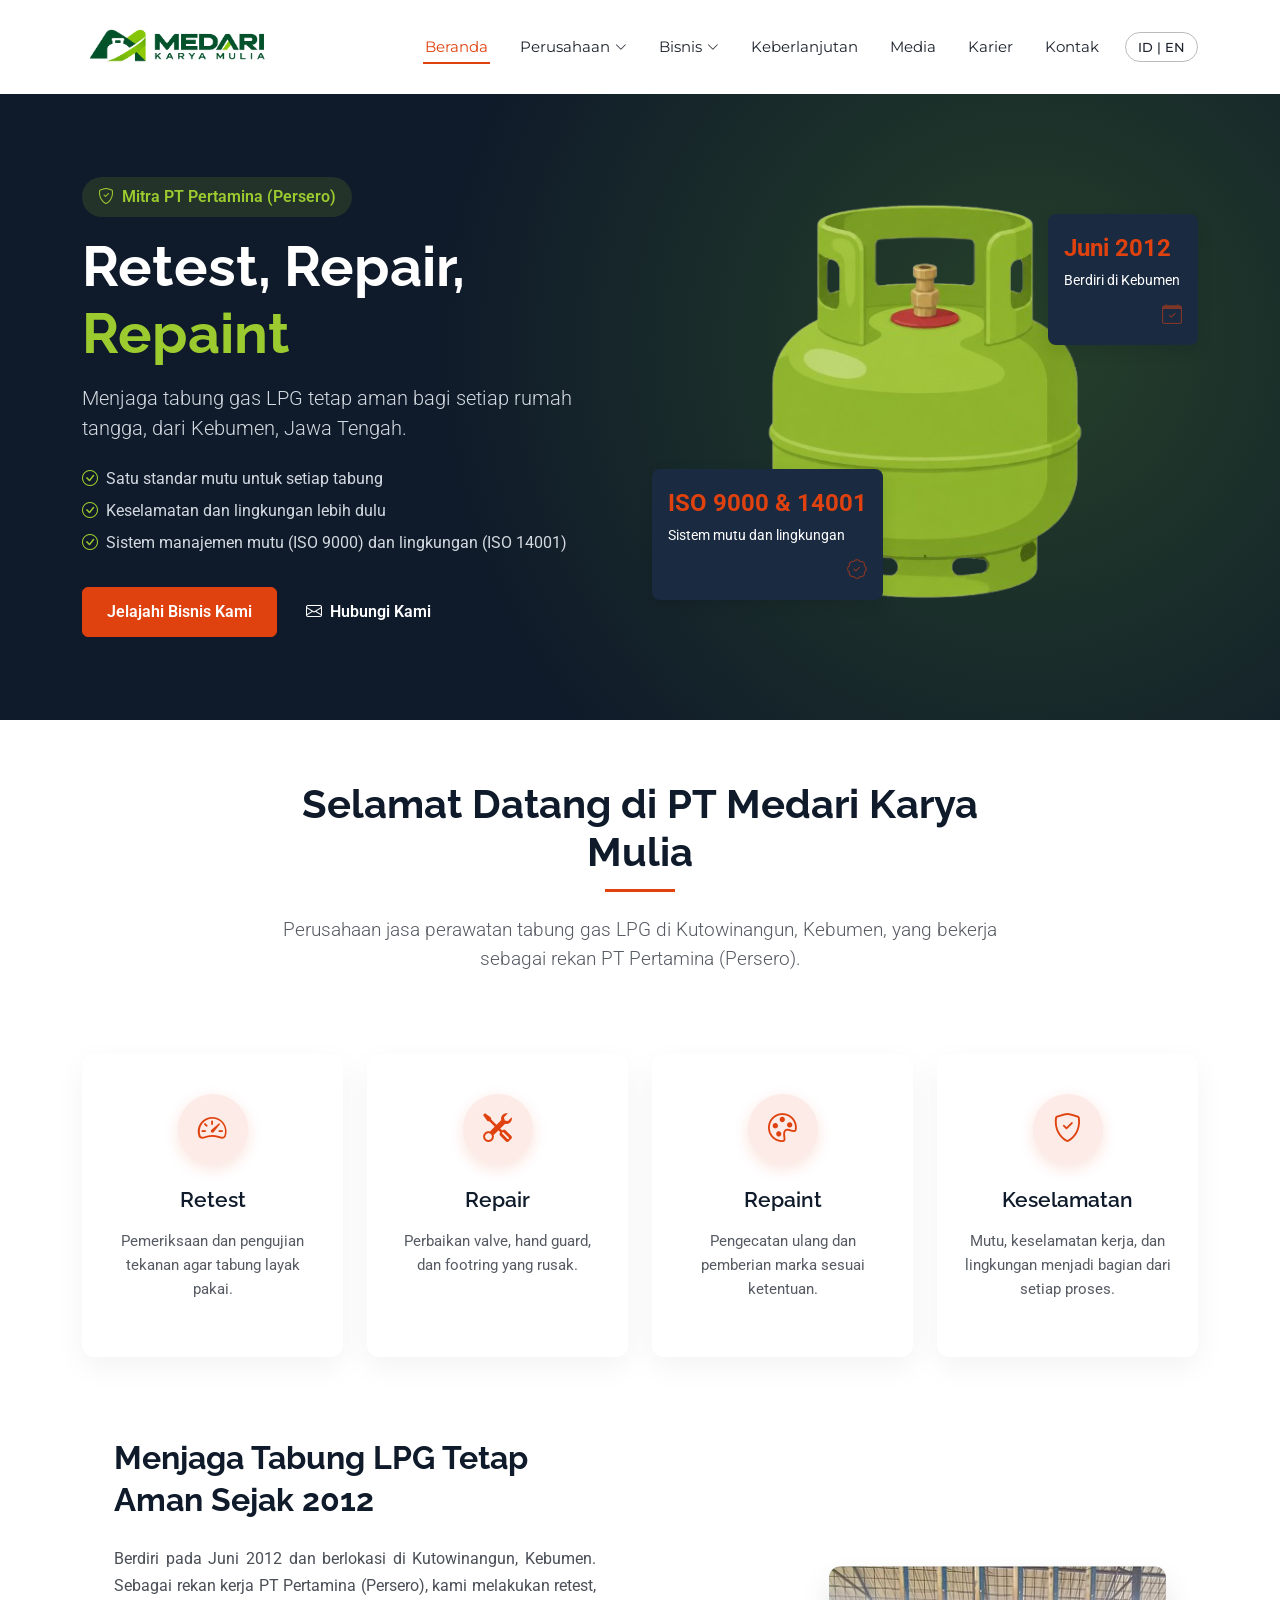
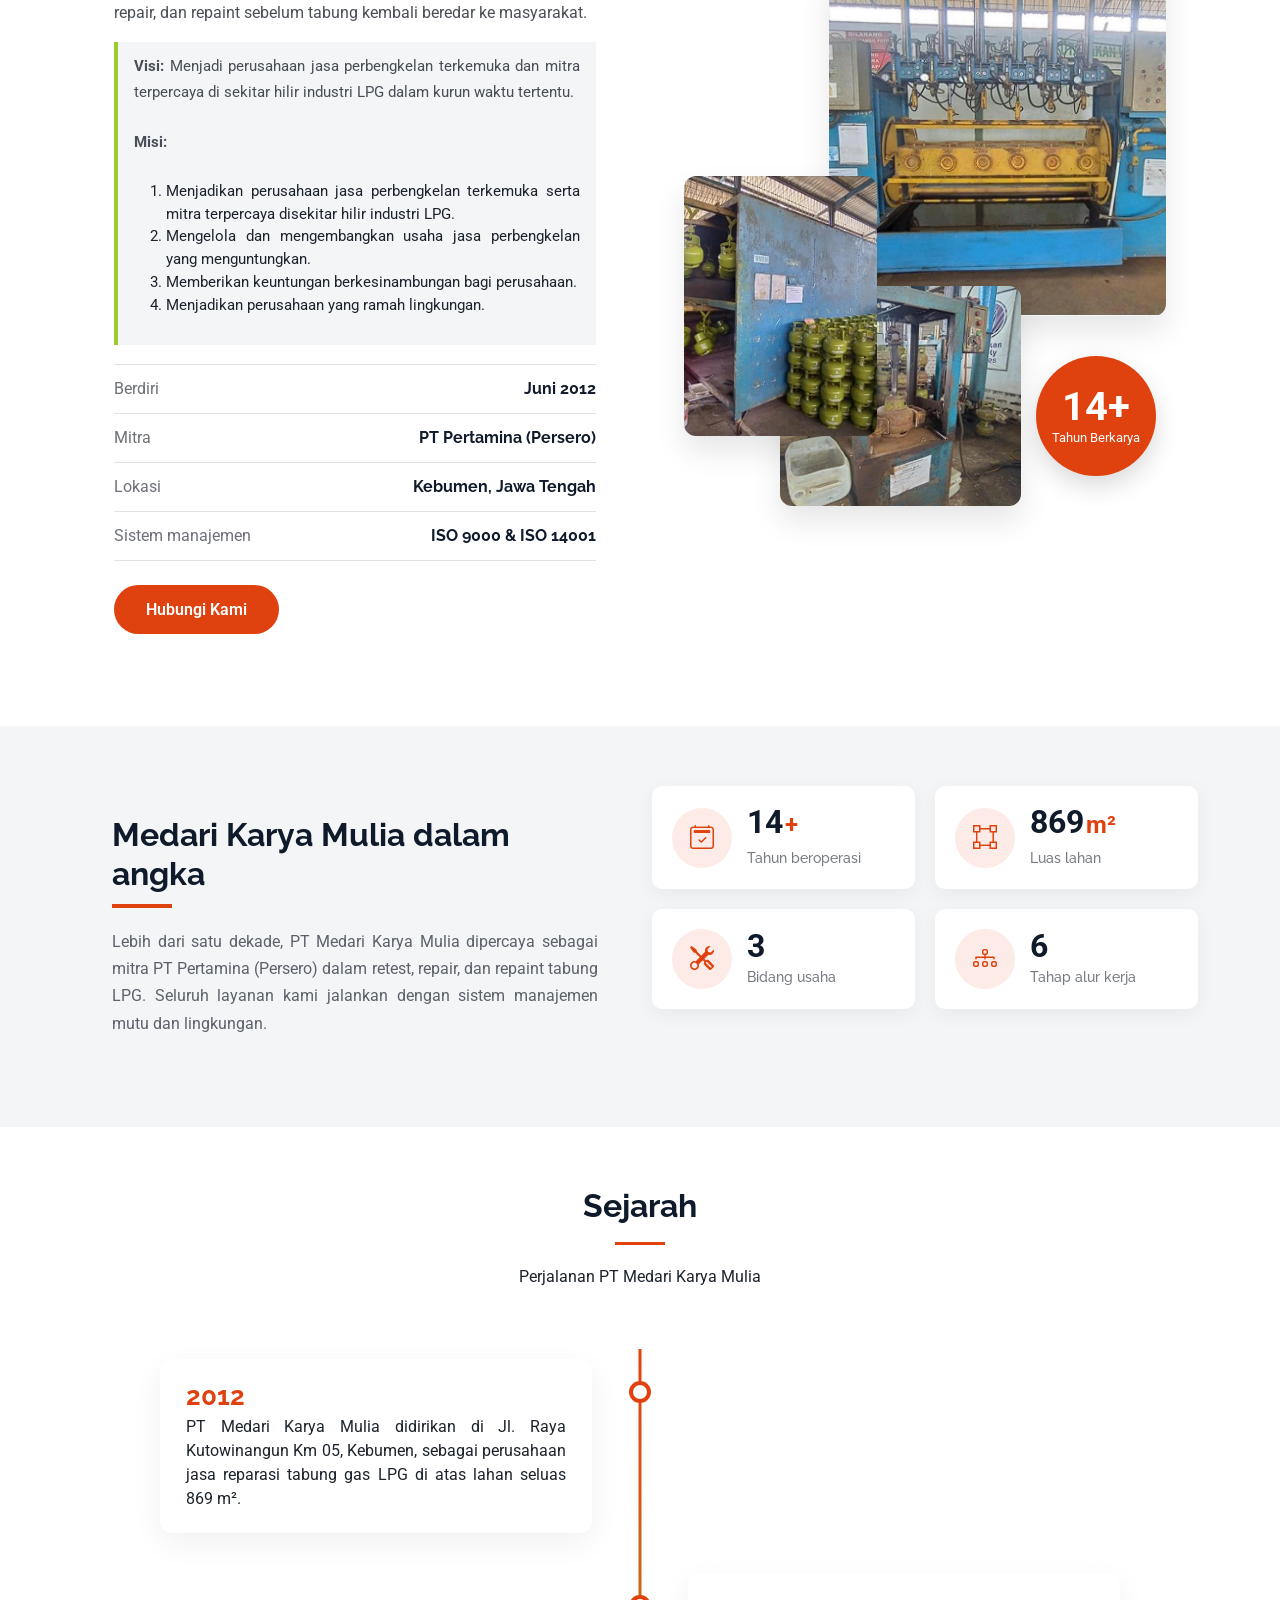
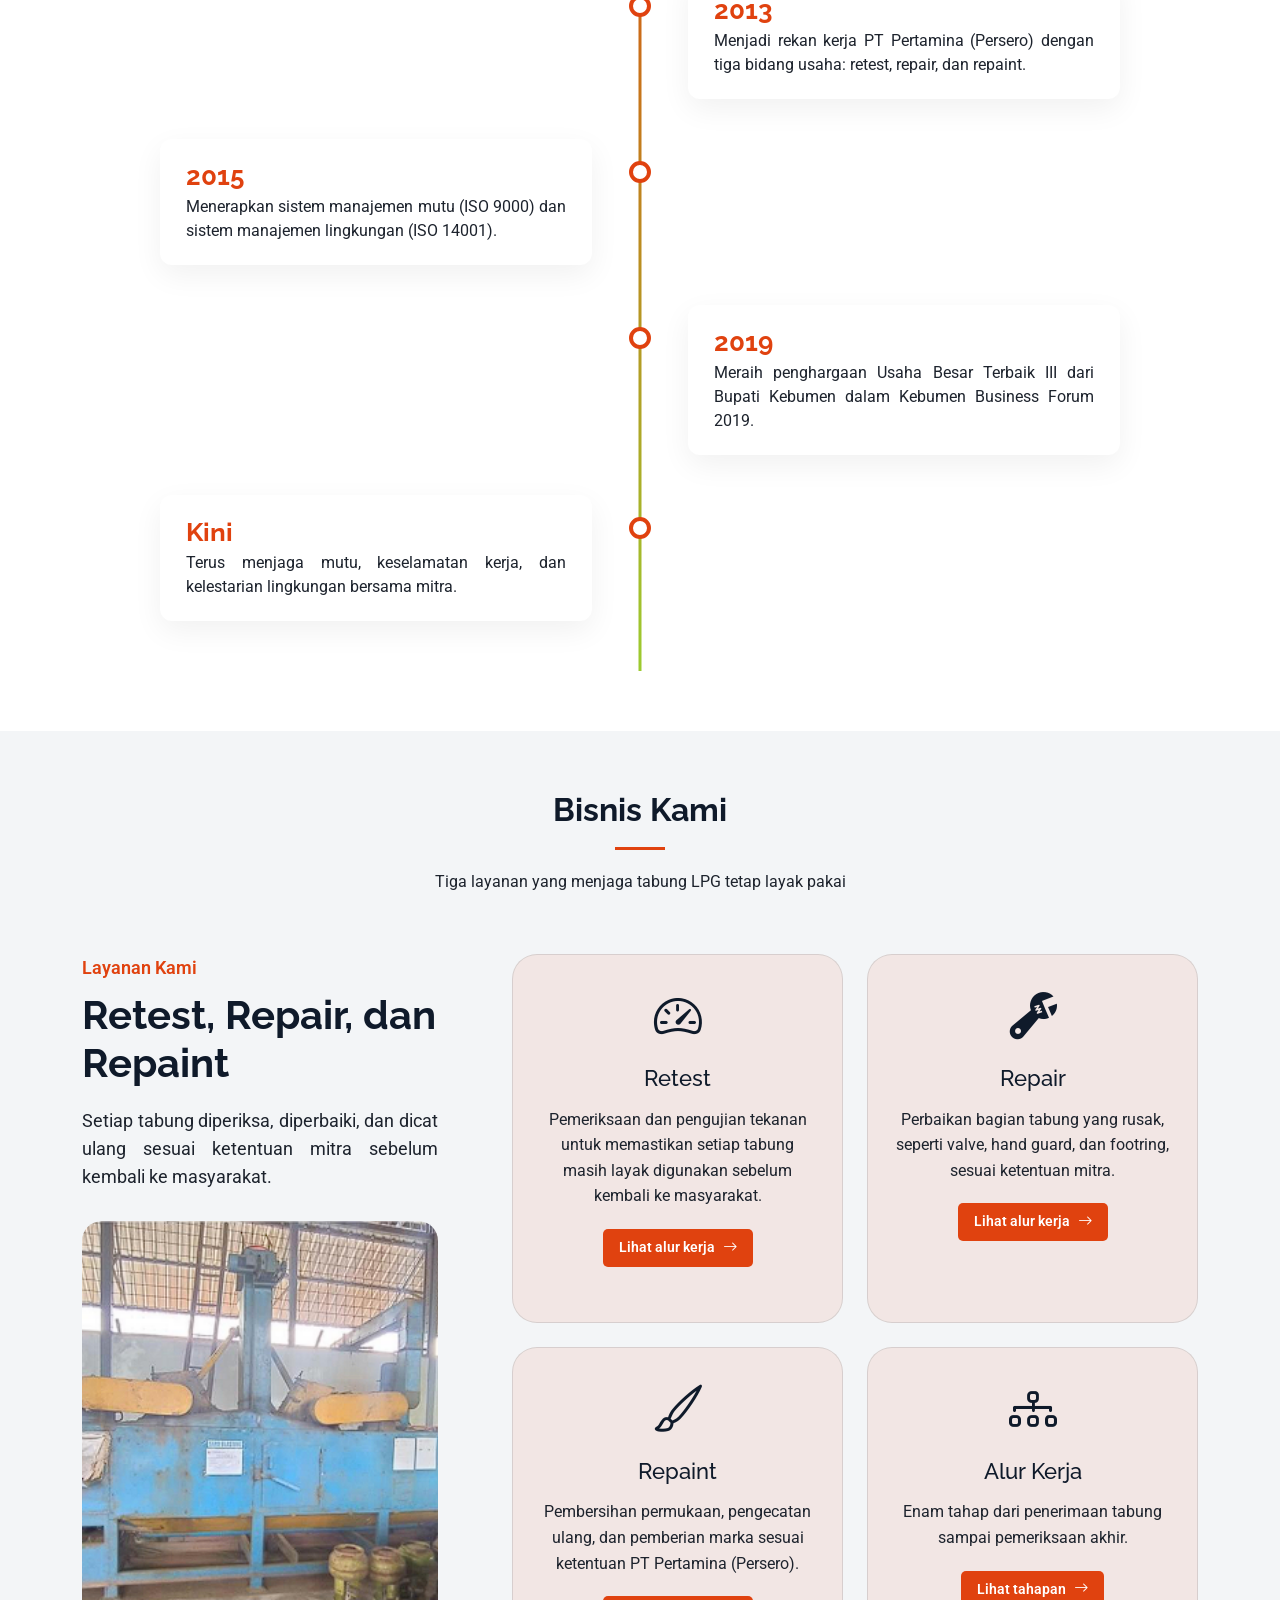
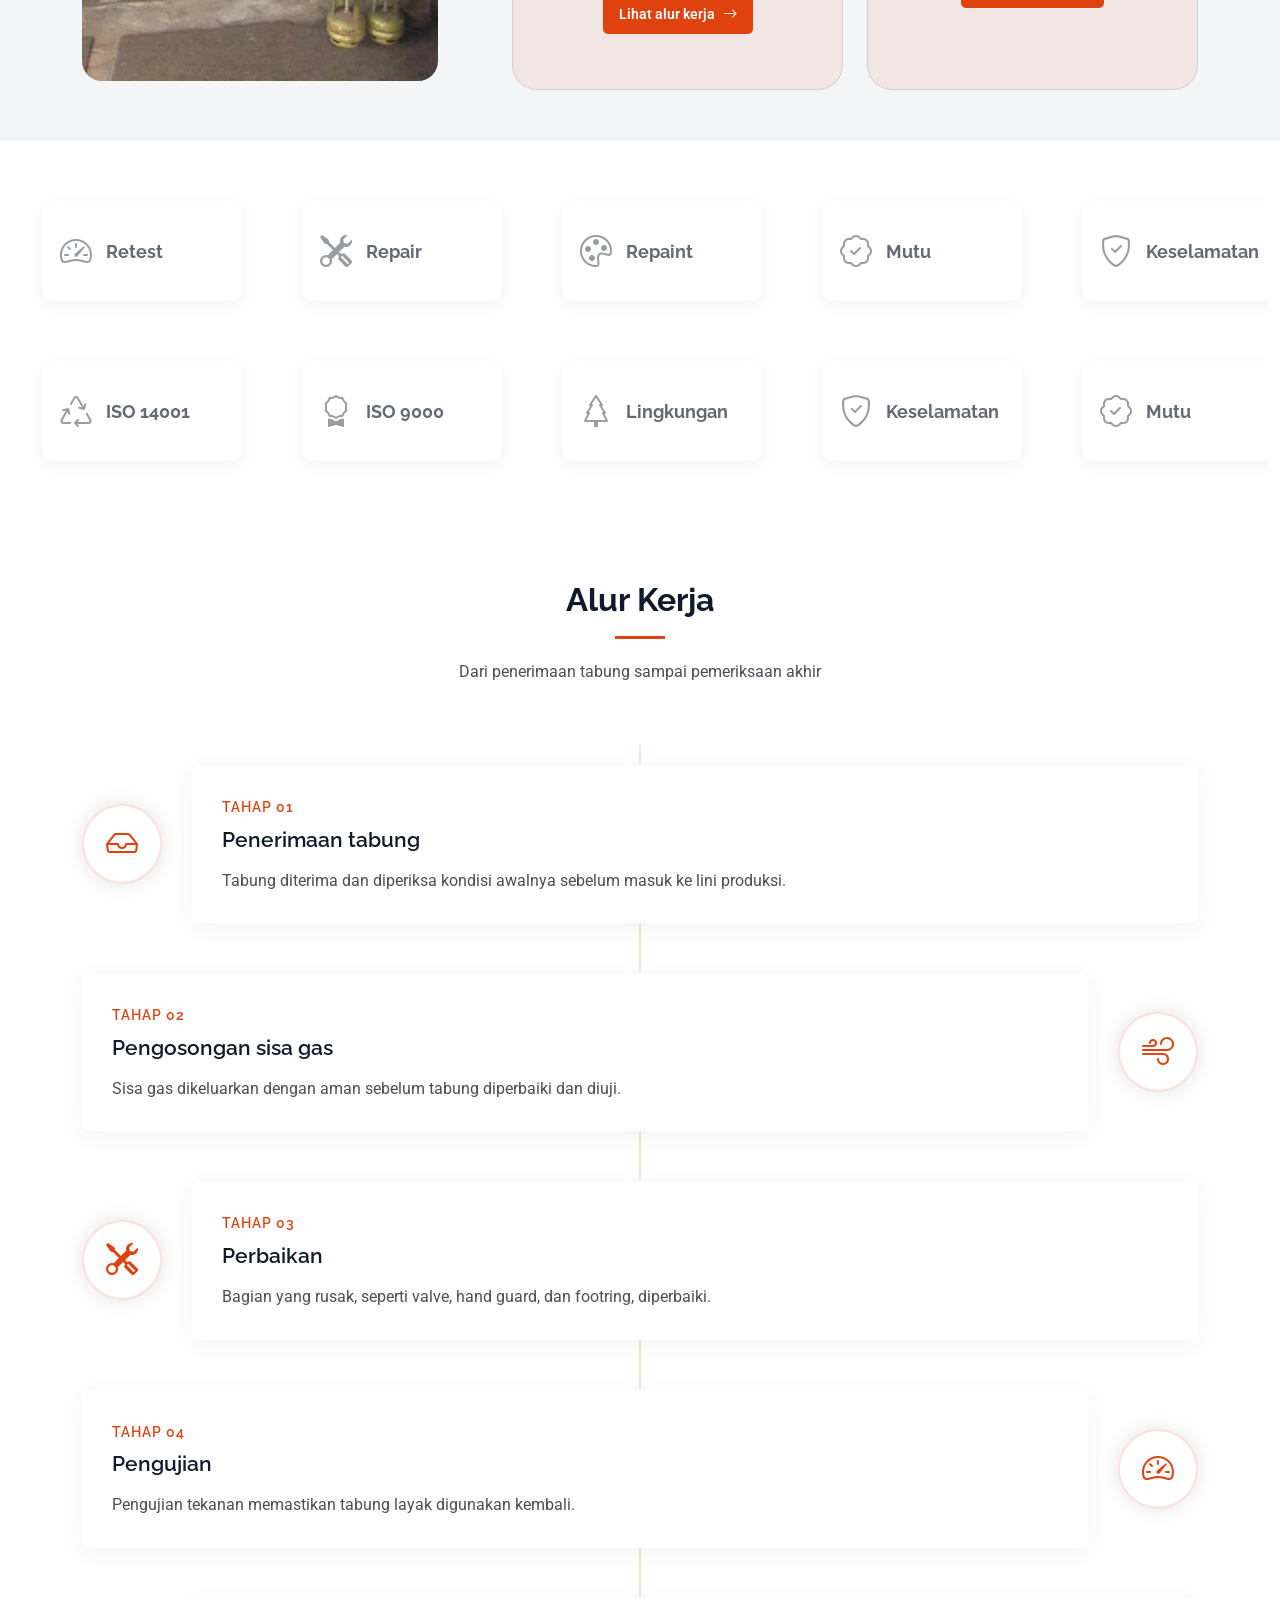
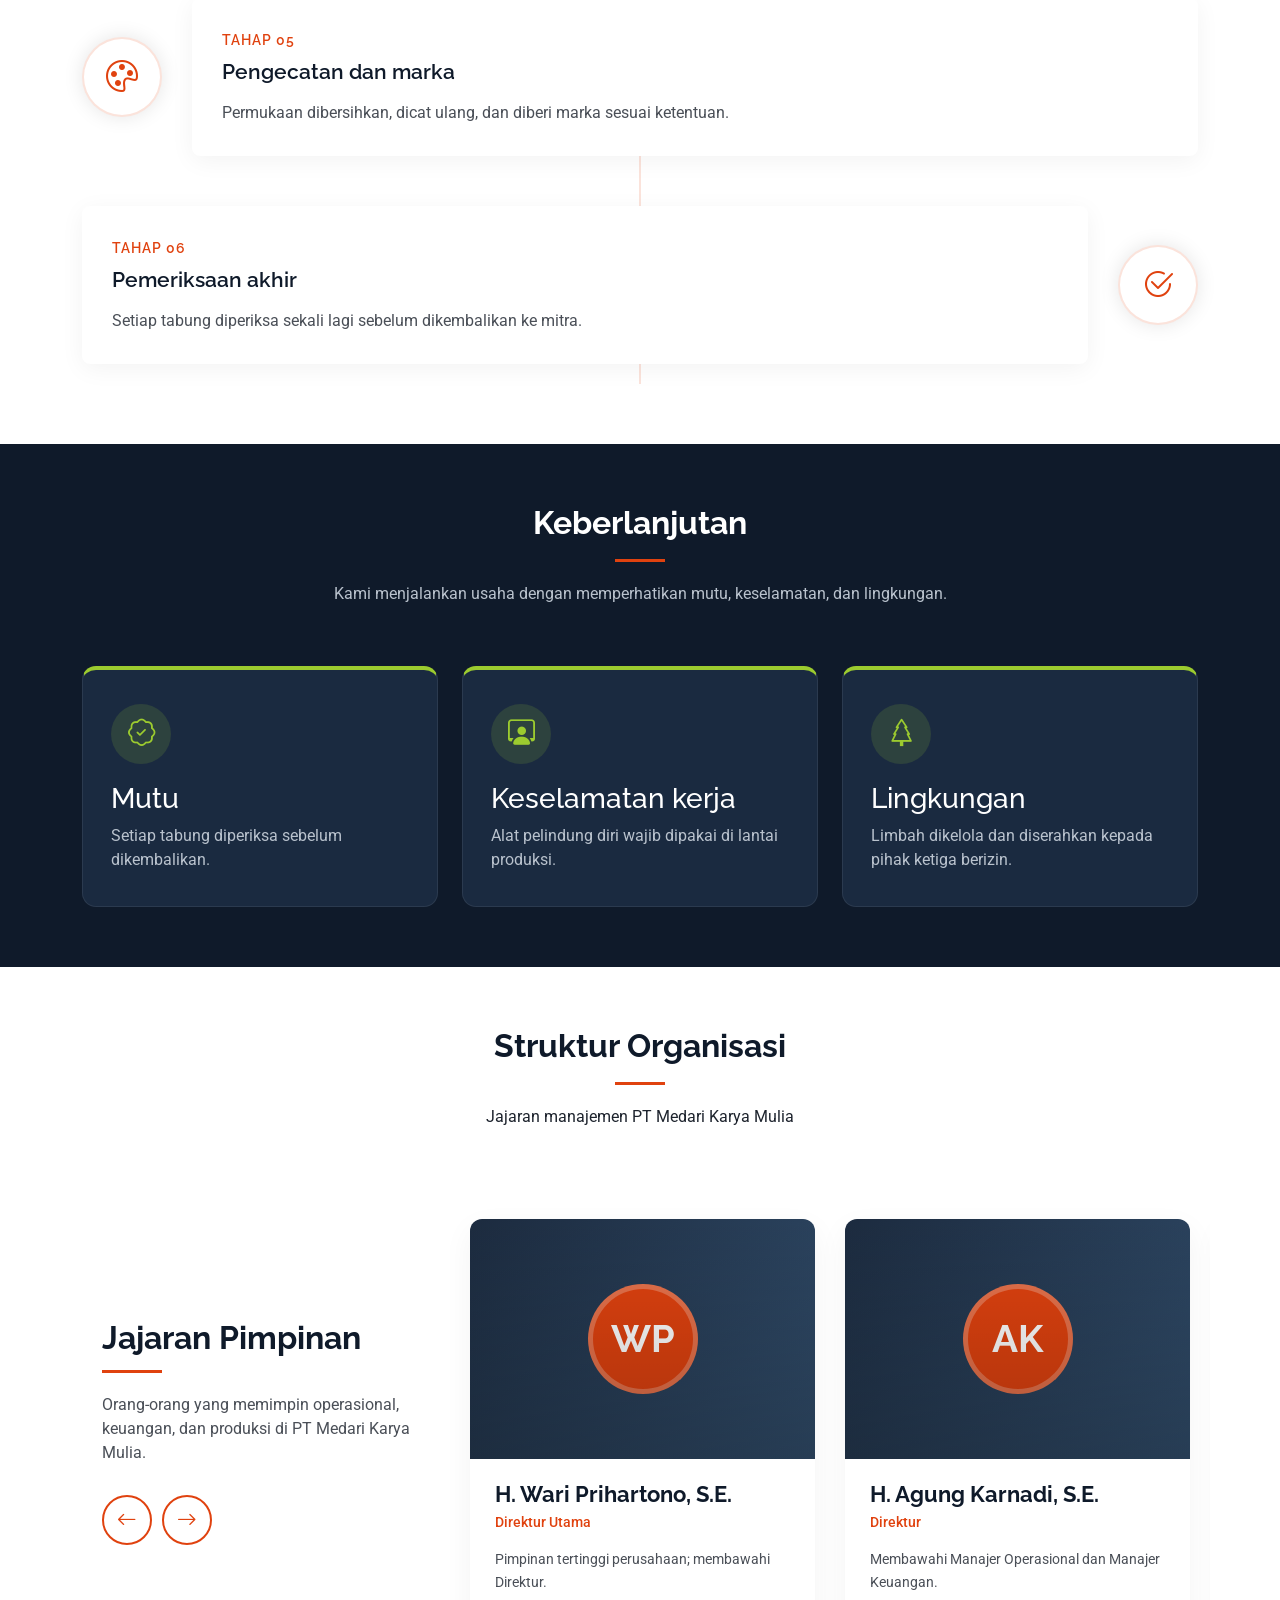
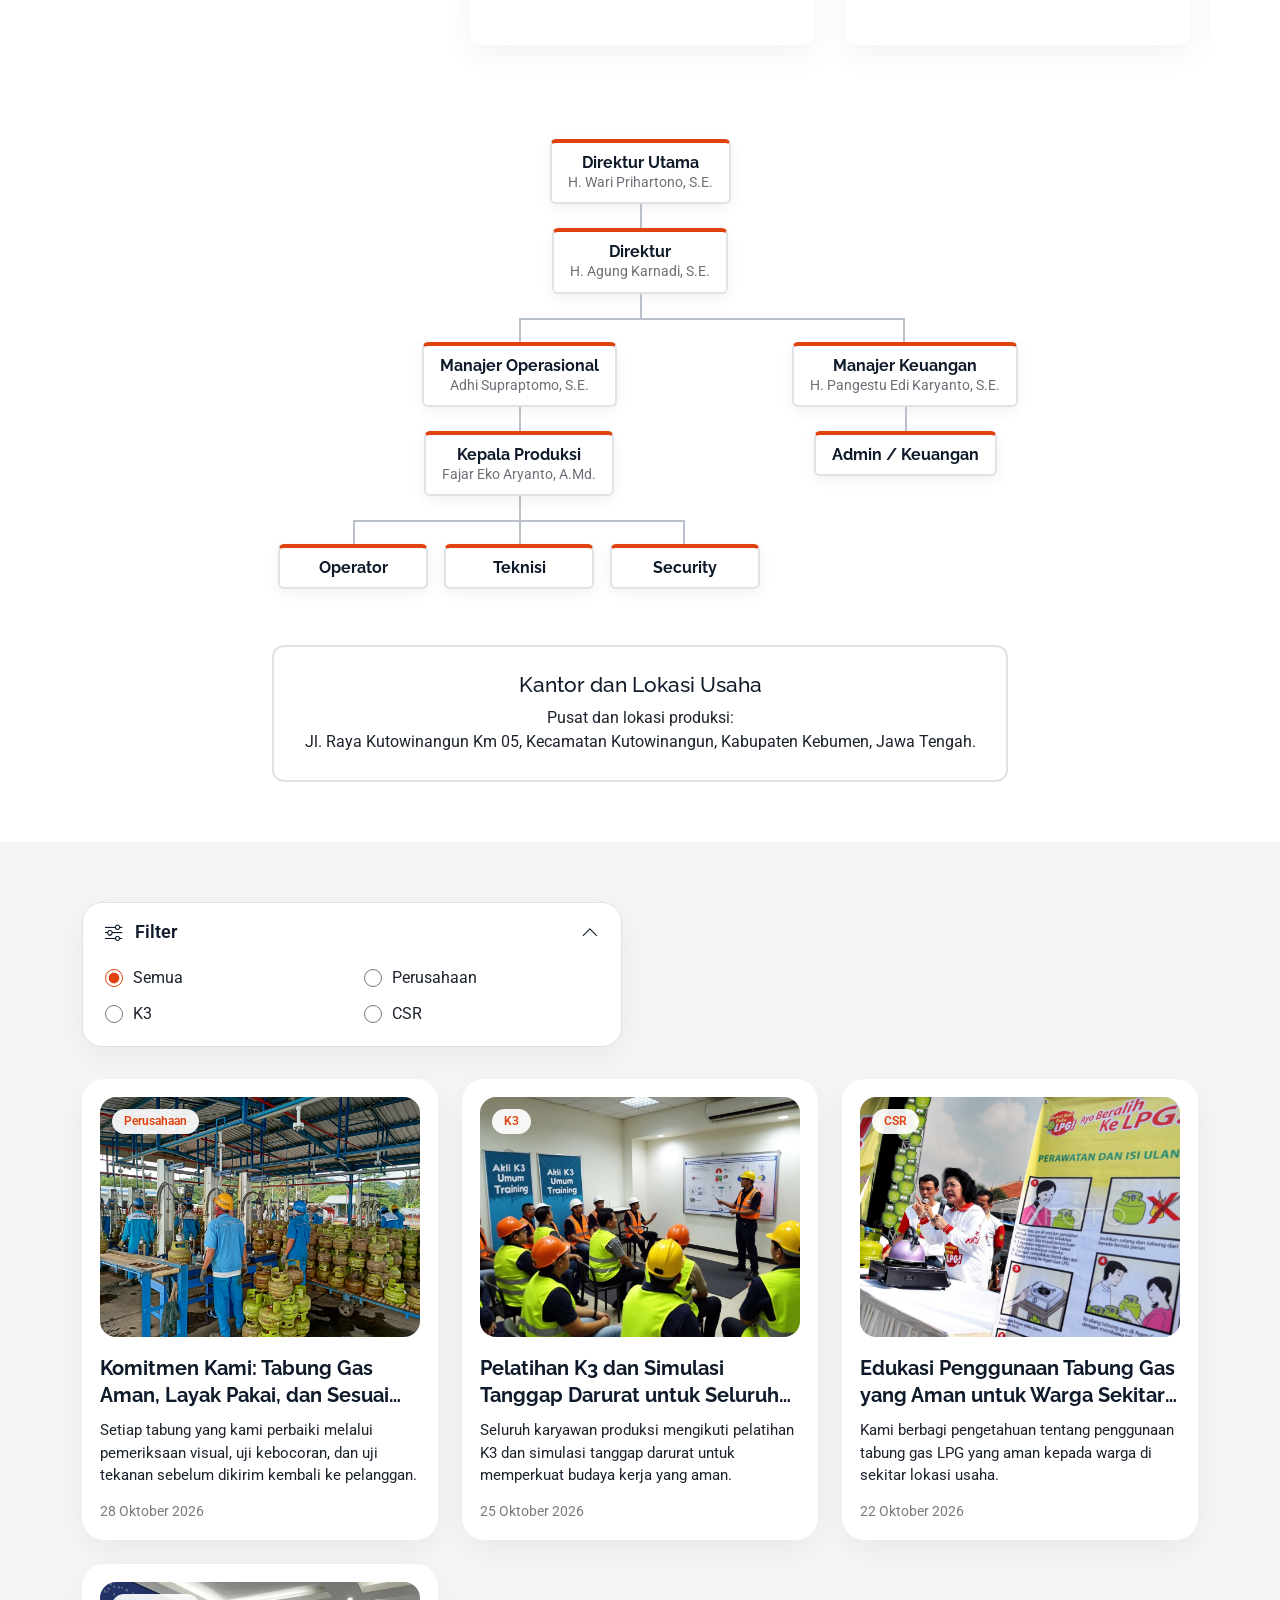
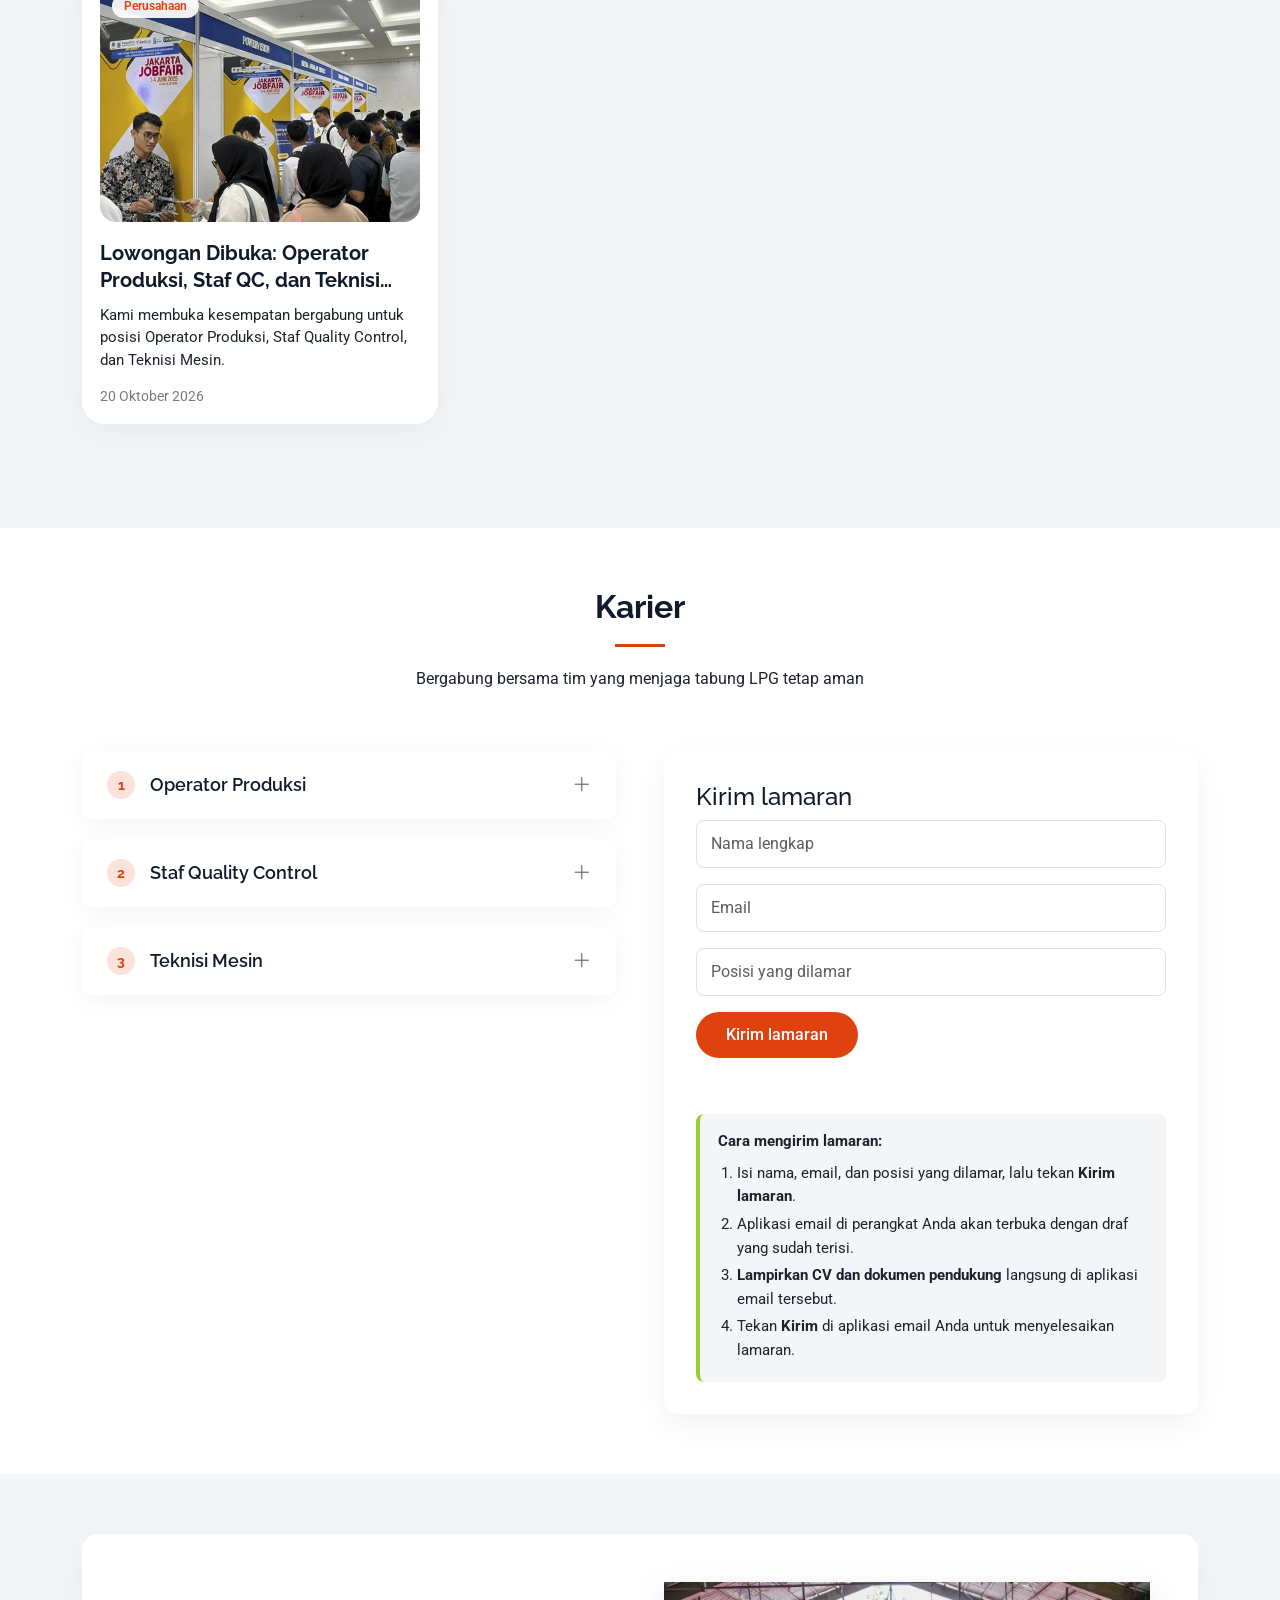
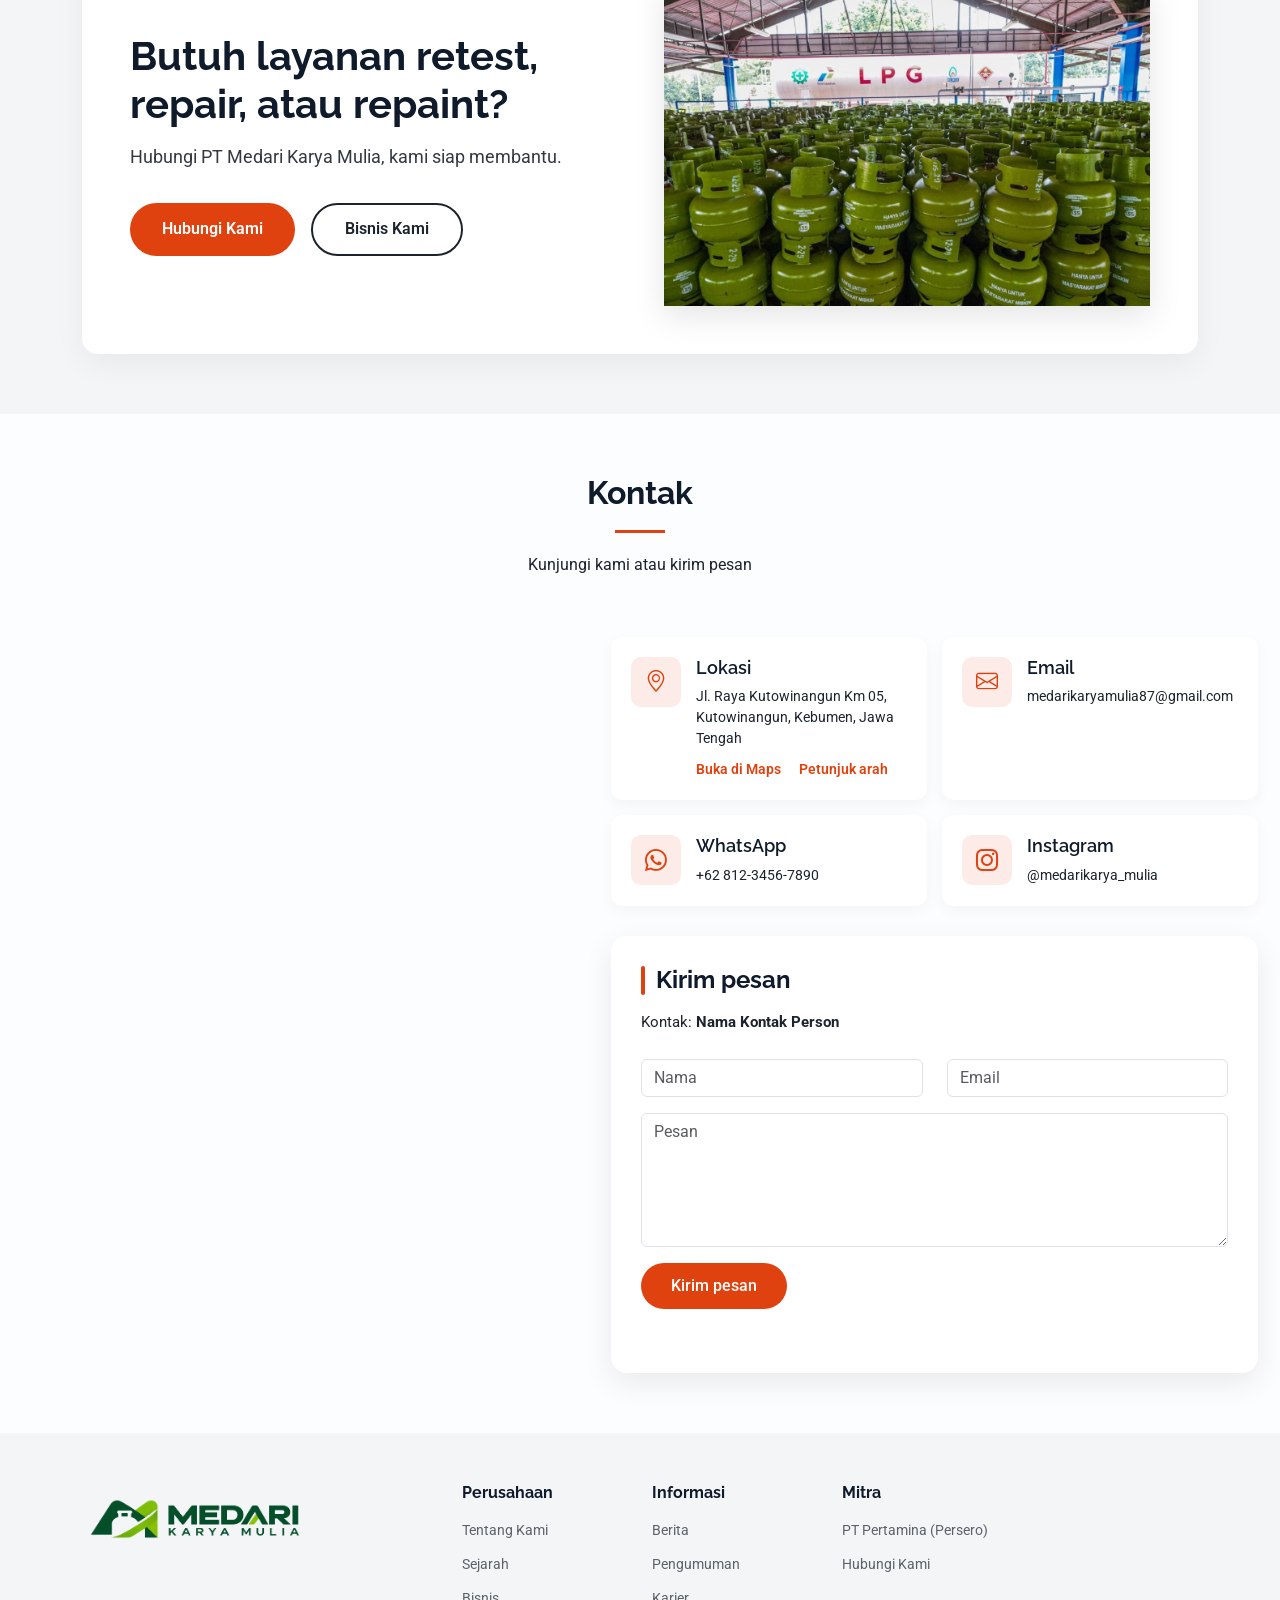
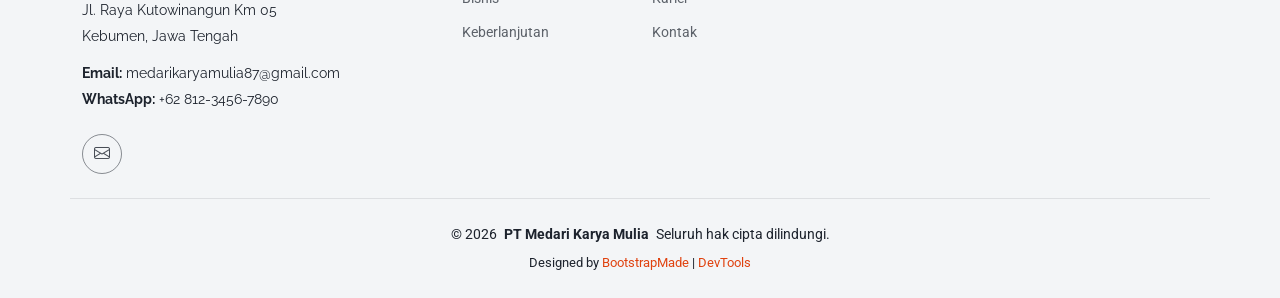
==== index.html @ b1494ba6 "first commit" ====
<!DOCTYPE html>
<html lang="id">

<head>
  <meta charset="utf-8">
  <meta content="width=device-width, initial-scale=1.0" name="viewport">
  <title>PT Medari Karya Mulia | Retest, Repair, Repaint</title>
  <meta name="description" content="PT Medari Karya Mulia, mitra PT Pertamina (Persero) dalam jasa retest, repair, dan repaint tabung gas LPG di Kebumen, Jawa Tengah.">
  <meta name="keywords" content="retest tabung LPG, repair tabung gas, repaint tabung, Kebumen, Pertamina">

  <!-- Favicons -->
  <link href="assets/img/logo.png?v=2" rel="icon" type="image/png">
  <link href="assets/img/logo.png?v=2" rel="apple-touch-icon">

  <!-- Fonts -->
  <link href="https://fonts.googleapis.com" rel="preconnect">
  <link href="https://fonts.gstatic.com" rel="preconnect" crossorigin>
  <link href="https://fonts.googleapis.com/css2?family=Roboto:ital,wght@0,100;0,300;0,400;0,500;0,700;0,900;1,100;1,300;1,400;1,500;1,700;1,900&family=Montserrat:ital,wght@0,100;0,200;0,300;0,400;0,500;0,600;0,700;0,800;0,900;1,100;1,200;1,300;1,400;1,500;1,600;1,700;1,800;1,900&family=Raleway:ital,wght@0,100;0,200;0,300;0,400;0,500;0,600;0,700;0,800;0,900;1,100;1,200;1,300;1,400;1,500;1,600;1,700;1,800;1,900&display=swap" rel="stylesheet">

  <!-- Vendor CSS Files -->
  <link href="assets/vendor/bootstrap/css/bootstrap.min.css" rel="stylesheet">
  <link href="assets/vendor/bootstrap-icons/bootstrap-icons.css" rel="stylesheet">
  <link href="assets/vendor/aos/aos.css" rel="stylesheet">
  <link href="assets/vendor/swiper/swiper-bundle.min.css" rel="stylesheet">

  <!-- Main CSS File -->
  <link href="assets/css/main.css" rel="stylesheet">

  <!-- =======================================================
  * Template Name: Scout
  * Template URL: https://bootstrapmade.com/scout-bootstrap-multipurpose-template/
  * Updated: May 05 2025 with Bootstrap v5.3.5
  * Author: BootstrapMade.com
  * License: https://bootstrapmade.com/license/
  ======================================================== -->
</head>

<body class="index-page">

  <header id="header" class="header d-flex align-items-center sticky-top">
    <div class="container-fluid container-xl position-relative d-flex align-items-center">

      <a href="#hero" class="logo d-flex align-items-center me-auto">
           <img src="assets/img/logo-medari-karya-mulia.png" alt="PT Medari Karya Mulia" class="logo-img">
      </a>

      <nav id="navmenu" class="navmenu">
        <ul>
          <li><a href="#hero" class="active"><span data-en="Home">Beranda</span></a></li>
          <li class="dropdown"><a href="#about"><span data-en="Company">Perusahaan</span> <i class="bi bi-chevron-down toggle-dropdown"></i></a>
            <ul>
              <li><a href="#about" data-en="About Us">Tentang Kami</a></li>
              <li><a href="#history" data-en="History">Sejarah</a></li>
              <li><a href="#team" data-en="Organization">Struktur Organisasi</a></li>
            </ul>
          </li>
          <li class="dropdown"><a href="#services"><span data-en="Our Business">Bisnis</span> <i class="bi bi-chevron-down toggle-dropdown"></i></a>
            <ul>
              <li><a href="#services">Retest</a></li>
              <li><a href="#services">Repair</a></li>
              <li><a href="#services">Repaint</a></li>
              <li><a href="#how-we-work" data-en="Work Process">Alur Kerja</a></li>
            </ul>
          </li>
          <li><a href="#sustainability"><span data-en="Sustainability">Keberlanjutan</span></a></li>
          <li><a href="#media"><span data-en="Media">Media</span></a></li>
          <li><a href="#careers"><span data-en="Careers">Karier</span></a></li>
          <li><a href="#contact"><span data-en="Contact">Kontak</span></a></li>
        </ul>
        <i class="mobile-nav-toggle d-xl-none bi bi-list"></i>
      </nav>

      <button id="lang" class="btn-lang" type="button" aria-label="Ganti bahasa / Switch language">ID | EN</button>

    </div>
  </header>

  <main class="main">

    <!-- Hero Section -->
    <section id="hero" class="hero section dark-background">
      <div class="container" data-aos="fade-up">
        <div class="row align-items-center">
          <div class="col-lg-6">
            <div class="hero-content" data-aos="fade-up" data-aos-delay="100">
              <div class="hero-tag">
                <i class="bi bi-shield-check"></i>
                <span data-en="Partner of PT Pertamina (Persero)">Mitra PT Pertamina (Persero)</span>
              </div>
              <h1 data-en="Retest, Repair, <span class='highlight'>Repaint</span>">Retest, Repair, <span class="highlight">Repaint</span></h1>
              <p class="lead" data-en="Keeping LPG cylinders safe for every household, from Kebumen, Central Java.">Menjaga tabung gas LPG tetap aman bagi setiap rumah tangga, dari Kebumen, Jawa Tengah.</p>
              <ul class="hero-features">
                <li><i class="bi bi-check-circle"></i> <span data-en="One quality standard for every cylinder">Satu standar mutu untuk setiap tabung</span></li>
                <li><i class="bi bi-check-circle"></i> <span data-en="Safety and environment first">Keselamatan dan lingkungan lebih dulu</span></li>
                <li><i class="bi bi-check-circle"></i> <span data-en="Quality (ISO 9000) and environmental (ISO 14001) management">Sistem manajemen mutu (ISO 9000) dan lingkungan (ISO 14001)</span></li>
              </ul>
              <div class="hero-cta">
                <a href="#services" class="btn btn-primary" data-en="Explore Our Business">Jelajahi Bisnis Kami</a>
                <a href="#contact" class="btn btn-link"><i class="bi bi-envelope"></i> <span data-en="Contact Us">Hubungi Kami</span></a>
              </div>
            </div>
          </div>
          <div class="col-lg-6">
            <div class="hero-image-wrapper" data-aos="fade-up" data-aos-delay="300">
              <img src="assets/img/ilustrasi-gas-lpg.png" alt="Tabung gas LPG PT Medari Karya Mulia" class="img-fluid hero-image">
              <div class="stat-card top-right">
                <div class="stat-value" data-en="June 2012">Juni 2012</div>
                <div class="stat-label" data-en="Established in Kebumen">Berdiri di Kebumen</div>
                <div class="stat-icon"><i class="bi bi-calendar-check"></i></div>
              </div>
              <div class="stat-card bottom-left">
                <div class="stat-value">ISO 9000 &amp; 14001</div>
                <div class="stat-label" data-en="Quality and environmental systems">Sistem mutu dan lingkungan</div>
                <div class="stat-icon"><i class="bi bi-patch-check"></i></div>
              </div>
            </div>
          </div>
        </div>
      </div>
    </section><!-- /Hero Section -->

    <!-- About Section -->
    <section id="about" class="about section">

      <div class="container" data-aos="fade-up" data-aos-delay="100">

        <div class="row justify-content-center mb-5">
          <div class="col-lg-8 text-center" data-aos="fade-up" data-aos-delay="200">
            <h2 class="section-heading" data-en="Welcome to PT Medari Karya Mulia">Selamat Datang di PT Medari Karya Mulia</h2>
            <p class="lead" data-en="An LPG cylinder maintenance company in Kutowinangun, Kebumen, working as a partner of PT Pertamina (Persero).">Perusahaan jasa perawatan tabung gas LPG di Kutowinangun, Kebumen, yang bekerja sebagai rekan PT Pertamina (Persero).</p>
          </div>
        </div>

        <div class="row g-4 mb-5">
          <div class="col-md-6 col-lg-3" data-aos="fade-up" data-aos-delay="100">
            <div class="feature-box">
              <div class="icon-container"><i class="bi bi-speedometer2"></i></div>
              <h4>Retest</h4>
              <p data-en="Inspection and pressure testing so cylinders are fit for use.">Pemeriksaan dan pengujian tekanan agar tabung layak pakai.</p>
            </div>
          </div>
          <div class="col-md-6 col-lg-3" data-aos="fade-up" data-aos-delay="200">
            <div class="feature-box">
              <div class="icon-container"><i class="bi bi-tools"></i></div>
              <h4>Repair</h4>
              <p data-en="Repair of damaged valves, hand guards, and footrings.">Perbaikan valve, hand guard, dan footring yang rusak.</p>
            </div>
          </div>
          <div class="col-md-6 col-lg-3" data-aos="fade-up" data-aos-delay="300">
            <div class="feature-box">
              <div class="icon-container"><i class="bi bi-palette"></i></div>
              <h4>Repaint</h4>
              <p data-en="Repainting and marking according to requirements.">Pengecatan ulang dan pemberian marka sesuai ketentuan.</p>
            </div>
          </div>
          <div class="col-md-6 col-lg-3" data-aos="fade-up" data-aos-delay="400">
            <div class="feature-box">
              <div class="icon-container"><i class="bi bi-shield-check"></i></div>
              <h4 data-en="Safety">Keselamatan</h4>
              <p data-en="Quality, work safety, and environment are part of every process.">Mutu, keselamatan kerja, dan lingkungan menjadi bagian dari setiap proses.</p>
            </div>
          </div>
        </div>

        <div class="row align-items-center about-showcase">
          <div class="col-lg-6 order-lg-2" data-aos="fade-left" data-aos-delay="300">
            <div class="about-image-grid">
              <img src="assets/img/mesin-test1.png" class="img-grid-main" alt="Retest tabung LPG">
              <img src="assets/img/repair.png" class="img-grid-secondary" alt="Repair tabung LPG">
              <img src="assets/img/repaint.png" class="img-grid-tertiary" alt="Repaint tabung LPG">
              <div class="experience-badge" data-aos="zoom-in" data-aos-delay="500">
                <span class="years">14+</span>
                <span class="text" data-en="Years of Service">Tahun Berkarya</span>
              </div>
            </div>
          </div>
          <div class="col-lg-6 order-lg-1" data-aos="fade-right" data-aos-delay="200">
            <div class="about-content-box">
              <h3 data-en="Keeping LPG Cylinders Safe Since 2012">Menjaga Tabung LPG Tetap Aman Sejak 2012</h3>
              <p class="mb-3" data-en="Founded in June 2012 and located in Kutowinangun, Kebumen. As a partner of PT Pertamina (Persero), we carry out retest, repair, and repaint before cylinders return to the community.">Berdiri pada Juni 2012 dan berlokasi di Kutowinangun, Kebumen. Sebagai rekan kerja PT Pertamina (Persero), kami melakukan retest, repair, dan repaint sebelum tabung kembali beredar ke masyarakat.</p>

              <div class="note-box">
                <p data-en="&lt;b&gt;Vision:&lt;/b&gt; To become a leading workshop service company and a trusted partner in the downstream LPG industry within a given period."><b>Visi:</b> Menjadi perusahaan jasa perbengkelan terkemuka dan mitra terpercaya di sekitar hilir industri LPG dalam kurun waktu tertentu.</p>

                <p><b data-en="Mission:">Misi:</b></p>
                <ol>
                  <li data-en="Become a leading workshop service company and a trusted partner in the downstream LPG industry.">Menjadikan perusahaan jasa perbengkelan terkemuka serta mitra terpercaya disekitar hilir industri LPG.</li>
                  <li data-en="Manage and develop a profitable workshop service business.">Mengelola dan mengembangkan usaha jasa perbengkelan yang menguntungkan.</li>
                  <li data-en="Provide sustainable profit for the company.">Memberikan keuntungan berkesinambungan bagi perusahaan.</li>
                  <li data-en="Build an environmentally friendly company.">Menjadikan perusahaan yang ramah lingkungan.</li>
                </ol>
              </div>

              <ul class="fact-list">
                <li><span data-en="Established">Berdiri</span><b data-en="June 2012">Juni 2012</b></li>
                <li><span data-en="Partner">Mitra</span><b>PT Pertamina (Persero)</b></li>
                <li><span data-en="Location">Lokasi</span><b data-en="Kebumen, Central Java">Kebumen, Jawa Tengah</b></li>
                <li><span data-en="Management system">Sistem manajemen</span><b>ISO 9000 &amp; ISO 14001</b></li>
              </ul>

              <a href="#contact" class="btn btn-discover mt-4" data-en="Contact Us">Hubungi Kami</a>
            </div>
          </div>
        </div>

      </div>

    </section><!-- /About Section -->

    <!-- Stats Section -->
    <section id="stats" class="stats section light-background">

      <div class="container" data-aos="fade-up" data-aos-delay="100">

        <div class="row gy-4">

          <div class="col-lg-6 col-md-12">
            <div class="stats-overview text-center text-lg-start" data-aos="fade-right" data-aos-delay="200">
              <h3 data-en="Medari Karya Mulia in numbers">Medari Karya Mulia dalam angka</h3>
              <p data-en="For more than a decade, PT Medari Karya Mulia has been trusted as a partner of PT Pertamina (Persero) for LPG cylinder retest, repair, and repaint. All our services run under quality and environmental management systems.">Lebih dari satu dekade, PT Medari Karya Mulia dipercaya sebagai mitra PT Pertamina (Persero) dalam retest, repair, dan repaint tabung LPG. Seluruh layanan kami jalankan dengan sistem manajemen mutu dan lingkungan.</p>
            </div>
          </div>

          <div class="col-lg-6 col-md-12">
            <div class="stats-grid" data-aos="zoom-in" data-aos-delay="300">
              <div class="stats-card">
                <div class="stats-icon"><i class="bi bi-calendar2-check"></i></div>
                <div class="stats-content">
                  <div class="stats-number"><span data-purecounter-start="0" data-purecounter-end="14" data-purecounter-duration="1" class="purecounter"></span><span class="plus">+</span></div>
                  <p data-en="Years of operation">Tahun beroperasi</p>
                </div>
              </div>
              <div class="stats-card">
                <div class="stats-icon"><i class="bi bi-bounding-box"></i></div>
                <div class="stats-content">
                  <div class="stats-number"><span data-purecounter-start="0" data-purecounter-end="869" data-purecounter-duration="1" class="purecounter"></span><span class="plus"> m²</span></div>
                  <p data-en="Site area">Luas lahan</p>
                </div>
              </div>
              <div class="stats-card">
                <div class="stats-icon"><i class="bi bi-tools"></i></div>
                <div class="stats-content">
                  <div class="stats-number"><span data-purecounter-start="0" data-purecounter-end="3" data-purecounter-duration="1" class="purecounter"></span></div>
                  <p data-en="Lines of business">Bidang usaha</p>
                </div>
              </div>
              <div class="stats-card">
                <div class="stats-icon"><i class="bi bi-diagram-3"></i></div>
                <div class="stats-content">
                  <div class="stats-number"><span data-purecounter-start="0" data-purecounter-end="6" data-purecounter-duration="1" class="purecounter"></span></div>
                  <p data-en="Work process stages">Tahap alur kerja</p>
                </div>
              </div>
            </div>
          </div>

        </div>

      </div>

    </section><!-- /Stats Section -->

    <!-- History Section -->
    <section id="history" class="history section">

      <div class="container section-title" data-aos="fade-up">
        <h2 data-en="History">Sejarah</h2>
        <p data-en="History of PT Medari Karya Mulia">Perjalanan PT Medari Karya Mulia</p>
      </div>

      <div class="container">
        <div class="timeline">
          <div class="timeline-item" data-aos="fade-right">
            <div class="timeline-card">
              <span class="timeline-year">2012</span>
              <p data-en="PT Medari Karya Mulia was established at Jl. Raya Kutowinangun Km 05, Kebumen, as an LPG cylinder repair service company on a site of 869 m².">PT Medari Karya Mulia didirikan di Jl. Raya Kutowinangun Km 05, Kebumen, sebagai perusahaan jasa reparasi tabung gas LPG di atas lahan seluas 869 m².</p>
            </div>
          </div>
          <div class="timeline-item" data-aos="fade-left">
            <div class="timeline-card">
              <span class="timeline-year">2013</span>
              <p data-en="Became a partner of PT Pertamina (Persero) with three lines of business: retest, repair, and repaint.">Menjadi rekan kerja PT Pertamina (Persero) dengan tiga bidang usaha: retest, repair, dan repaint.</p><!-- GANTI: tahun dan cerita resmi -->
            </div>
          </div>
          <div class="timeline-item" data-aos="fade-right">
            <div class="timeline-card">
              <span class="timeline-year">2015</span>
              <p data-en="Implemented a quality management system (ISO 9000) and an environmental management system (ISO 14001).">Menerapkan sistem manajemen mutu (ISO 9000) dan sistem manajemen lingkungan (ISO 14001).</p><!-- GANTI: tahun sertifikasi -->
            </div>
          </div>
          <div class="timeline-item" data-aos="fade-left">
            <div class="timeline-card">
              <span class="timeline-year">2019</span>
              <p data-en="Received the 3rd Best Large Enterprise award from the Regent of Kebumen at the Kebumen Business Forum 2019.">Meraih penghargaan Usaha Besar Terbaik III dari Bupati Kebumen dalam Kebumen Business Forum 2019.</p>
            </div>
          </div>
          <div class="timeline-item" data-aos="fade-right">
            <div class="timeline-card">
              <span class="timeline-year" data-en="Today">Kini</span>
              <p data-en="Continuing to uphold quality, work safety, and environmental sustainability together with our partner.">Terus menjaga mutu, keselamatan kerja, dan kelestarian lingkungan bersama mitra.</p><!-- GANTI: perkembangan terbaru -->
            </div>
          </div>
        </div>
      </div>

    </section><!-- /History Section -->

    <!-- Services Section -->
    <section id="services" class="services section light-background">

      <div class="container section-title" data-aos="fade-up">
        <h2 data-en="Our Business">Bisnis Kami</h2>
        <p data-en="Three services that keep LPG cylinders fit for use">Tiga layanan yang menjaga tabung LPG tetap layak pakai</p>
      </div>

      <div class="container" data-aos="fade-up" data-aos-delay="100">

        <div class="services-row">
          <div class="row">
            <div class="col-lg-4">
              <div class="services-headline" data-aos="fade-up">
                <p class="services-subtitle" data-en="Our Services">Layanan Kami</p>
                <h2 class="services-title" data-en="Retest, Repair, and Repaint">Retest, Repair, dan Repaint</h2>
              </div>

              <div class="services-description" data-aos="fade-up" data-aos-delay="100">
                <p data-en="Every cylinder is checked, repaired, and repainted according to Pertamina's requirements before it returns to the community.">Setiap tabung diperiksa, diperbaiki, dan dicat ulang sesuai ketentuan mitra sebelum kembali ke masyarakat.</p>
              </div>

              <div class="services-image-container" data-aos="fade-up" data-aos-delay="200">
                <div class="services-image">
                  <img src="assets/img/mesin-sandblast.png" alt="Lini produksi" class="img-fluid">
                </div>
              </div>
            </div>

            <div class="col-lg-8">
              <div class="services-grid">
                <div class="row gy-4">

                  <div class="col-md-6" data-aos="fade-up" data-aos-delay="100">
                    <div class="service-card">
                      <div class="service-content text-center">
                        <div class="service-icon"><i class="bi bi-speedometer2"></i></div>
                        <div class="service-info">
                          <h3><a href="#how-we-work">Retest</a></h3>
                          <p data-en="Inspection and pressure testing to make sure every cylinder is still fit for use before it returns to the community.">Pemeriksaan dan pengujian tekanan untuk memastikan setiap tabung masih layak digunakan sebelum kembali ke masyarakat.</p>
                          <div class="service-action"><a href="#how-we-work" class="read-more-btn"><span data-en="Work process">Lihat alur kerja</span> <i class="bi bi-arrow-right"></i></a></div>
                        </div>
                      </div>
                    </div>
                  </div>

                  <div class="col-md-6" data-aos="fade-up" data-aos-delay="200">
                    <div class="service-card">
                      <div class="service-content text-center">
                        <div class="service-icon"><i class="bi bi-wrench-adjustable"></i></div>
                        <div class="service-info">
                          <h3><a href="#how-we-work">Repair</a></h3>
                          <p data-en="Repair of damaged cylinder parts, such as the valve, hand guard, and footring, according to our partner&#x27;s requirements.">Perbaikan bagian tabung yang rusak, seperti valve, hand guard, dan footring, sesuai ketentuan mitra.</p>
                          <div class="service-action"><a href="#how-we-work" class="read-more-btn"><span data-en="Work process">Lihat alur kerja</span> <i class="bi bi-arrow-right"></i></a></div>
                        </div>
                      </div>
                    </div>
                  </div>

                  <div class="col-md-6" data-aos="fade-up" data-aos-delay="300">
                    <div class="service-card">
                      <div class="service-content text-center">
                        <div class="service-icon"><i class="bi bi-brush"></i></div>
                        <div class="service-info">
                          <h3><a href="#how-we-work">Repaint</a></h3>
                          <p data-en="Surface cleaning, repainting, and marking according to the requirements of PT Pertamina (Persero).">Pembersihan permukaan, pengecatan ulang, dan pemberian marka sesuai ketentuan PT Pertamina (Persero).</p>
                          <div class="service-action"><a href="#how-we-work" class="read-more-btn"><span data-en="Work process">Lihat alur kerja</span> <i class="bi bi-arrow-right"></i></a></div>
                        </div>
                      </div>
                    </div>
                  </div>

                  <div class="col-md-6" data-aos="fade-up" data-aos-delay="400">
                    <div class="service-card">
                      <div class="service-content text-center">
                        <div class="service-icon"><i class="bi bi-diagram-3"></i></div>
                        <div class="service-info">
                          <h3><a href="#how-we-work" data-en="Work Process">Alur Kerja</a></h3>
                          <p data-en="Six stages from receiving the cylinder to the final inspection.">Enam tahap dari penerimaan tabung sampai pemeriksaan akhir.</p>
                          <div class="service-action"><a href="#how-we-work" class="read-more-btn"><span data-en="View stages">Lihat tahapan</span> <i class="bi bi-arrow-right"></i></a></div>
                        </div>
                      </div>
                    </div>
                  </div>

                </div>
              </div>
            </div>
          </div>
        </div>

      </div>

    </section><!-- /Services Section -->

    <!-- Clients Section: sabuk berjalan -->
    <section id="clients" class="clients section" aria-hidden="true">

      <div class="container-fluid" data-aos="fade-up" data-aos-delay="100">

        <div class="clients-slider">
          <div class="clients-track track-1" data-aos="fade-right" data-aos-delay="200">
            <div class="clients-slide"><div class="belt-item"><i class="bi bi-speedometer2"></i><span>Retest</span></div></div>
            <div class="clients-slide"><div class="belt-item"><i class="bi bi-tools"></i><span>Repair</span></div></div>
            <div class="clients-slide"><div class="belt-item"><i class="bi bi-palette"></i><span>Repaint</span></div></div>
            <div class="clients-slide"><div class="belt-item"><i class="bi bi-patch-check"></i><span data-en="Quality">Mutu</span></div></div>
            <div class="clients-slide"><div class="belt-item"><i class="bi bi-shield-check"></i><span data-en="Safety">Keselamatan</span></div></div>
            <div class="clients-slide"><div class="belt-item"><i class="bi bi-tree"></i><span data-en="Environment">Lingkungan</span></div></div>
            <div class="clients-slide"><div class="belt-item"><i class="bi bi-award"></i><span>ISO 9000</span></div></div>
            <div class="clients-slide"><div class="belt-item"><i class="bi bi-recycle"></i><span>ISO 14001</span></div></div>
            <div class="clients-slide"><div class="belt-item"><i class="bi bi-speedometer2"></i><span>Retest</span></div></div>
            <div class="clients-slide"><div class="belt-item"><i class="bi bi-tools"></i><span>Repair</span></div></div>
            <div class="clients-slide"><div class="belt-item"><i class="bi bi-palette"></i><span>Repaint</span></div></div>
            <div class="clients-slide"><div class="belt-item"><i class="bi bi-patch-check"></i><span data-en="Quality">Mutu</span></div></div>
            <div class="clients-slide"><div class="belt-item"><i class="bi bi-shield-check"></i><span data-en="Safety">Keselamatan</span></div></div>
            <div class="clients-slide"><div class="belt-item"><i class="bi bi-tree"></i><span data-en="Environment">Lingkungan</span></div></div>
            <div class="clients-slide"><div class="belt-item"><i class="bi bi-award"></i><span>ISO 9000</span></div></div>
            <div class="clients-slide"><div class="belt-item"><i class="bi bi-recycle"></i><span>ISO 14001</span></div></div>
          </div>
        </div>

        <div class="clients-slider">
          <div class="clients-track track-2" data-aos="fade-left" data-aos-delay="300">
            <div class="clients-slide"><div class="belt-item"><i class="bi bi-recycle"></i><span>ISO 14001</span></div></div>
            <div class="clients-slide"><div class="belt-item"><i class="bi bi-award"></i><span>ISO 9000</span></div></div>
            <div class="clients-slide"><div class="belt-item"><i class="bi bi-tree"></i><span data-en="Environment">Lingkungan</span></div></div>
            <div class="clients-slide"><div class="belt-item"><i class="bi bi-shield-check"></i><span data-en="Safety">Keselamatan</span></div></div>
            <div class="clients-slide"><div class="belt-item"><i class="bi bi-patch-check"></i><span data-en="Quality">Mutu</span></div></div>
            <div class="clients-slide"><div class="belt-item"><i class="bi bi-palette"></i><span>Repaint</span></div></div>
            <div class="clients-slide"><div class="belt-item"><i class="bi bi-tools"></i><span>Repair</span></div></div>
            <div class="clients-slide"><div class="belt-item"><i class="bi bi-speedometer2"></i><span>Retest</span></div></div>
            <div class="clients-slide"><div class="belt-item"><i class="bi bi-recycle"></i><span>ISO 14001</span></div></div>
            <div class="clients-slide"><div class="belt-item"><i class="bi bi-award"></i><span>ISO 9000</span></div></div>
            <div class="clients-slide"><div class="belt-item"><i class="bi bi-tree"></i><span data-en="Environment">Lingkungan</span></div></div>
            <div class="clients-slide"><div class="belt-item"><i class="bi bi-shield-check"></i><span data-en="Safety">Keselamatan</span></div></div>
            <div class="clients-slide"><div class="belt-item"><i class="bi bi-patch-check"></i><span data-en="Quality">Mutu</span></div></div>
            <div class="clients-slide"><div class="belt-item"><i class="bi bi-palette"></i><span>Repaint</span></div></div>
            <div class="clients-slide"><div class="belt-item"><i class="bi bi-tools"></i><span>Repair</span></div></div>
            <div class="clients-slide"><div class="belt-item"><i class="bi bi-speedometer2"></i><span>Retest</span></div></div>
          </div>
        </div>

      </div>

    </section><!-- /Clients Section -->

    <!-- How We Work Section -->
    <section id="how-we-work" class="how-we-work section">

      <div class="container section-title" data-aos="fade-up">
        <h2 data-en="Work Process">Alur Kerja</h2>
        <p data-en="From receiving the cylinder to the final inspection">Dari penerimaan tabung sampai pemeriksaan akhir</p>
      </div>

      <div class="container" data-aos="fade-up" data-aos-delay="100">

        <div class="steps-wrapper">

          <div class="step-item" data-aos="fade-right" data-aos-delay="200">
            <div class="step-content">
              <div class="step-icon"><i class="bi bi-inbox"></i></div>
              <div class="step-info">
                <span class="step-number" data-en="Stage 01">Tahap 01</span>
                <h3 data-en="Cylinder receiving">Penerimaan tabung</h3>
                <p data-en="Cylinders are received and their initial condition is checked before entering the production line.">Tabung diterima dan diperiksa kondisi awalnya sebelum masuk ke lini produksi.</p><!-- GANTI: uraian resmi tahap -->
              </div>
            </div>
          </div>

          <div class="step-item" data-aos="fade-left" data-aos-delay="300">
            <div class="step-content">
              <div class="step-icon"><i class="bi bi-wind"></i></div>
              <div class="step-info">
                <span class="step-number" data-en="Stage 02">Tahap 02</span>
                <h3 data-en="Residual gas removal">Pengosongan sisa gas</h3>
                <p data-en="Residual gas is safely released before the cylinder is repaired and tested.">Sisa gas dikeluarkan dengan aman sebelum tabung diperbaiki dan diuji.</p><!-- GANTI: uraian resmi tahap -->
              </div>
            </div>
          </div>

          <div class="step-item" data-aos="fade-right" data-aos-delay="400">
            <div class="step-content">
              <div class="step-icon"><i class="bi bi-tools"></i></div>
              <div class="step-info">
                <span class="step-number" data-en="Stage 03">Tahap 03</span>
                <h3 data-en="Repair">Perbaikan</h3>
                <p data-en="Damaged parts, such as the valve, hand guard, and footring, are repaired.">Bagian yang rusak, seperti valve, hand guard, dan footring, diperbaiki.</p>
              </div>
            </div>
          </div>

          <div class="step-item" data-aos="fade-left" data-aos-delay="500">
            <div class="step-content">
              <div class="step-icon"><i class="bi bi-speedometer2"></i></div>
              <div class="step-info">
                <span class="step-number" data-en="Stage 04">Tahap 04</span>
                <h3 data-en="Testing">Pengujian</h3>
                <p data-en="Pressure testing makes sure the cylinder is fit for reuse.">Pengujian tekanan memastikan tabung layak digunakan kembali.</p>
              </div>
            </div>
          </div>

          <div class="step-item" data-aos="fade-right" data-aos-delay="600">
            <div class="step-content">
              <div class="step-icon"><i class="bi bi-palette"></i></div>
              <div class="step-info">
                <span class="step-number" data-en="Stage 05">Tahap 05</span>
                <h3 data-en="Painting and marking">Pengecatan dan marka</h3>
                <p data-en="The surface is cleaned, repainted, and marked according to requirements.">Permukaan dibersihkan, dicat ulang, dan diberi marka sesuai ketentuan.</p>
              </div>
            </div>
          </div>

          <div class="step-item" data-aos="fade-left" data-aos-delay="700">
            <div class="step-content">
              <div class="step-icon"><i class="bi bi-check2-circle"></i></div>
              <div class="step-info">
                <span class="step-number" data-en="Stage 06">Tahap 06</span>
                <h3 data-en="Final inspection">Pemeriksaan akhir</h3>
                <p data-en="Every cylinder is inspected once more before it is returned to our partner.">Setiap tabung diperiksa sekali lagi sebelum dikembalikan ke mitra.</p>
              </div>
            </div>
          </div>

        </div>

      </div>

    </section><!-- /How We Work Section -->

    <!-- Sustainability Section -->
    <section id="sustainability" class="sustain section dark-background">

      <div class="container section-title" data-aos="fade-up">
        <h2 data-en="Sustainability">Keberlanjutan</h2>
        <p data-en="We run our business with attention to quality, safety, and the environment.">Kami menjalankan usaha dengan memperhatikan mutu, keselamatan, dan lingkungan.</p>
      </div>

      <div class="container">
        <div class="row g-4">
          <div class="col-md-4" data-aos="zoom-in" data-aos-delay="100">
            <div class="pillar">
              <div class="p-icon"><i class="bi bi-patch-check"></i></div>
              <h3 data-en="Quality">Mutu</h3>
              <p data-en="Every cylinder is inspected before it is returned.">Setiap tabung diperiksa sebelum dikembalikan.</p><!-- GANTI: kebijakan mutu -->
            </div>
          </div>
          <div class="col-md-4" data-aos="zoom-in" data-aos-delay="200">
            <div class="pillar">
              <div class="p-icon"><i class="bi bi-person-workspace"></i></div>
              <h3 data-en="Work safety">Keselamatan kerja</h3>
              <p data-en="Protective equipment is mandatory on the production floor.">Alat pelindung diri wajib dipakai di lantai produksi.</p><!-- GANTI: program K3 -->
            </div>
          </div>
          <div class="col-md-4" data-aos="zoom-in" data-aos-delay="300">
            <div class="pillar">
              <div class="p-icon"><i class="bi bi-tree"></i></div>
              <h3 data-en="Environment">Lingkungan</h3>
              <p data-en="Waste is managed and handed over to licensed third parties.">Limbah dikelola dan diserahkan kepada pihak ketiga berizin.</p><!-- GANTI: program lingkungan -->
            </div>
          </div>
        </div>
      </div>

    </section><!-- /Sustainability Section -->

    <!-- Team / Struktur Organisasi Section -->
    <section id="team" class="team section">

      <div class="container section-title" data-aos="fade-up">
        <h2 data-en="Organization">Struktur Organisasi</h2>
        <p data-en="Management of PT Medari Karya Mulia">Jajaran manajemen PT Medari Karya Mulia</p>
      </div>

      <div class="container" data-aos="fade-up" data-aos-delay="100">

        <div class="row">
          <div class="col-lg-4 team-intro" data-aos="fade-right" data-aos-delay="200">
            <div class="team-intro-content">
              <h2 data-en="Meet Our Leaders">Jajaran Pimpinan</h2>
              <p data-en="The people who lead operations, finance, and production at PT Medari Karya Mulia.">Orang-orang yang memimpin operasional, keuangan, dan produksi di PT Medari Karya Mulia.</p>
              <div class="team-navigation">
                <button class="team-nav-prev" aria-label="Sebelumnya"><i class="bi bi-arrow-left"></i></button>
                <button class="team-nav-next" aria-label="Berikutnya"><i class="bi bi-arrow-right"></i></button>
              </div>
            </div>
          </div>

          <div class="col-lg-8 team-carousel-wrap">
            <div class="team-carousel swiper init-swiper">
              <script type="application/json" class="swiper-config">
                {
                  "loop": true,
                  "speed": 800,
                  "autoplay": { "delay": 5000 },
                  "slidesPerView": 1,
                  "spaceBetween": 20,
                  "navigation": { "nextEl": ".team-nav-next", "prevEl": ".team-nav-prev" },
                  "breakpoints": {
                    "576": { "slidesPerView": 2, "spaceBetween": 20 },
                    "992": { "slidesPerView": 2, "spaceBetween": 30 }
                  }
                }
              </script>
              <div class="swiper-wrapper">
                <!-- GANTI: periksa nama dan jabatan terbaru (data awal dari laporan 2022) -->
                <div class="swiper-slide">
                  <div class="member-card">
                    <div class="member-image"><div class="avatar">WP</div></div>
                    <div class="member-info">
                      <h3>H. Wari Prihartono, S.E.</h3>
                      <span data-en="President Director">Direktur Utama</span>
                      <div class="member-bio"><p data-en="Top leader of the company; oversees the Director.">Pimpinan tertinggi perusahaan; membawahi Direktur.</p></div>
                    </div>
                  </div>
                </div>
                <div class="swiper-slide">
                  <div class="member-card">
                    <div class="member-image"><div class="avatar">AK</div></div>
                    <div class="member-info">
                      <h3>H. Agung Karnadi, S.E.</h3>
                      <span data-en="Director">Direktur</span>
                      <div class="member-bio"><p data-en="Oversees the Operations Manager and the Finance Manager.">Membawahi Manajer Operasional dan Manajer Keuangan.</p></div>
                    </div>
                  </div>
                </div>
                <div class="swiper-slide">
                  <div class="member-card">
                    <div class="member-image"><div class="avatar">AS</div></div>
                    <div class="member-info">
                      <h3>Adhi Supraptomo, S.E.</h3>
                      <span data-en="Operations Manager">Manajer Operasional</span>
                      <div class="member-bio"><p data-en="Manages operations; oversees the Head of Production.">Mengelola operasional; membawahi Kepala Produksi.</p></div>
                    </div>
                  </div>
                </div>
                <div class="swiper-slide">
                  <div class="member-card">
                    <div class="member-image"><div class="avatar">PK</div></div>
                    <div class="member-info">
                      <h3>H. Pangestu Edi Karyanto, S.E.</h3>
                      <span data-en="Finance Manager">Manajer Keuangan</span>
                      <div class="member-bio"><p data-en="Manages finance; oversees Admin / Finance.">Mengelola keuangan; membawahi Admin / Keuangan.</p></div>
                    </div>
                  </div>
                </div>
                <div class="swiper-slide">
                  <div class="member-card">
                    <div class="member-image"><div class="avatar">FA</div></div>
                    <div class="member-info">
                      <h3>Fajar Eko Aryanto, A.Md.</h3>
                      <span data-en="Head of Production">Kepala Produksi</span>
                      <div class="member-bio"><p data-en="Leads the production floor: operators, technicians, and security.">Memimpin lantai produksi: operator, teknisi, dan security.</p></div>
                    </div>
                  </div>
                </div>
              </div>
            </div>
          </div>
        </div>

        <!-- Bagan organisasi -->
        <div class="org-wrap" data-aos="fade-up">
          <ul class="tree">
            <li><div class="nd"><b data-en="President Director">Direktur Utama</b><small>H. Wari Prihartono, S.E.</small></div>
              <ul><li><div class="nd"><b data-en="Director">Direktur</b><small>H. Agung Karnadi, S.E.</small></div>
                <ul>
                  <li><div class="nd"><b data-en="Operations Manager">Manajer Operasional</b><small>Adhi Supraptomo, S.E.</small></div>
                    <ul><li><div class="nd"><b data-en="Head of Production">Kepala Produksi</b><small>Fajar Eko Aryanto, A.Md.</small></div>
                      <ul><li><div class="nd"><b>Operator</b></div></li><li><div class="nd"><b data-en="Technician">Teknisi</b></div></li><li><div class="nd"><b>Security</b></div></li></ul></li></ul></li>
                  <li><div class="nd"><b data-en="Finance Manager">Manajer Keuangan</b><small>H. Pangestu Edi Karyanto, S.E.</small></div>
                    <ul><li><div class="nd"><b data-en="Admin / Finance">Admin / Keuangan</b></div></li></ul></li>
                </ul></li></ul></li>
          </ul>
        </div>

        <div class="row g-4 mt-2 justify-content-center">
          <div class="col-lg-8" data-aos="fade-up" data-aos-delay="100">
            <div class="office-card text-center">
              <h3 data-en="Office and Business Location">Kantor dan Lokasi Usaha</h3>
              <p class="mb-0" data-en="Head office and production site:&lt;br&gt;Jl. Raya Kutowinangun Km 05, Kutowinangun District, Kebumen Regency, Central Java.">Pusat dan lokasi produksi:<br>Jl. Raya Kutowinangun Km 05, Kecamatan Kutowinangun, Kabupaten Kebumen, Jawa Tengah.</p>
            </div>
          </div>
        </div>

      </div>
    </section><!-- /Team Section -->

    <!-- Media Section -->
    <section id="media" class="media section light-background">

            <div class="container" data-aos="fade-up" data-aos-delay="100">

        <!-- Panel filter (bisa dibuka-tutup, seperti ot.id/news) -->
        <details class="news-filter" open>
          <summary><i class="bi bi-sliders"></i> Filter <i class="bi bi-chevron-up chev"></i></summary>
          <div class="news-filter-opts">
            <label><input type="radio" name="nf" value="all" checked> <span data-en="All">Semua</span></label>
            <label><input type="radio" name="nf" value="perusahaan"> <span data-en="Company">Perusahaan</span></label>
            <label><input type="radio" name="nf" value="k3"> K3</label>
            <label><input type="radio" name="nf" value="csr"> CSR</label>
          </div>
        </details>

        <!-- Daftar berita. Tambah berita baru: salin satu blok <div class="col-md-6 col-lg-4 news-col"> lengkap, lalu ubah foto, kategori, tautan, dan teksnya. -->
        <div class="row g-4 news-grid" id="news">

          <div class="col-md-6 col-lg-4 news-col" data-cat="perusahaan">
            <article class="news-card">
              <div class="news-img">
                <img src="assets/img/komitmen-kami.jpeg" alt="Komitmen Kami: Tabung Gas Aman, Layak Pakai, dan Sesuai Standar" loading="lazy">
                <div class="news-tags"><span class="tag" data-en="Company">Perusahaan</span></div>
              </div>
              <h3><a href="berita-1.html" class="stretched-link" data-en="Our Commitment: Safe, Fit-for-Use Gas Cylinders That Meet Standards">Komitmen Kami: Tabung Gas Aman, Layak Pakai, dan Sesuai Standar</a></h3>
              <p data-en="Every cylinder we repair goes through a visual inspection, leak test, and pressure test before being sent back to customers.">Setiap tabung yang kami perbaiki melalui pemeriksaan visual, uji kebocoran, dan uji tekanan sebelum dikirim kembali ke pelanggan.</p>
              <time data-en="October 28, 2026">28 Oktober 2026</time>
            </article>
          </div>

          <div class="col-md-6 col-lg-4 news-col" data-cat="k3">
            <article class="news-card">
              <div class="news-img">
                <img src="assets/img/pelatihan-k3.jpg" alt="Pelatihan K3 dan Simulasi Tanggap Darurat" loading="lazy">
                <div class="news-tags"><span class="tag">K3</span></div>
              </div>
              <h3><a href="berita-2.html" class="stretched-link" data-en="K3 Training and Emergency Response Drill for All Production Employees">Pelatihan K3 dan Simulasi Tanggap Darurat untuk Seluruh Karyawan Produksi</a></h3>
              <p data-en="All production employees took part in K3 training and an emergency response drill to strengthen a safe work culture.">Seluruh karyawan produksi mengikuti pelatihan K3 dan simulasi tanggap darurat untuk memperkuat budaya kerja yang aman.</p>
              <time data-en="October 25, 2026">25 Oktober 2026</time>
            </article>
          </div>

          <div class="col-md-6 col-lg-4 news-col" data-cat="csr">
            <article class="news-card">
              <div class="news-img">
                <img src="assets/img/sosialisasi-penggunaan-gas-lpg.jpg" alt="Edukasi Penggunaan Tabung Gas yang Aman" loading="lazy">
                <div class="news-tags"><span class="tag">CSR</span></div>
              </div>
              <h3><a href="berita-3.html" class="stretched-link" data-en="Safe Gas Cylinder Use Education for Residents Around Kutowinangun">Edukasi Penggunaan Tabung Gas yang Aman untuk Warga Sekitar Kutowinangun</a></h3>
              <p data-en="We shared knowledge about safe LPG cylinder use with residents around our site.">Kami berbagi pengetahuan tentang penggunaan tabung gas LPG yang aman kepada warga di sekitar lokasi usaha.</p>
              <time data-en="October 22, 2026">22 Oktober 2026</time>
            </article>
          </div>

          <div class="col-md-6 col-lg-4 news-col" data-cat="perusahaan">
            <article class="news-card">
              <div class="news-img">
                <img src="assets/img/lowongan-pekerjaan.webp" alt="Lowongan Dibuka: Operator Produksi, Staf QC, dan Teknisi Mesin" loading="lazy">
                <div class="news-tags"><span class="tag" data-en="Company">Perusahaan</span></div>
              </div>
              <h3><a href="berita-4.html" class="stretched-link" data-en="Job Openings: Production Operator, QC Staff, and Machine Technician">Lowongan Dibuka: Operator Produksi, Staf QC, dan Teknisi Mesin</a></h3>
              <p data-en="We are opening opportunities to join us as Production Operator, Quality Control Staff, and Machine Technician.">Kami membuka kesempatan bergabung untuk posisi Operator Produksi, Staf Quality Control, dan Teknisi Mesin.</p>
              <time data-en="October 20, 2026">20 Oktober 2026</time>
            </article>
          </div>

        </div>

        <!-- Nomor halaman dibuat otomatis oleh JavaScript -->
        <nav class="news-pager" id="newsPager" aria-label="Halaman berita"></nav>
      </div>

    </section><!-- /Media Section -->

    <!-- Careers Section -->
    <section id="careers" class="faq careers section">

      <div class="container section-title" data-aos="fade-up">
        <h2 data-en="Careers">Karier</h2>
        <p data-en="Join the team that keeps LPG cylinders safe">Bergabung bersama tim yang menjaga tabung LPG tetap aman</p>
      </div>

      <div class="container" data-aos="fade-up" data-aos-delay="100">
        <div class="row g-5 align-items-start">
          <div class="col-lg-6">
            <div class="faq-list">

              <div class="faq-item" data-aos="fade-up" data-aos-delay="200">
                <h3>
                  <span class="num">1</span>
                  <span class="question" data-en="Production Operator">Operator Produksi</span>
                  <i class="bi bi-plus-lg faq-toggle"></i>
                </h3>
                <div class="faq-content">
                  <p data-en="&lt;b&gt;Description:&lt;/b&gt; Runs and monitors machines on the gas cylinder production line so daily production targets are met with quality maintained."><b>Deskripsi:</b> Menjalankan dan mengawasi mesin pada lini produksi tabung gas agar target produksi harian tercapai dengan mutu terjaga.</p>
                  <p><b data-en="Responsibilities:">Tanggung jawab:</b></p>
                  <ul>
                    <li data-en="Operate production machines according to SOP">Mengoperasikan mesin produksi sesuai SOP</li>
                    <li data-en="Perform initial machine checks before and after each shift">Melakukan pengecekan awal mesin sebelum dan sesudah shift</li>
                    <li data-en="Make sure output meets specifications and targets">Memastikan hasil produksi sesuai spesifikasi dan target</li>
                    <li data-en="Report machine problems or defective products to the supervisor">Melaporkan kendala mesin atau produk cacat ke supervisor</li>
                    <li data-en="Keep the work area clean and apply K3 (occupational health and safety)">Menjaga kebersihan area kerja dan menerapkan K3</li>
                  </ul>
                  <p><b data-en="Qualifications:">Kualifikasi:</b></p>
                  <ul>
                    <li data-en="Minimum high school/vocational school graduate, preferably in Mechanical Engineering/Machining">Pendidikan minimal SMA/SMK sederajat, diutamakan jurusan Teknik Mesin/Permesinan</li>
                    <li data-en="Understand the basics of operating production machines">Memahami dasar pengoperasian mesin produksi</li>
                    <li data-en="Careful, disciplined, and compliant with SOP and K3 rules">Teliti, disiplin, dan taat SOP serta aturan K3</li>
                    <li data-en="Physically healthy and willing to work in shifts">Sehat jasmani dan bersedia bekerja dengan sistem shift</li>
                  </ul>
                </div>
              </div>

              <div class="faq-item" data-aos="fade-up" data-aos-delay="300">
                <h3>
                  <span class="num">2</span>
                  <span class="question" data-en="Quality Control Staff">Staf Quality Control</span>
                  <i class="bi bi-plus-lg faq-toggle"></i>
                </h3>
                <div class="faq-content">
                  <p data-en="&lt;b&gt;Description:&lt;/b&gt; Inspects and ensures gas cylinder quality meets standards before delivery to customers."><b>Deskripsi:</b> Memeriksa dan memastikan mutu tabung gas sesuai standar sebelum dikirim ke pelanggan.</p>
                  <p><b data-en="Responsibilities:">Tanggung jawab:</b></p>
                  <ul>
                    <li data-en="Perform visual and dimensional inspection of cylinders">Melakukan inspeksi visual dan dimensi pada tabung</li>
                    <li data-en="Carry out leak tests and pressure tests according to procedure">Melaksanakan uji kebocoran dan uji tekanan sesuai prosedur</li>
                    <li data-en="Record and report inspection results regularly">Mencatat dan melaporkan hasil inspeksi secara rutin</li>
                    <li data-en="Separate and follow up on products that fail the standard">Memisahkan serta menindaklanjuti produk yang tidak lolos standar</li>
                    <li data-en="Give quality improvement input to the production team">Memberi masukan perbaikan mutu ke tim produksi</li>
                  </ul>
                  <p><b data-en="Qualifications:">Kualifikasi:</b></p>
                  <ul>
                    <li data-en="Minimum Diploma (D3)/Bachelor&#x27;s in Mechanical Engineering, Industrial Engineering, or a related field (experienced vocational graduates are also welcome)">Pendidikan minimal D3/S1 Teknik Mesin, Teknik Industri, atau bidang terkait (lulusan SMK berpengalaman juga boleh)</li>
                    <li data-en="Understand gas cylinder quality standards (SNI) and their testing methods">Paham standar mutu tabung gas (SNI) dan metode pengujiannya</li>
                    <li data-en="Able to use measuring tools and write inspection reports">Mampu menggunakan alat ukur dan membuat laporan inspeksi</li>
                    <li data-en="Careful, honest, and consistent">Teliti, jujur, dan konsisten</li>
                  </ul>
                </div>
              </div>

              <div class="faq-item" data-aos="fade-up" data-aos-delay="400">
                <h3>
                  <span class="num">3</span>
                  <span class="question" data-en="Machine Technician">Teknisi Mesin</span>
                  <i class="bi bi-plus-lg faq-toggle"></i>
                </h3>
                <div class="faq-content">
                  <p data-en="&lt;b&gt;Description:&lt;/b&gt; Maintains and repairs production machines so they are always ready for use and downtime stays low."><b>Deskripsi:</b> Merawat dan memperbaiki mesin produksi agar selalu siap pakai dan downtime tetap rendah.</p>
                  <p><b data-en="Responsibilities:">Tanggung jawab:</b></p>
                  <ul>
                    <li data-en="Perform preventive maintenance on schedule">Melakukan perawatan preventif sesuai jadwal</li>
                    <li data-en="Repair machine breakdowns quickly and accurately">Memperbaiki kerusakan mesin dengan cepat dan tepat</li>
                    <li data-en="Replace components and record maintenance history">Mengganti komponen dan mencatat riwayat perawatan</li>
                    <li data-en="Keep spare parts available together with the warehouse team">Menjaga ketersediaan suku cadang bersama tim gudang</li>
                    <li data-en="Follow safety procedures during repairs">Menerapkan prosedur keselamatan saat perbaikan</li>
                  </ul>
                  <p><b data-en="Qualifications:">Kualifikasi:</b></p>
                  <ul>
                    <li data-en="Minimum vocational school (Mechanical Engineering/Machining) or Diploma (D3) in Mechanical Engineering">Pendidikan minimal SMK Teknik Mesin/Permesinan atau D3 Teknik Mesin</li>
                    <li data-en="Able to maintain and repair machines (lathe, welding, pneumatic/hydraulic)">Mampu merawat dan memperbaiki mesin (bubut, las, pneumatik/hidrolik)</li>
                    <li data-en="Able to read technical drawings and machine manuals">Bisa membaca gambar teknik dan manual mesin</li>
                    <li data-en="Responsive, responsible, and ready to work in shifts">Sigap, bertanggung jawab, dan siap bekerja dengan sistem shift</li>
                  </ul>
                </div>
              </div>

            </div>
          </div>

          <div class="col-lg-6" data-aos="fade-left" data-aos-delay="300">
            <form class="form-card mk-form" novalidate data-sub="Lamaran kerja PT Medari Karya Mulia" data-note="Mohon lampirkan CV dan dokumen pendukung pada email ini sebelum dikirim.">
  <h3 data-en="Send your application">Kirim lamaran</h3>
  <div class="mb-3"><input class="form-control" name="Nama" placeholder="Nama lengkap" data-ph-en="Full name" required></div>
  <div class="mb-3"><input class="form-control" name="Email" type="email" placeholder="Email" required></div>
  <div class="mb-3"><input class="form-control" name="Posisi" placeholder="Posisi yang dilamar" data-ph-en="Position applied for" required></div>
  <button class="btn-send" type="submit" data-en="Send application">Kirim lamaran</button>
  <p class="msg" role="status"></p>

  <div class="apply-note">
    <p class="mb-2"><b data-en="How to send your application:">Cara mengirim lamaran:</b></p>
    <ol class="mb-0">
      <li data-en="Fill in your name, email, and the position you are applying for, then press &lt;b&gt;Send application&lt;/b&gt;.">Isi nama, email, dan posisi yang dilamar, lalu tekan <b>Kirim lamaran</b>.</li>
      <li data-en="The email app on your device will open with a pre-filled draft.">Aplikasi email di perangkat Anda akan terbuka dengan draf yang sudah terisi.</li>
      <li data-en="&lt;b&gt;Attach your CV and supporting documents&lt;/b&gt; directly in that email app."><b>Lampirkan CV dan dokumen pendukung</b> langsung di aplikasi email tersebut.</li>
      <li data-en="Press &lt;b&gt;Send&lt;/b&gt; in your email app to complete your application.">Tekan <b>Kirim</b> di aplikasi email Anda untuk menyelesaikan lamaran.</li>
    </ol>
  </div>
            </form>
          </div>
        </div>
      </div>

    </section><!-- /Careers Section -->

    <!-- Call To Action Section -->
    <section id="call-to-action" class="call-to-action section light-background">
      <div class="container" data-aos="fade-up" data-aos-delay="100">
        <div class="cta-wrapper">
          <div class="cta-content" data-aos="fade-right" data-aos-delay="200">
            <h2 data-en="Need retest, repair, or repaint services?">Butuh layanan retest, repair, atau repaint?</h2>
            <p data-en="Contact PT Medari Karya Mulia and we will help you.">Hubungi PT Medari Karya Mulia, kami siap membantu.</p>
            <div class="cta-buttons">
              <a href="#contact" class="btn-primary" data-en="Contact Us">Hubungi Kami</a>
              <a href="#services" class="btn-outline" data-en="Our Business">Bisnis Kami</a>
            </div>
          </div>
          <div class="cta-image" data-aos="fade-left" data-aos-delay="300">
            <img src="assets/img/lpg-3kg.jpg" alt="Tabung LPG siap kirim" class="img-fluid">
          </div>
        </div>
      </div>
    </section><!-- /Call To Action Section -->

    <!-- Contact Section -->
    <section id="contact" class="contact section">

      <div class="container section-title" data-aos="fade-up">
        <h2 data-en="Contact">Kontak</h2>
        <p data-en="Visit us or send a message">Kunjungi kami atau kirim pesan</p>
      </div>

      <div class="container" data-aos="fade-up" data-aos-delay="100">
        <div class="contact-main-wrapper">
          <div class="map-wrapper">
            <iframe title="Lokasi PT Medari Karya Mulia di Google Maps" src="https://www.google.com/maps?q=PT+Medari+Karya+Mulia,+Kutowinangun,+Kebumen&amp;output=embed" width="100%" height="100%" style="border:0;" allowfullscreen="" loading="lazy" referrerpolicy="no-referrer-when-downgrade"></iframe>
            <!-- GANTI: untuk titik yang lebih tepat, buka Google Maps > Bagikan > Sematkan peta, lalu tempel src-nya -->
          </div>

          <div class="contact-content">
            <div class="contact-cards-container" data-aos="fade-up" data-aos-delay="300">
              <div class="contact-card">
                <div class="icon-box"><i class="bi bi-geo-alt"></i></div>
                <div class="contact-text">
                  <h4 data-en="Location">Lokasi</h4>
                  <p data-en="Jl. Raya Kutowinangun Km 05, Kutowinangun, Kebumen, Central Java">Jl. Raya Kutowinangun Km 05, Kutowinangun, Kebumen, Jawa Tengah</p>
                  <div class="map-links">
                    <a target="_blank" rel="noopener" href="https://www.google.com/maps/search/?api=1&amp;query=PT+Medari+Karya+Mulia,+Kutowinangun,+Kebumen" data-en="Open in Maps">Buka di Maps</a>
                    <a target="_blank" rel="noopener" href="https://www.google.com/maps/dir/?api=1&amp;destination=PT+Medari+Karya+Mulia,+Kutowinangun,+Kebumen" data-en="Directions">Petunjuk arah</a>
                  </div>
                </div>
              </div>

              <div class="contact-card">
                <div class="icon-box"><i class="bi bi-envelope"></i></div>
                <div class="contact-text">
                  <h4>Email</h4>
                  <p><a id="k-mail" href="#"></a></p>
                </div>
              </div>

              <div class="contact-card">
                <div class="icon-box"><i class="bi bi-whatsapp"></i></div>
                <div class="contact-text">
                  <h4>WhatsApp</h4>
                  <p id="k-wa"></p>
                </div>
              </div>

              <div class="contact-card">
                <div class="icon-box"><i class="bi bi-instagram"></i></div>
                <div class="contact-text">
                  <h4>Instagram</h4>
                  <p><a id="k-ig" href="#"></a></p>
                </div>
              </div>
            </div>

         <div class="contact-form-container" data-aos="fade-up" data-aos-delay="400">
  <h3 data-en="Send a message">Kirim pesan</h3>
  <p><span data-en="Contact person:">Kontak:</span> <b id="k-nama"></b></p>

  <form class="mk-form" novalidate data-direct data-sub="Pesan dari website PT Medari Karya Mulia">
    <div class="row">
      <div class="col-md-6 form-group">
        <input type="text" name="Nama" class="form-control" placeholder="Nama" data-ph-en="Name" required>
      </div>
      <div class="col-md-6 form-group mt-3 mt-md-0">
        <input type="email" class="form-control" name="Email" placeholder="Email" required>
      </div>
    </div>

    <div class="form-group mt-3">
      <textarea class="form-control" name="Pesan" rows="5" placeholder="Pesan" data-ph-en="Message" required></textarea>
    </div>

    <div class="form-submit mt-3">
      <button type="submit" class="btn-send" data-en="Send message">Kirim pesan</button>
    </div>

    <p class="msg" role="status" aria-live="polite"></p>
  </form>
</div>
    </section><!-- /Contact Section -->

  </main>

  <footer id="footer" class="footer position-relative light-background">

    <div class="container footer-top">
      <div class="row gy-4">
        <div class="col-lg-4 col-md-6 footer-about">
          <a href="#hero" class="logo d-flex align-items-center">
            
              <img src="assets/img/logo-medari-karya-mulia.png" alt="PT Medari Karya Mulia" class="logo-img">
          </a>
          <div class="footer-contact pt-3">
            <p>Jl. Raya Kutowinangun Km 05</p>
            <p data-en="Kebumen, Central Java">Kebumen, Jawa Tengah</p>
            <p class="mt-3"><strong>Email:</strong> <span id="f-em"></span></p>
            <p><strong>WhatsApp:</strong> <span id="f-wa"></span></p>
          </div>
          <div class="social-links d-flex mt-4">
            <a id="f-mail" href="#" aria-label="Email"><i class="bi bi-envelope"></i></a>
          </div>
        </div>

        <div class="col-lg-2 col-md-3 footer-links">
          <h4 data-en="Company">Perusahaan</h4>
          <ul>
            <li><a href="#about" data-en="About Us">Tentang Kami</a></li>
            <li><a href="#history" data-en="History">Sejarah</a></li>
            <li><a href="#services" data-en="Our Business">Bisnis</a></li>
            <li><a href="#sustainability" data-en="Sustainability">Keberlanjutan</a></li>
          </ul>
        </div>

        <div class="col-lg-2 col-md-3 footer-links">
          <h4 data-en="Information">Informasi</h4>
          <ul>
            <li><a href="#media" data-en="News">Berita</a></li>
            <li><a href="#media" data-en="Announcements">Pengumuman</a></li>
            <li><a href="#careers" data-en="Careers">Karier</a></li>
            <li><a href="#contact" data-en="Contact">Kontak</a></li>
          </ul>
        </div>

        <div class="col-lg-4 col-md-6 footer-links">
          <h4 data-en="Partner">Mitra</h4>
          <ul>
            <li><a href="https://www.pertamina.com/id" target="_blank" rel="noopener">PT Pertamina (Persero)</a></li>
            <li><a href="#contact" data-en="Contact Us">Hubungi Kami</a></li>
          </ul>
        </div>
      </div>
    </div>

    <div class="container copyright text-center mt-4">
      <p>© <span>2026</span> <strong class="px-1 sitename">PT Medari Karya Mulia</strong> <span data-en="All Rights Reserved">Seluruh hak cipta dilindungi.</span></p>
      <div class="credits">
        <!-- All the links in the footer should remain intact. -->
        <!-- You can delete the links only if you've purchased the pro version. -->
        <!-- Licensing information: https://bootstrapmade.com/license/ -->
        Designed by <a href="https://bootstrapmade.com/">BootstrapMade</a> | <a href="https://bootstrapmade.com/tools/">DevTools</a>
      </div>
    </div>

  </footer>

  <!-- Scroll Top -->
  <a href="#" id="scroll-top" class="scroll-top d-flex align-items-center justify-content-center"><i class="bi bi-arrow-up-short"></i></a>

  <!-- Vendor JS Files -->
  <script src="assets/vendor/bootstrap/js/bootstrap.bundle.min.js"></script>
  <script src="assets/vendor/php-email-form/validate.js"></script>
  <script src="assets/vendor/aos/aos.js"></script>
  <script src="assets/vendor/purecounter/purecounter_vanilla.js"></script>
  <script src="assets/vendor/swiper/swiper-bundle.min.js"></script>

  <!-- Main JS File -->
  <script src="assets/js/main.js"></script>

</body>

</html>
---- assets/css/main.css ----
/**
* Template Name: Scout
* Template URL: https://bootstrapmade.com/scout-bootstrap-multipurpose-template/
* Updated: May 05 2025 with Bootstrap v5.3.5
* Author: BootstrapMade.com
* License: https://bootstrapmade.com/license/
*/

/*--------------------------------------------------------------
# Font & Color Variables
# Help: https://bootstrapmade.com/color-system/
--------------------------------------------------------------*/
/* Fonts */
:root {
  --default-font: "Roboto",  system-ui, -apple-system, "Segoe UI", Roboto, "Helvetica Neue", Arial, "Noto Sans", "Liberation Sans", sans-serif, "Apple Color Emoji", "Segoe UI Emoji", "Segoe UI Symbol", "Noto Color Emoji";
  --heading-font: "Raleway",  sans-serif;
  --nav-font: "Montserrat",  sans-serif;
}

/* Global Colors - The following color variables are used throughout the website. Updating them here will change the color scheme of the entire website */
:root { 
  --background-color: #ffffff; /* Background color for the entire website, including individual sections */
  --default-color: #52413a; /* Default color used for the majority of the text content across the entire website */
  --heading-color: #31221c; /* Color for headings, subheadings and title throughout the website */
  --accent-color: #f85d23; /* Accent color that represents your brand on the website. It's used for buttons, links, and other elements that need to stand out */
  --surface-color: #ffffff; /* The surface color is used as a background of boxed elements within sections, such as cards, icon boxes, or other elements that require a visual separation from the global background. */
  --contrast-color: #ffffff; /* Contrast color for text, ensuring readability against backgrounds of accent, heading, or default colors. */
}

/* Nav Menu Colors - The following color variables are used specifically for the navigation menu. They are separate from the global colors to allow for more customization options */
:root {
  --nav-color: #52413a;  /* The default color of the main navmenu links */
  --nav-hover-color: #f85d23; /* Applied to main navmenu links when they are hovered over or active */
  --nav-mobile-background-color: #ffffff; /* Used as the background color for mobile navigation menu */
  --nav-dropdown-background-color: #ffffff; /* Used as the background color for dropdown items that appear when hovering over primary navigation items */
  --nav-dropdown-color: #52413a; /* Used for navigation links of the dropdown items in the navigation menu. */
  --nav-dropdown-hover-color: #f85d23; /* Similar to --nav-hover-color, this color is applied to dropdown navigation links when they are hovered over. */
}

/* Color Presets - These classes override global colors when applied to any section or element, providing reuse of the sam color scheme. */

.light-background {
  --background-color: #f8f5f4;
  --surface-color: #ffffff;
}

.dark-background {
  --background-color: #060606;
  --default-color: #ffffff;
  --heading-color: #ffffff;
  --surface-color: #343333;
  --contrast-color: #ffffff;
}

/* Smooth scroll */
:root {
  scroll-behavior: smooth;
}

/*--------------------------------------------------------------
# General Styling & Shared Classes
--------------------------------------------------------------*/
body {
  color: var(--default-color);
  background-color: var(--background-color);
  font-family: var(--default-font);
}

a {
  color: var(--accent-color);
  text-decoration: none;
  transition: 0.3s;
}

a:hover {
  color: color-mix(in srgb, var(--accent-color), transparent 25%);
  text-decoration: none;
}

h1,
h2,
h3,
h4,
h5,
h6 {
  color: var(--heading-color);
  font-family: var(--heading-font);
}

/* PHP Email Form Messages
------------------------------*/
.php-email-form .error-message {
  display: none;
  background: #df1529;
  color: #ffffff;
  text-align: left;
  padding: 15px;
  margin-bottom: 24px;
  font-weight: 600;
}

.php-email-form .sent-message {
  display: none;
  color: #ffffff;
  background: #059652;
  text-align: center;
  padding: 15px;
  margin-bottom: 24px;
  font-weight: 600;
}

.php-email-form .loading {
  display: none;
  background: var(--surface-color);
  text-align: center;
  padding: 15px;
  margin-bottom: 24px;
}

.php-email-form .loading:before {
  content: "";
  display: inline-block;
  border-radius: 50%;
  width: 24px;
  height: 24px;
  margin: 0 10px -6px 0;
  border: 3px solid var(--accent-color);
  border-top-color: var(--surface-color);
  animation: php-email-form-loading 1s linear infinite;
}

@keyframes php-email-form-loading {
  0% {
    transform: rotate(0deg);
  }

  100% {
    transform: rotate(360deg);
  }
}

/*--------------------------------------------------------------
# Global Header
--------------------------------------------------------------*/
.header {
  color: var(--default-color);
  background-color: var(--background-color);
  padding: 15px 0;
  transition: all 0.5s;
  z-index: 997;
}

.header .logo {
  line-height: 1;
}

.header .logo img {
  max-height: 36px;
  margin-right: 8px;
}

.header .logo h1 {
  font-size: 26px;
  margin: 0;
  font-weight: 600;
  color: var(--heading-color);
}

.header .btn-getstarted,
.header .btn-getstarted:focus {
  color: var(--contrast-color);
  background: var(--accent-color);
  font-size: 14px;
  padding: 8px 25px;
  margin: 0 0 0 30px;
  border-radius: 50px;
  transition: 0.3s;
}

.header .btn-getstarted:hover,
.header .btn-getstarted:focus:hover {
  color: var(--contrast-color);
  background: color-mix(in srgb, var(--accent-color), transparent 15%);
}

@media (max-width: 1200px) {
  .header .logo {
    order: 1;
  }

  .header .btn-getstarted {
    order: 2;
    margin: 0 15px 0 0;
    padding: 6px 15px;
  }

  .header .navmenu {
    order: 3;
  }
}

/* Global Header on Scroll
------------------------------*/
.scrolled .header {
  --background-color: rgba(244, 239, 237, 0.95);
}

/*--------------------------------------------------------------
# Navigation Menu
--------------------------------------------------------------*/
/* Desktop Navigation */
@media (min-width: 1200px) {
  .navmenu {
    padding: 0;
  }

  .navmenu ul {
    margin: 0;
    padding: 0;
    display: flex;
    list-style: none;
    align-items: center;
  }

  .navmenu li {
    position: relative;
  }

  .navmenu>ul>li {
    white-space: nowrap;
    padding: 15px 14px;
  }

  .navmenu>ul>li:last-child {
    padding-right: 0;
  }

  .navmenu a,
  .navmenu a:focus {
    color: var(--nav-color);
    font-size: 15px;
    padding: 0 2px;
    font-family: var(--nav-font);
    font-weight: 400;
    display: flex;
    align-items: center;
    justify-content: space-between;
    white-space: nowrap;
    transition: 0.3s;
    position: relative;
  }

  .navmenu a i,
  .navmenu a:focus i {
    font-size: 12px;
    line-height: 0;
    margin-left: 5px;
    transition: 0.3s;
  }

  .navmenu>ul>li>a:before {
    content: "";
    position: absolute;
    width: 100%;
    height: 2px;
    bottom: -6px;
    left: 0;
    background-color: var(--accent-color);
    visibility: hidden;
    width: 0px;
    transition: all 0.3s ease-in-out 0s;
  }

  .navmenu a:hover:before,
  .navmenu li:hover>a:before,
  .navmenu .active:before {
    visibility: visible;
    width: 100%;
  }

  .navmenu li:hover>a,
  .navmenu .active,
  .navmenu .active:focus {
    color: var(--nav-hover-color);
  }

  .navmenu .dropdown ul {
    margin: 0;
    padding: 10px 0;
    background: var(--nav-dropdown-background-color);
    display: block;
    position: absolute;
    visibility: hidden;
    left: 14px;
    top: 130%;
    opacity: 0;
    transition: 0.3s;
    border-radius: 4px;
    z-index: 99;
    box-shadow: 0px 0px 30px rgba(0, 0, 0, 0.1);
  }

  .navmenu .dropdown ul li {
    min-width: 200px;
  }

  .navmenu .dropdown ul a {
    padding: 10px 20px;
    font-size: 15px;
    text-transform: none;
    color: var(--nav-dropdown-color);
  }

  .navmenu .dropdown ul a i {
    font-size: 12px;
  }

  .navmenu .dropdown ul a:hover,
  .navmenu .dropdown ul .active:hover,
  .navmenu .dropdown ul li:hover>a {
    color: var(--nav-dropdown-hover-color);
  }

  .navmenu .dropdown:hover>ul {
    opacity: 1;
    top: 100%;
    visibility: visible;
  }

  .navmenu .dropdown .dropdown ul {
    top: 0;
    left: -90%;
    visibility: hidden;
  }

  .navmenu .dropdown .dropdown:hover>ul {
    opacity: 1;
    top: 0;
    left: -100%;
    visibility: visible;
  }
}

/* Mobile Navigation */
@media (max-width: 1199px) {
  .mobile-nav-toggle {
    color: var(--nav-color);
    font-size: 28px;
    line-height: 0;
    margin-right: 10px;
    cursor: pointer;
    transition: color 0.3s;
  }

  .navmenu {
    padding: 0;
    z-index: 9997;
  }

  .navmenu ul {
    display: none;
    list-style: none;
    position: absolute;
    inset: 60px 20px 20px 20px;
    padding: 10px 0;
    margin: 0;
    border-radius: 6px;
    background-color: var(--nav-mobile-background-color);
    border: 1px solid color-mix(in srgb, var(--default-color), transparent 90%);
    box-shadow: none;
    overflow-y: auto;
    transition: 0.3s;
    z-index: 9998;
  }

  .navmenu a,
  .navmenu a:focus {
    color: var(--nav-dropdown-color);
    padding: 10px 20px;
    font-family: var(--nav-font);
    font-size: 17px;
    font-weight: 500;
    display: flex;
    align-items: center;
    justify-content: space-between;
    white-space: nowrap;
    transition: 0.3s;
  }

  .navmenu a i,
  .navmenu a:focus i {
    font-size: 12px;
    line-height: 0;
    margin-left: 5px;
    width: 30px;
    height: 30px;
    display: flex;
    align-items: center;
    justify-content: center;
    border-radius: 50%;
    transition: 0.3s;
    background-color: color-mix(in srgb, var(--accent-color), transparent 90%);
  }

  .navmenu a i:hover,
  .navmenu a:focus i:hover {
    background-color: var(--accent-color);
    color: var(--contrast-color);
  }

  .navmenu a:hover,
  .navmenu .active,
  .navmenu .active:focus {
    color: var(--nav-dropdown-hover-color);
  }

  .navmenu .active i,
  .navmenu .active:focus i {
    background-color: var(--accent-color);
    color: var(--contrast-color);
    transform: rotate(180deg);
  }

  .navmenu .dropdown ul {
    position: static;
    display: none;
    z-index: 99;
    padding: 10px 0;
    margin: 10px 20px;
    background-color: var(--nav-dropdown-background-color);
    transition: all 0.5s ease-in-out;
  }

  .navmenu .dropdown ul ul {
    background-color: rgba(33, 37, 41, 0.1);
  }

  .navmenu .dropdown>.dropdown-active {
    display: block;
    background-color: rgba(33, 37, 41, 0.03);
  }

  .mobile-nav-active {
    overflow: hidden;
  }

  .mobile-nav-active .mobile-nav-toggle {
    color: #fff;
    position: absolute;
    font-size: 32px;
    top: 15px;
    right: 15px;
    margin-right: 0;
    z-index: 9999;
  }

  .mobile-nav-active .navmenu {
    position: fixed;
    overflow: hidden;
    inset: 0;
    background: rgba(33, 37, 41, 0.8);
    transition: 0.3s;
  }

  .mobile-nav-active .navmenu>ul {
    display: block;
  }
}

/*--------------------------------------------------------------
# Global Footer
--------------------------------------------------------------*/
.footer {
  color: var(--default-color);
  background-color: var(--background-color);
  font-size: 14px;
  position: relative;
}

.footer .footer-top {
  padding-top: 50px;
}

.footer .footer-about .logo {
  line-height: 1;
  margin-bottom: 25px;
}

.footer .footer-about .logo img {
  max-height: 40px;
  margin-right: 6px;
}

.footer .footer-about .logo span {
  color: var(--heading-color);
  font-family: var(--heading-font);
  font-size: 26px;
  font-weight: 700;
  letter-spacing: 1px;
}

.footer .footer-about p {
  font-size: 14px;
  font-family: var(--heading-font);
}

.footer .social-links a {
  display: flex;
  align-items: center;
  justify-content: center;
  width: 40px;
  height: 40px;
  border-radius: 50%;
  border: 1px solid color-mix(in srgb, var(--default-color), transparent 50%);
  font-size: 16px;
  color: color-mix(in srgb, var(--default-color), transparent 20%);
  margin-right: 10px;
  transition: 0.3s;
}

.footer .social-links a:hover {
  color: var(--accent-color);
  border-color: var(--accent-color);
}

.footer h4 {
  font-size: 16px;
  font-weight: bold;
  position: relative;
  padding-bottom: 12px;
}

.footer .footer-links {
  margin-bottom: 30px;
}

.footer .footer-links ul {
  list-style: none;
  padding: 0;
  margin: 0;
}

.footer .footer-links ul i {
  padding-right: 2px;
  font-size: 12px;
  line-height: 0;
}

.footer .footer-links ul li {
  padding: 10px 0;
  display: flex;
  align-items: center;
}

.footer .footer-links ul li:first-child {
  padding-top: 0;
}

.footer .footer-links ul a {
  color: color-mix(in srgb, var(--default-color), transparent 30%);
  display: inline-block;
  line-height: 1;
}

.footer .footer-links ul a:hover {
  color: var(--accent-color);
}

.footer .footer-contact p {
  margin-bottom: 5px;
}

.footer .copyright {
  padding: 25px 0;
  border-top: 1px solid color-mix(in srgb, var(--default-color), transparent 90%);
}

.footer .copyright p {
  margin-bottom: 0;
}

.footer .credits {
  margin-top: 8px;
  font-size: 13px;
}

/*--------------------------------------------------------------
# Scroll Top Button
--------------------------------------------------------------*/
.scroll-top {
  position: fixed;
  visibility: hidden;
  opacity: 0;
  right: 15px;
  bottom: -15px;
  z-index: 99999;
  background-color: var(--accent-color);
  width: 44px;
  height: 44px;
  border-radius: 50px;
  transition: all 0.4s;
}

.scroll-top i {
  font-size: 24px;
  color: var(--contrast-color);
  line-height: 0;
}

.scroll-top:hover {
  background-color: color-mix(in srgb, var(--accent-color), transparent 20%);
  color: var(--contrast-color);
}

.scroll-top.active {
  visibility: visible;
  opacity: 1;
  bottom: 15px;
}

/*--------------------------------------------------------------
# Disable aos animation delay on mobile devices
--------------------------------------------------------------*/
@media screen and (max-width: 768px) {
  [data-aos-delay] {
    transition-delay: 0 !important;
  }
}

/*--------------------------------------------------------------
# Global Page Titles & Breadcrumbs
--------------------------------------------------------------*/
.page-title {
  color: var(--default-color);
  background-color: var(--background-color);
  padding: 25px 0;
  position: relative;
}

.page-title h1 {
  font-size: 24px;
  font-weight: 700;
}

.page-title .breadcrumbs ol {
  display: flex;
  flex-wrap: wrap;
  list-style: none;
  padding: 0;
  margin: 0;
  font-size: 14px;
  font-weight: 400;
}

.page-title .breadcrumbs ol li+li {
  padding-left: 10px;
}

.page-title .breadcrumbs ol li+li::before {
  content: "/";
  display: inline-block;
  padding-right: 10px;
  color: color-mix(in srgb, var(--default-color), transparent 70%);
}

/*--------------------------------------------------------------
# Global Sections
--------------------------------------------------------------*/
section,
.section {
  color: var(--default-color);
  background-color: var(--background-color);
  padding: 60px 0;
  scroll-margin-top: 82px;
  overflow: clip;
}

@media (max-width: 1199px) {

  section,
  .section {
    scroll-margin-top: 63px;
  }
}

/*--------------------------------------------------------------
# Global Section Titles
--------------------------------------------------------------*/
.section-title {
  text-align: center;
  padding-bottom: 60px;
  position: relative;
}

.section-title h2 {
  font-size: 32px;
  font-weight: 700;
  margin-bottom: 20px;
  padding-bottom: 20px;
  position: relative;
}

.section-title h2:after {
  content: "";
  position: absolute;
  display: block;
  width: 50px;
  height: 3px;
  background: var(--accent-color);
  left: 0;
  right: 0;
  bottom: 0;
  margin: auto;
}

.section-title p {
  margin-bottom: 0;
}

/*--------------------------------------------------------------
# Hero Section
--------------------------------------------------------------*/
.hero {
  padding: 80px 0;
}

.hero .hero-content {
  margin-bottom: 2rem;
}

@media (min-width: 992px) {
  .hero .hero-content {
    margin-bottom: 0;
  }
}

.hero .hero-tag {
  display: inline-flex;
  align-items: center;
  background-color: color-mix(in srgb, var(--accent-color), transparent 90%);
  padding: 0.5rem 1rem;
  border-radius: 50px;
  margin-bottom: 1rem;
}

.hero .hero-tag i {
  color: var(--accent-color);
  margin-right: 0.5rem;
}

.hero .hero-tag span {
  color: var(--accent-color);
  font-weight: 600;
}

.hero h1 {
  font-size: 2.5rem;
  font-weight: 700;
  margin-bottom: 1rem;
}

.hero h1 .highlight {
  color: var(--accent-color);
}

@media (min-width: 992px) {
  .hero h1 {
    font-size: 3.5rem;
  }
}

.hero .lead {
  color: color-mix(in srgb, var(--default-color), transparent 25%);
  margin-bottom: 1.5rem;
}

.hero .hero-features {
  list-style: none;
  padding-left: 0;
  margin-bottom: 2rem;
}

.hero .hero-features li {
  margin-bottom: 0.5rem;
  display: flex;
  align-items: center;
}

.hero .hero-features li i {
  color: var(--accent-color);
  margin-right: 0.5rem;
}

.hero .hero-cta {
  display: flex;
  flex-wrap: wrap;
  gap: 1rem;
}

.hero .hero-cta .btn-primary {
  background-color: var(--accent-color);
  border-color: var(--accent-color);
  color: var(--contrast-color);
  padding: 0.75rem 1.5rem;
  font-weight: 600;
  transition: all 0.3s ease;
}

.hero .hero-cta .btn-primary:hover {
  background-color: color-mix(in srgb, var(--accent-color), black 10%);
  border-color: color-mix(in srgb, var(--accent-color), black 10%);
}

.hero .hero-cta .btn-link {
  color: var(--heading-color);
  font-weight: 600;
  text-decoration: none;
  display: inline-flex;
  align-items: center;
}

.hero .hero-cta .btn-link i {
  margin-right: 0.5rem;
}

.hero .hero-cta .btn-link:hover {
  color: var(--accent-color);
}

.hero .hero-image-wrapper {
  position: relative;
  padding: 0 40px;
}

.hero .hero-image-wrapper .hero-image {
  border-radius: 10px;
}

.hero .hero-image-wrapper .stat-card {
  position: absolute;
  background-color: var(--surface-color);
  padding: 1rem;
  border-radius: 8px;
  box-shadow: 0 5px 15px rgba(0, 0, 0, 0.1);
  display: flex;
  flex-direction: column;
  align-items: flex-start;
  min-width: 150px;
}

.hero .hero-image-wrapper .stat-card.top-right {
  top: 40px;
  right: 0px;
}

.hero .hero-image-wrapper .stat-card.bottom-left {
  bottom: 40px;
  left: 0px;
}

.hero .hero-image-wrapper .stat-card .stat-value {
  font-size: 1.5rem;
  font-weight: 700;
  color: var(--accent-color);
  margin-bottom: 0.25rem;
}

.hero .hero-image-wrapper .stat-card .stat-label {
  font-size: 0.875rem;
  color: var(--heading-color);
  margin-bottom: 0.5rem;
}

.hero .hero-image-wrapper .stat-card .stat-icon {
  align-self: flex-end;
  font-size: 1.25rem;
  color: color-mix(in srgb, var(--accent-color), transparent 50%);
}

@media (max-width: 575px) {
  .hero .hero-image-wrapper {
    padding: 0;
  }

  .hero .hero-image-wrapper .stat-card {
    position: relative;
  }

  .hero .hero-image-wrapper .stat-card.top-right,
  .hero .hero-image-wrapper .stat-card.bottom-left {
    inset: auto;
    margin-top: 30px;
  }
}

/*--------------------------------------------------------------
# About Section
--------------------------------------------------------------*/
.about .section-heading {
  font-size: 2.5rem;
  color: var(--heading-color);
  margin-bottom: 1.5rem;
  position: relative;
  padding-bottom: 1rem;
  font-weight: 700;
}

.about .section-heading:after {
  content: "";
  position: absolute;
  width: 70px;
  height: 3px;
  background: var(--accent-color);
  bottom: 0;
  left: 50%;
  transform: translateX(-50%);
}

.about .lead {
  font-size: 1.2rem;
  color: color-mix(in srgb, var(--default-color), transparent 25%);
  margin-bottom: 2rem;
  max-width: 800px;
  margin-left: auto;
  margin-right: auto;
}

.about .feature-box {
  background: var(--surface-color);
  border-radius: 12px;
  padding: 2.5rem 1.5rem;
  text-align: center;
  height: 100%;
  box-shadow: 0 10px 30px rgba(0, 0, 0, 0.05);
  transition: all 0.3s ease;
  position: relative;
  overflow: hidden;
  z-index: 1;
}

.about .feature-box:before {
  content: "";
  position: absolute;
  bottom: 0;
  left: 0;
  width: 100%;
  height: 0;
  background: color-mix(in srgb, var(--accent-color), transparent 92%);
  z-index: -1;
  transition: height 0.5s cubic-bezier(0.65, 0, 0.35, 1);
  border-radius: 12px;
}

.about .feature-box:hover {
  transform: translateY(-10px);
  box-shadow: none;
}

.about .feature-box:hover:before {
  height: 100%;
}

.about .feature-box:hover .icon-container {
  background: var(--accent-color);
  color: var(--contrast-color);
}

.about .feature-box .icon-container {
  width: 70px;
  height: 70px;
  border-radius: 50%;
  background: color-mix(in srgb, var(--accent-color), transparent 90%);
  color: var(--accent-color);
  display: flex;
  align-items: center;
  justify-content: center;
  margin: 0 auto 1.5rem;
  font-size: 1.8rem;
  transition: all 0.3s ease;
  box-shadow: 0 5px 15px color-mix(in srgb, var(--accent-color), transparent 85%);
}

.about .feature-box h4 {
  font-size: 1.3rem;
  font-weight: 600;
  margin-bottom: 1rem;
  color: var(--heading-color);
}

.about .feature-box p {
  color: color-mix(in srgb, var(--default-color), transparent 25%);
  font-size: 0.95rem;
  line-height: 1.6;
}

.about .about-content-box {
  padding: 2rem;
}

.about .about-content-box h3 {
  font-size: 2rem;
  color: var(--heading-color);
  margin-bottom: 1.5rem;
  font-weight: 700;
  line-height: 1.3;
}

.about .about-content-box p {
  color: color-mix(in srgb, var(--default-color), transparent 20%);
  margin-bottom: 1.5rem;
  line-height: 1.7;
}

.about .about-content-box .progress-item {
  margin-bottom: 1.2rem;
}

.about .about-content-box .progress-item .progress-title {
  font-weight: 600;
  color: var(--heading-color);
  font-size: 1rem;
}

.about .about-content-box .progress-item .progress-percent {
  font-weight: 700;
  color: var(--accent-color);
}

.about .about-content-box .progress-item .progress {
  height: 8px;
  border-radius: 4px;
  background-color: color-mix(in srgb, var(--accent-color), transparent 90%);
  margin-top: 0.5rem;
  overflow: hidden;
}

.about .about-content-box .progress-item .progress .progress-bar {
  background-color: var(--accent-color);
  border-radius: 4px;
}

.about .about-content-box .btn-discover {
  background: var(--accent-color);
  color: var(--contrast-color);
  border: none;
  border-radius: 30px;
  padding: 0.8rem 2rem;
  font-weight: 600;
  transition: all 0.3s;
  position: relative;
  overflow: hidden;
  z-index: 1;
}

.about .about-content-box .btn-discover:before {
  content: "";
  position: absolute;
  top: 0;
  left: 0;
  width: 0;
  height: 100%;
  background: color-mix(in srgb, var(--accent-color), #000 15%);
  transition: width 0.3s ease;
  z-index: -1;
  border-radius: 30px;
}

.about .about-content-box .btn-discover:hover {
  box-shadow: 0 8px 25px color-mix(in srgb, var(--accent-color), transparent 80%);
}

.about .about-content-box .btn-discover:hover:before {
  width: 100%;
}

.about .about-image-grid {
  position: relative;
  height: 540px;
  margin: 0 2rem;
}

.about .about-image-grid .img-grid-main {
  position: absolute;
  top: 0;
  right: 0;
  width: 70%;
  height: 350px;
  object-fit: cover;
  border-radius: 12px;
  box-shadow: 0 15px 30px rgba(0, 0, 0, 0.1);
  z-index: 1;
}

.about .about-image-grid .img-grid-secondary {
  position: absolute;
  bottom: 0;
  right: 30%;
  width: 50%;
  height: 220px;
  object-fit: cover;
  border-radius: 12px;
  box-shadow: 0 15px 30px rgba(0, 0, 0, 0.1);
  z-index: 2;
}

.about .about-image-grid .img-grid-tertiary {
  position: absolute;
  left: 0;
  bottom: 70px;
  width: 40%;
  height: 260px;
  object-fit: cover;
  border-radius: 12px;
  box-shadow: 0 15px 30px rgba(0, 0, 0, 0.1);
  z-index: 3;
}

.about .about-image-grid .experience-badge {
  position: absolute;
  right: 10px;
  bottom: 30px;
  width: 120px;
  height: 120px;
  background: var(--accent-color);
  border-radius: 50%;
  display: flex;
  flex-direction: column;
  align-items: center;
  justify-content: center;
  color: var(--contrast-color);
  box-shadow: 0 10px 25px rgba(0, 0, 0, 0.15);
  z-index: 4;
}

.about .about-image-grid .experience-badge .years {
  font-size: 2.5rem;
  font-weight: 700;
  line-height: 1;
  margin-bottom: 0.2rem;
}

.about .about-image-grid .experience-badge .text {
  font-size: 0.8rem;
  text-align: center;
  max-width: 90px;
  line-height: 1.2;
}

@media (max-width: 1199px) {
  .about .about-image-grid {
    height: 480px;
  }

  .about .about-image-grid .img-grid-main {
    height: 300px;
  }

  .about .about-image-grid .img-grid-secondary {
    height: 200px;
  }

  .about .about-image-grid .img-grid-tertiary {
    height: 220px;
  }
}

@media (max-width: 991px) {
  .about .section-heading {
    font-size: 2.2rem;
  }

  .about .about-content-box {
    padding: 1.5rem;
    margin-top: 2rem;
  }

  .about .about-content-box h3 {
    font-size: 1.8rem;
  }

  .about .about-image-grid {
    height: 450px;
    margin: 0 auto;
    max-width: 500px;
  }

  .about .about-image-grid .experience-badge {
    width: 100px;
    height: 100px;
  }

  .about .about-image-grid .experience-badge .years {
    font-size: 2rem;
  }
}

@media (max-width: 767px) {
  .about .section-heading {
    font-size: 1.8rem;
  }

  .about .feature-box {
    padding: 1.8rem 1rem;
  }

  .about .feature-box .icon-container {
    width: 60px;
    height: 60px;
    font-size: 1.5rem;
  }

  .about .about-image-grid {
    height: 400px;
    margin-bottom: 2rem;
  }

  .about .about-image-grid .img-grid-main {
    width: 75%;
    height: 250px;
  }

  .about .about-image-grid .img-grid-secondary {
    width: 55%;
    height: 180px;
  }

  .about .about-image-grid .img-grid-tertiary {
    width: 40%;
    height: 180px;
  }
}

/*--------------------------------------------------------------
# Stats Section
--------------------------------------------------------------*/
.stats .stats-overview {
  height: 100%;
  padding: 30px;
}

.stats .stats-overview h3 {
  font-size: 32px;
  font-weight: 700;
  margin-bottom: 20px;
  position: relative;
  padding-bottom: 15px;
}

.stats .stats-overview h3::after {
  content: "";
  position: absolute;
  display: block;
  width: 60px;
  height: 4px;
  background: var(--accent-color);
  bottom: 0;
  left: 0;
  right: 0;
  margin: 0 auto;
}

@media (min-width: 992px) {
  .stats .stats-overview h3::after {
    margin: 0;
  }
}

.stats .stats-overview p {
  font-size: 16px;
  color: color-mix(in srgb, var(--default-color), transparent 30%);
  line-height: 1.7;
  margin-bottom: 0;
}

.stats .stats-grid {
  display: grid;
  grid-template-columns: repeat(2, 1fr);
  gap: 20px;
}

.stats .stats-card {
  background: var(--surface-color);
  border-radius: 10px;
  box-shadow: 0 5px 20px rgba(0, 0, 0, 0.05);
  padding: 20px;
  display: flex;
  align-items: center;
  transition: transform 0.3s ease, box-shadow 0.3s ease;
}

.stats .stats-card:hover {
  transform: translateY(-5px);
  box-shadow: 0 8px 25px rgba(0, 0, 0, 0.1);
}

.stats .stats-card .stats-icon {
  display: flex;
  align-items: center;
  justify-content: center;
  width: 60px;
  height: 60px;
  background: color-mix(in srgb, var(--accent-color), transparent 90%);
  border-radius: 50%;
  margin-right: 15px;
  flex-shrink: 0;
}

.stats .stats-card .stats-icon i {
  font-size: 24px;
  color: var(--accent-color);
}

.stats .stats-card .stats-content {
  flex-grow: 1;
}

.stats .stats-card .stats-content .stats-number {
  display: flex;
  align-items: baseline;
}

.stats .stats-card .stats-content .stats-number .purecounter {
  font-size: 32px;
  font-weight: 700;
  color: var(--heading-color);
  margin: 0;
  line-height: 1;
}

.stats .stats-card .stats-content .stats-number .plus {
  font-size: 24px;
  font-weight: 700;
  color: var(--accent-color);
  margin-left: 2px;
}

.stats .stats-card .stats-content p {
  font-size: 14px;
  color: color-mix(in srgb, var(--default-color), transparent 40%);
  margin: 5px 0 0;
  font-weight: 500;
  font-family: var(--heading-font);
}

@media (max-width: 768px) {
  .stats .stats-grid {
    grid-template-columns: 1fr;
    gap: 15px;
  }

  .stats .stats-card {
    padding: 15px;
  }

  .stats .stats-card .stats-icon {
    width: 50px;
    height: 50px;
  }

  .stats .stats-card .stats-icon i {
    font-size: 20px;
  }

  .stats .stats-card .stats-content .stats-number .purecounter {
    font-size: 28px;
  }

  .stats .stats-card .stats-content .stats-number .plus {
    font-size: 20px;
  }
}

/*--------------------------------------------------------------
# Services Section
--------------------------------------------------------------*/
.services {
  padding-top: 60px;
  padding-bottom: 30px;
}

.services .services-row {
  position: relative;
}

.services .services-headline .services-subtitle {
  color: var(--accent-color);
  font-weight: 600;
  margin-bottom: 10px;
  font-size: 18px;
}

.services .services-headline .services-title {
  color: var(--heading-color);
  font-size: 2.5rem;
  line-height: 1.2;
  font-weight: 700;
  margin-bottom: 20px;
}

.services .services-description {
  margin-bottom: 30px;
}

.services .services-description p {
  font-size: 1.1rem;
  line-height: 1.6;
}

.services .services-image-container {
  position: relative;
  margin-bottom: 30px;
}

.services .services-image-container .services-image {
  position: relative;
  overflow: hidden;
  border-radius: 20px;
  height: 460px;
}

.services .services-image-container .services-image img {
  width: 100%;
  height: 100%;
  object-fit: cover;
}

.services .services-grid {
  margin-left: 50px;
}

@media (max-width: 991px) {
  .services .services-grid {
    margin-left: 0;
    margin-top: 70px;
  }
}

.services .service-card {
  background-color: color-mix(in srgb, var(--accent-color), transparent 92%);
  border-radius: 25px;
  padding: 30px 25px;
  margin-bottom: 25px;
  border: 1px solid rgba(154, 154, 154, 0.3);
  transition: all 0.3s ease;
  height: 100%;
}

.services .service-card:hover {
  background-color: var(--accent-color);
  transform: translateY(-5px);
}

.services .service-card:hover .service-icon {
  color: var(--contrast-color);
  transform: scale(0.95);
}

.services .service-card:hover .service-info h3 a,
.services .service-card:hover .service-info p {
  color: var(--contrast-color);
  transform: scale(0.95);
}

.services .service-card:hover .service-content .read-more-btn {
  background-color: color-mix(in srgb, var(--contrast-color), transparent 84%);
  color: var(--contrast-color);
}

.services .service-content .service-icon {
  width: 65px;
  height: 65px;
  line-height: 65px;
  margin: 0 auto;
  font-size: 48px;
  color: var(--heading-color);
  transition: all 0.3s ease;
}

.services .service-content .service-info h3 {
  font-size: 1.4rem;
  margin: 15px 0;
  transition: all 0.3s ease;
}

.services .service-content .service-info h3 a {
  color: var(--heading-color);
  text-decoration: none;
}

.services .service-content .service-info p {
  font-size: 1rem;
  line-height: 1.6;
  margin-bottom: 15px;
  transition: all 0.3s ease;
}

.services .service-content .service-action {
  margin-top: 20px;
}

.services .service-content .service-action .read-more-btn {
  display: inline-block;
  padding: 8px 16px;
  background-color: var(--accent-color);
  color: var(--contrast-color);
  border-radius: 5px;
  font-weight: 600;
  font-size: 0.9rem;
  transition: all 0.3s ease;
}

.services .service-content .service-action .read-more-btn:hover {
  transform: translateX(5px);
}

.services .service-content .service-action .read-more-btn i {
  margin-left: 5px;
}

@media (max-width: 767px) {
  .services .services-headline .services-title {
    font-size: 2rem;
  }

  .services .services-image-container .services-image {
    height: 350px;
  }

  .services .services-image-container .circular-btn {
    bottom: -40px;
    right: 50%;
    transform: translateX(50%);
  }

  .services .services-image-container .circular-btn .circular-link {
    width: 130px;
    height: 130px;
    font-size: 0.9rem;
  }
}

/*--------------------------------------------------------------
# Clients Section
--------------------------------------------------------------*/
.clients {
  overflow-x: hidden;
  padding: 40px 0;
  /* Responsive adjustments */
}

.clients .clients-slider {
  position: relative;
  width: 100%;
  overflow: hidden;
  padding: 20px 0;
}

.clients .clients-slider:not(:last-child) {
  margin-bottom: 20px;
}

.clients .clients-track {
  display: flex;
  width: fit-content;
  animation-duration: 30s;
  animation-timing-function: linear;
  animation-iteration-count: infinite;
}

.clients .clients-track.track-1 {
  animation-name: scroll-left;
}

.clients .clients-track.track-2 {
  animation-name: scroll-right;
}

.clients .clients-track:hover {
  animation-play-state: paused;
}

.clients .clients-slide {
  flex: 0 0 auto;
  width: 200px;
  height: 100px;
  margin: 0 30px;
  display: flex;
  align-items: center;
  justify-content: center;
  background-color: var(--surface-color);
  border-radius: 10px;
  box-shadow: 0 5px 15px rgba(0, 0, 0, 0.05);
  transition: all 0.3s ease;
  position: relative;
  overflow: hidden;
}

.clients .clients-slide::before {
  content: "";
  position: absolute;
  top: 0;
  left: -100%;
  width: 100%;
  height: 100%;
  background: linear-gradient(90deg, transparent, color-mix(in srgb, var(--default-color), transparent 96%), transparent);
  transition: 0.5s;
}

.clients .clients-slide:hover {
  transform: translateY(-5px);
  box-shadow: 0 8px 25px rgba(0, 0, 0, 0.1);
}

.clients .clients-slide:hover::before {
  left: 100%;
}

.clients .clients-slide:hover img {
  filter: none;
  opacity: 1;
}

.clients .clients-slide img {
  max-width: 80%;
  max-height: 60%;
  filter: grayscale(100%);
  opacity: 0.7;
  transition: all 0.3s ease;
}

@keyframes scroll-left {
  0% {
    transform: translateX(0);
  }

  100% {
    transform: translateX(-2080px);
  }
}

@keyframes scroll-right {
  0% {
    transform: translateX(-2080px);
  }

  100% {
    transform: translateX(0);
  }
}

@media (max-width: 991px) {
  .clients .clients-slide {
    width: 180px;
    height: 90px;
    margin: 0 20px;
  }

  @keyframes scroll-left {
    0% {
      transform: translateX(0);
    }

    100% {
      transform: translateX(-1760px);
    }
  }

  @keyframes scroll-right {
    0% {
      transform: translateX(-1760px);
    }

    100% {
      transform: translateX(0);
    }
  }
}

@media (max-width: 767px) {
  .clients .clients-slide {
    width: 150px;
    height: 75px;
    margin: 0 15px;
  }

  @keyframes scroll-left {
    0% {
      transform: translateX(0);
    }

    100% {
      transform: translateX(-1440px);
    }
  }

  @keyframes scroll-right {
    0% {
      transform: translateX(-1440px);
    }

    100% {
      transform: translateX(0);
    }
  }
}

/*--------------------------------------------------------------
# Testimonials Section
--------------------------------------------------------------*/
.testimonials .testimonial-item {
  background-color: var(--surface-color);
  border-radius: 12px;
  padding: 30px;
  margin-bottom: 20px;
  box-shadow: 0 5px 20px rgba(0, 0, 0, 0.05);
  height: 100%;
  transition: transform 0.3s ease, box-shadow 0.3s ease;
}

.testimonials .testimonial-item:hover {
  transform: translateY(-5px);
  box-shadow: 0 8px 25px rgba(0, 0, 0, 0.08);
}

.testimonials .testimonial-item .stars {
  margin-bottom: 15px;
  color: #FFD700;
}

.testimonials .testimonial-item .stars i {
  margin-right: 2px;
}

.testimonials .testimonial-item p {
  font-size: 16px;
  line-height: 1.6;
  margin-bottom: 25px;
  color: var(--default-color);
}

.testimonials .testimonial-item .testimonial-footer {
  display: flex;
  justify-content: space-between;
  align-items: center;
}

.testimonials .testimonial-item .testimonial-footer .testimonial-author {
  display: flex;
  align-items: center;
}

.testimonials .testimonial-item .testimonial-footer .testimonial-author img {
  width: 50px;
  height: 50px;
  border-radius: 50%;
  object-fit: cover;
  margin-right: 15px;
  border: 3px solid color-mix(in srgb, var(--accent-color), transparent 80%);
}

.testimonials .testimonial-item .testimonial-footer .testimonial-author div h5 {
  margin: 0 0 5px;
  font-size: 18px;
  font-weight: 600;
  color: var(--heading-color);
}

.testimonials .testimonial-item .testimonial-footer .testimonial-author div span {
  font-size: 14px;
  color: color-mix(in srgb, var(--default-color), transparent 30%);
}

.testimonials .testimonial-item .testimonial-footer .quote-icon {
  font-size: 36px;
  color: color-mix(in srgb, var(--accent-color), transparent 70%);
  line-height: 1;
}

.testimonials .testimonial-item .testimonial-footer .quote-icon i {
  transform: scaleX(-1);
}

@media (max-width: 768px) {
  .testimonials .testimonial-item {
    padding: 25px 20px;
  }

  .testimonials .testimonial-item p {
    font-size: 15px;
    margin-bottom: 20px;
  }

  .testimonials .testimonial-item .testimonial-footer .testimonial-author img {
    width: 45px;
    height: 45px;
  }

  .testimonials .testimonial-item .testimonial-footer .testimonial-author div h5 {
    font-size: 16px;
  }

  .testimonials .testimonial-item .testimonial-footer .testimonial-author div span {
    font-size: 13px;
  }

  .testimonials .testimonial-item .testimonial-footer .quote-icon {
    font-size: 30px;
  }
}

@media (max-width: 576px) {
  .testimonials .testimonial-item {
    padding: 20px 15px;
  }

  .testimonials .testimonial-item .testimonial-footer .testimonial-author img {
    width: 40px;
    height: 40px;
    margin-right: 10px;
  }
}

/*--------------------------------------------------------------
# How We Work Section
--------------------------------------------------------------*/
.how-we-work .steps-wrapper {
  position: relative;
  padding: 20px 0;
}

.how-we-work .steps-wrapper::before {
  content: "";
  position: absolute;
  width: 2px;
  background-color: color-mix(in srgb, var(--accent-color), transparent 85%);
  top: 0;
  bottom: 0;
  left: 50%;
  transform: translateX(-50%);
}

.how-we-work .step-item {
  margin-bottom: 50px;
  width: 100%;
  position: relative;
}

.how-we-work .step-item:last-child {
  margin-bottom: 0;
}

.how-we-work .step-item:nth-child(even) .step-content {
  flex-direction: row-reverse;
}

.how-we-work .step-content {
  display: flex;
  align-items: center;
  gap: 30px;
}

.how-we-work .step-icon {
  flex-shrink: 0;
  width: 80px;
  height: 80px;
  background-color: var(--surface-color);
  border-radius: 50%;
  display: flex;
  align-items: center;
  justify-content: center;
  position: relative;
  z-index: 1;
  box-shadow: 0 0 20px rgba(0, 0, 0, 0.1);
  border: 2px solid color-mix(in srgb, var(--accent-color), transparent 85%);
  transition: all 0.3s ease-in-out;
}

.how-we-work .step-icon i {
  font-size: 32px;
  color: var(--accent-color);
  transition: transform 0.3s ease-in-out;
}

.how-we-work .step-info {
  flex: 1;
  background-color: var(--surface-color);
  padding: 30px;
  border-radius: 8px;
  box-shadow: 0 5px 25px rgba(0, 0, 0, 0.05);
  transition: transform 0.3s ease-in-out;
}

.how-we-work .step-info:hover {
  transform: translateY(-5px);
}

.how-we-work .step-number {
  display: inline-block;
  font-family: var(--heading-font);
  font-size: 0.9rem;
  font-weight: 600;
  color: var(--accent-color);
  text-transform: uppercase;
  letter-spacing: 1px;
  margin-bottom: 10px;
}

.how-we-work h3 {
  font-size: 1.3rem;
  margin-bottom: 15px;
  font-weight: 600;
  color: var(--heading-color);
}

.how-we-work p {
  color: color-mix(in srgb, var(--default-color), transparent 20%);
  font-size: 1rem;
  line-height: 1.6;
  margin-bottom: 0;
}

@media (max-width: 991px) {
  .how-we-work .steps-wrapper::before {
    left: 25px;
  }

  .how-we-work .step-item .step-content {
    flex-direction: row !important;
  }

  .how-we-work .step-icon {
    width: 60px;
    height: 60px;
  }

  .how-we-work .step-icon i {
    font-size: 24px;
  }

  .how-we-work .step-info {
    padding: 20px;
  }

  .how-we-work h3 {
    font-size: 1.3rem;
  }
}

@media (max-width: 767px) {
  .how-we-work .step-content {
    gap: 20px;
  }

  .how-we-work .step-icon {
    width: 50px;
    height: 50px;
  }

  .how-we-work .step-icon i {
    font-size: 20px;
  }

  .how-we-work .step-info {
    padding: 15px;
  }

  .how-we-work h3 {
    font-size: 1.2rem;
  }

  .how-we-work p {
    font-size: 0.95rem;
  }
}

/*--------------------------------------------------------------
# Faq Section
--------------------------------------------------------------*/
.faq .faq-tabs .nav-pills {
  display: inline-flex;
  padding: 8px;
  background-color: color-mix(in srgb, var(--default-color), transparent 95%);
  border-radius: 50px;
}

.faq .faq-tabs .nav-pills .nav-item {
  margin: 0 5px;
}

.faq .faq-tabs .nav-pills .nav-item:first-child {
  margin-left: 0;
}

.faq .faq-tabs .nav-pills .nav-item:last-child {
  margin-right: 0;
}

.faq .faq-tabs .nav-pills .nav-link {
  padding: 10px 20px;
  border-radius: 50px;
  font-weight: 500;
  color: var(--default-color);
  transition: all 0.3s ease;
}

.faq .faq-tabs .nav-pills .nav-link:hover {
  color: var(--accent-color);
}

.faq .faq-tabs .nav-pills .nav-link.active {
  background-color: var(--accent-color);
  color: var(--contrast-color);
  box-shadow: 0 5px 15px rgba(0, 0, 0, 0.1);
}

.faq .faq-tabs .nav-pills .nav-link i {
  font-size: 1.1rem;
}

@media (max-width: 768px) {
  .faq .faq-tabs .nav-pills {
    flex-wrap: wrap;
    justify-content: center;
  }

  .faq .faq-tabs .nav-pills .nav-item {
    margin: 5px;
  }
}

.faq .faq-list .faq-item {
  margin-bottom: 20px;
  border-radius: 10px;
  background-color: var(--surface-color);
  box-shadow: 0 5px 25px rgba(0, 0, 0, 0.05);
  overflow: hidden;
  transition: all 0.3s ease;
}

.faq .faq-list .faq-item:hover {
  box-shadow: 0 10px 30px rgba(0, 0, 0, 0.08);
  transform: translateY(-2px);
}

.faq .faq-list .faq-item h3 {
  display: flex;
  align-items: center;
  padding: 20px 25px;
  margin: 0;
  font-size: 1.1rem;
  font-weight: 600;
  cursor: pointer;
  background-color: var(--surface-color);
  transition: all 0.3s ease;
  position: relative;
}

.faq .faq-list .faq-item h3:hover {
  background-color: color-mix(in srgb, var(--accent-color), transparent 95%);
}

.faq .faq-list .faq-item h3 .num {
  display: flex;
  align-items: center;
  justify-content: center;
  width: 28px;
  height: 28px;
  margin-right: 15px;
  background-color: color-mix(in srgb, var(--accent-color), transparent 85%);
  color: var(--accent-color);
  border-radius: 50%;
  font-size: 0.9rem;
  font-weight: 700;
  flex-shrink: 0;
}

.faq .faq-list .faq-item h3 .question {
  flex: 1;
}

.faq .faq-list .faq-item h3 .faq-toggle {
  font-size: 1.2rem;
  transition: all 0.3s ease;
  color: color-mix(in srgb, var(--default-color), transparent 30%);
  margin-left: 15px;
}

.faq .faq-list .faq-item .faq-content {
  padding: 15px;
  display: none;
}

.faq .faq-list .faq-item .faq-content p {
  overflow: hidden;
  padding: 0;
  margin: 0;
}

.faq .faq-list .faq-item .faq-content p:last-child {
  margin-bottom: 0;
  overflow: hidden;
}

.faq .faq-list .faq-item.faq-active h3 {
  background-color: color-mix(in srgb, var(--accent-color), transparent 90%);
}

.faq .faq-list .faq-item.faq-active h3 .faq-toggle {
  transform: rotate(45deg);
  color: var(--accent-color);
}

.faq .faq-list .faq-item.faq-active .faq-content {
  display: block;
}

.faq .faq-cta {
  background-color: color-mix(in srgb, var(--accent-color), transparent 92%);
  padding: 30px;
  border-radius: 10px;
}

.faq .faq-cta p {
  font-size: 1.1rem;
  margin-bottom: 20px;
}

.faq .faq-cta .btn-primary {
  background-color: var(--accent-color);
  border-color: var(--accent-color);
  padding: 10px 25px;
  border-radius: 50px;
  font-weight: 500;
  transition: all 0.3s ease;
}

.faq .faq-cta .btn-primary:hover {
  background-color: color-mix(in srgb, var(--accent-color), #000 15%);
  border-color: color-mix(in srgb, var(--accent-color), #000 15%);
  transform: translateY(-2px);
}

@media (max-width: 576px) {
  .faq .faq-list .faq-item h3 {
    padding: 15px 20px;
    font-size: 1rem;
  }

  .faq .faq-list .faq-item h3 .num {
    width: 24px;
    height: 24px;
    margin-right: 10px;
    font-size: 0.8rem;
  }

  .faq .faq-list .faq-item .faq-content .content-inner {
    padding: 0 20px;
  }

  .faq .faq-list .faq-item .faq-content.faq-active .content-inner {
    padding: 15px 20px;
  }
}

/*--------------------------------------------------------------
# Call To Action Section
--------------------------------------------------------------*/
.call-to-action .cta-wrapper {
  display: flex;
  align-items: center;
  gap: 3rem;
  background-color: var(--surface-color);
  border-radius: 1rem;
  padding: 3rem;
  position: relative;
  overflow: hidden;
  box-shadow: 0 10px 30px rgba(0, 0, 0, 0.05);
}

.call-to-action .cta-content {
  position: relative;
  z-index: 2;
  flex: 1;
}

.call-to-action .cta-content h2 {
  font-size: 2.5rem;
  font-weight: 700;
  margin-bottom: 1rem;
  line-height: 1.2;
}

.call-to-action .cta-content p {
  font-size: 1.1rem;
  margin-bottom: 2rem;
  max-width: 600px;
  opacity: 0.9;
}

.call-to-action .cta-buttons {
  display: flex;
  gap: 1rem;
  flex-wrap: wrap;
}

.call-to-action .cta-buttons .btn-primary {
  padding: 0.8rem 2rem;
  background-color: var(--accent-color);
  color: var(--contrast-color);
  border-radius: 50px;
  font-weight: 600;
  transition: all 0.3s ease;
  display: inline-flex;
  align-items: center;
  justify-content: center;
}

.call-to-action .cta-buttons .btn-primary:hover {
  background-color: color-mix(in srgb, var(--accent-color), white 15%);
  transform: translateY(-3px);
  box-shadow: 0 10px 20px rgba(0, 0, 0, 0.1);
}

.call-to-action .cta-buttons .btn-outline {
  padding: 0.8rem 2rem;
  background-color: transparent;
  color: var(--default-color);
  border: 2px solid var(--default-color);
  border-radius: 50px;
  font-weight: 600;
  transition: all 0.3s ease;
  display: inline-flex;
  align-items: center;
  justify-content: center;
}

.call-to-action .cta-buttons .btn-outline:hover {
  background-color: var(--contrast-color);
  color: var(--heading-color);
  transform: translateY(-3px);
}

.call-to-action .cta-image {
  position: relative;
  z-index: 2;
  flex: 1;
  display: flex;
  justify-content: center;
  align-items: center;
}

.call-to-action .cta-image img {
  max-width: 100%;
  height: auto;
  filter: drop-shadow(0 10px 15px rgba(0, 0, 0, 0.1));
  transition: transform 0.3s ease;
}

.call-to-action .cta-image img:hover {
  transform: translateY(-5px);
}

@media (max-width: 992px) {
  .call-to-action .cta-wrapper {
    flex-direction: column;
    padding: 2.5rem;
  }

  .call-to-action .cta-content {
    text-align: center;
  }

  .call-to-action .cta-content h2 {
    font-size: 2rem;
  }

  .call-to-action .cta-content p {
    margin-left: auto;
    margin-right: auto;
  }

  .call-to-action .cta-buttons {
    justify-content: center;
  }

  .call-to-action .cta-image img {
    max-width: 80%;
  }
}

@media (max-width: 768px) {
  .call-to-action .cta-wrapper {
    padding: 2rem;
  }

  .call-to-action .cta-content h2 {
    font-size: 1.8rem;
  }

  .call-to-action .cta-content p {
    font-size: 1rem;
  }

  .call-to-action .cta-buttons .btn-primary,
  .call-to-action .cta-buttons .btn-outline {
    width: 100%;
    margin-bottom: 0.5rem;
  }
}

/*--------------------------------------------------------------
# Team Section
--------------------------------------------------------------*/
.team .row {
  align-items: center;
}

@media (max-width: 991px) {
  .team .team-intro {
    margin-bottom: 40px;
  }
}

.team .team-intro .team-intro-content {
  height: 100%;
  display: flex;
  flex-direction: column;
  justify-content: center;
  padding: 20px;
}

.team .team-intro .team-intro-content h2 {
  font-size: 32px;
  font-weight: 700;
  margin-bottom: 20px;
  position: relative;
  padding-bottom: 15px;
}

.team .team-intro .team-intro-content h2:after {
  content: "";
  position: absolute;
  bottom: 0;
  left: 0;
  width: 60px;
  height: 3px;
  background-color: var(--accent-color);
}

.team .team-intro .team-intro-content p {
  margin-bottom: 30px;
  font-size: 16px;
  color: color-mix(in srgb, var(--default-color), transparent 20%);
}

.team .team-intro .team-navigation {
  display: flex;
  gap: 10px;
}

.team .team-intro .team-navigation button {
  width: 50px;
  height: 50px;
  border-radius: 50%;
  background-color: transparent;
  border: 2px solid var(--accent-color);
  color: var(--accent-color);
  font-size: 20px;
  display: flex;
  align-items: center;
  justify-content: center;
  cursor: pointer;
  transition: all 0.3s ease;
}

.team .team-intro .team-navigation button:hover {
  background-color: var(--accent-color);
  color: var(--contrast-color);
}

.team .member-card {
  display: flex;
  flex-direction: column;
  background-color: var(--surface-color);
  border-radius: 12px;
  overflow: hidden;
  box-shadow: 0 10px 30px rgba(0, 0, 0, 0.05);
  height: 100%;
  transition: transform 0.3s ease, box-shadow 0.3s ease;
}

.team .member-card:hover {
  transform: translateY(-10px);
}

.team .member-card:hover .member-image:before {
  opacity: 0.7;
}

.team .member-card .member-image {
  position: relative;
  overflow: hidden;
  height: 240px;
}

.team .member-card .member-image:before {
  content: "";
  position: absolute;
  top: 0;
  left: 0;
  right: 0;
  bottom: 0;
  background: linear-gradient(to bottom, rgba(0, 0, 0, 0) 0%, rgba(0, 0, 0, 0.6) 100%);
  opacity: 0.4;
  transition: opacity 0.3s ease;
  z-index: 1;
}

.team .member-card .member-image img {
  width: 100%;
  height: 100%;
  object-fit: cover;
  transition: transform 0.5s ease;
}

.team .member-card .member-image:hover img {
  transform: scale(1.05);
}

.team .member-card .member-info {
  padding: 25px;
  position: relative;
  flex-grow: 1;
  display: flex;
  flex-direction: column;
}

.team .member-card .member-info h3 {
  font-size: 22px;
  font-weight: 700;
  margin-bottom: 5px;
}

.team .member-card .member-info span {
  color: var(--accent-color);
  font-size: 14px;
  font-weight: 500;
  margin-bottom: 15px;
}

.team .member-card .member-social {
  display: flex;
  gap: 15px;
  margin-bottom: 15px;
}

.team .member-card .member-social a {
  display: inline-flex;
  align-items: center;
  justify-content: center;
  width: 32px;
  height: 32px;
  background-color: color-mix(in srgb, var(--accent-color), transparent 90%);
  color: var(--accent-color);
  border-radius: 6px;
  font-size: 16px;
  transition: all 0.3s ease;
}

.team .member-card .member-social a:hover {
  background-color: var(--accent-color);
  color: var(--contrast-color);
  transform: translateY(-3px);
}

.team .member-card .member-bio p {
  font-size: 14px;
  line-height: 1.6;
  color: color-mix(in srgb, var(--default-color), transparent 20%);
  margin-bottom: 0;
}

.team .team-carousel-wrap {
  overflow-x: hidden;
  padding: 30px 20px;
}

.team .team-carousel {
  overflow: visible;
}

.team .team-carousel .swiper-slide {
  height: auto;
}

/*--------------------------------------------------------------
# Contact Section
--------------------------------------------------------------*/
.contact {
  background-color: color-mix(in srgb, var(--background-color), #f5f8fd 30%);
}

.contact .container {
  max-width: 1200px;
}

.contact .contact-main-wrapper {
  position: relative;
  display: grid;
  grid-template-columns: 1fr;
  gap: 30px;
}

@media (min-width: 992px) {
  .contact .contact-main-wrapper {
    grid-template-columns: 45% 55%;
    min-height: 600px;
  }
}

.contact .map-wrapper {
  height: 300px;
  width: 100%;
  border-radius: 16px;
  overflow: hidden;
}

@media (min-width: 992px) {
  .contact .map-wrapper {
    height: 100%;
    position: sticky;
    top: 100px;
  }
}

.contact .contact-content {
  display: flex;
  flex-direction: column;
  gap: 30px;
}

.contact .contact-cards-container {
  display: grid;
  grid-template-columns: 1fr;
  gap: 15px;
}

@media (min-width: 576px) {
  .contact .contact-cards-container {
    grid-template-columns: repeat(2, 1fr);
  }
}

.contact .contact-card {
  background-color: var(--surface-color);
  padding: 20px;
  border-radius: 12px;
  display: flex;
  align-items: flex-start;
  gap: 15px;
  box-shadow: 0 5px 15px rgba(0, 0, 0, 0.04);
  transition: transform 0.3s ease, box-shadow 0.3s ease;
}

.contact .contact-card:hover {
  transform: translateY(-5px);
  box-shadow: 0 8px 20px rgba(0, 0, 0, 0.08);
}

.contact .contact-card .icon-box {
  width: 50px;
  height: 50px;
  flex-shrink: 0;
  background-color: color-mix(in srgb, var(--accent-color), transparent 90%);
  border-radius: 10px;
  display: flex;
  justify-content: center;
  align-items: center;
}

.contact .contact-card .icon-box i {
  font-size: 22px;
  color: var(--accent-color);
}

.contact .contact-card .contact-text h4 {
  font-size: 18px;
  font-weight: 600;
  margin-bottom: 8px;
  color: var(--heading-color);
}

.contact .contact-card .contact-text p {
  font-size: 14px;
  line-height: 1.5;
  color: var(--default-color);
  margin-bottom: 0;
}

.contact .contact-form-container {
  background-color: var(--surface-color);
  padding: 30px;
  border-radius: 16px;
  box-shadow: 0 10px 30px rgba(0, 0, 0, 0.08);
}

.contact .contact-form-container h3 {
  font-size: 24px;
  font-weight: 700;
  margin-bottom: 15px;
  color: var(--heading-color);
  position: relative;
  padding-left: 15px;
}

.contact .contact-form-container h3:before {
  content: "";
  position: absolute;
  left: 0;
  top: 0;
  height: 100%;
  width: 4px;
  background-color: var(--accent-color);
  border-radius: 2px;
}

.contact .contact-form-container>p {
  font-size: 15px;
  line-height: 1.6;
  margin-bottom: 25px;
  color: var(--default-color);
}

.contact .contact-form-container .php-email-form .form-control {
  height: auto;
  padding: 14px 20px;
  border-radius: 10px;
  background-color: color-mix(in srgb, var(--background-color), #f5f8fd 30%);
  border: 1px solid color-mix(in srgb, var(--default-color), transparent 90%);
  color: var(--default-color);
  transition: all 0.3s ease;
}

.contact .contact-form-container .php-email-form .form-control:focus {
  background-color: var(--surface-color);
  border-color: var(--accent-color);
  box-shadow: 0 0 0 3px color-mix(in srgb, var(--accent-color), transparent 85%);
}

.contact .contact-form-container .php-email-form .form-control::placeholder {
  color: color-mix(in srgb, var(--default-color), transparent 60%);
}

.contact .contact-form-container .php-email-form textarea.form-control {
  min-height: 140px;
}

.contact .contact-form-container .php-email-form .form-submit {
  display: flex;
  align-items: center;
  justify-content: space-between;
  flex-wrap: wrap;
  gap: 20px;
  margin-top: 10px;
}

@media (max-width: 576px) {
  .contact .contact-form-container .php-email-form .form-submit {
    flex-direction: column;
    align-items: flex-start;
  }
}

.contact .contact-form-container .php-email-form button {
  background-color: var(--accent-color);
  color: var(--contrast-color);
  border: none;
  padding: 12px 28px;
  border-radius: 50px;
  font-weight: 600;
  font-size: 15px;
  letter-spacing: 0.5px;
  transition: all 0.3s ease;
}

.contact .contact-form-container .php-email-form button:hover {
  background-color: color-mix(in srgb, var(--accent-color), #000 15%);
  transform: translateY(-2px);
  box-shadow: 0 6px 15px color-mix(in srgb, var(--accent-color), transparent 75%);
}

.contact .contact-form-container .php-email-form .social-links {
  display: flex;
  gap: 12px;
}

.contact .contact-form-container .php-email-form .social-links a {
  display: flex;
  align-items: center;
  justify-content: center;
  width: 38px;
  height: 38px;
  border-radius: 50%;
  background-color: color-mix(in srgb, var(--background-color), #f5f8fd 20%);
  color: var(--heading-color);
  font-size: 16px;
  transition: all 0.3s ease;
}

.contact .contact-form-container .php-email-form .social-links a:hover {
  background-color: var(--accent-color);
  color: var(--contrast-color);
  transform: translateY(-3px);
}

@media (max-width: 768px) {
  .contact .contact-form-container {
    padding: 25px 20px;
  }

  .contact .contact-form-container h3 {
    font-size: 22px;
  }
}

/*--------------------------------------------------------------
# Service Details Section
--------------------------------------------------------------*/
.service-details .swiper-wrapper {
  height: auto !important;
}

.service-details .service-sidebar {
  position: sticky;
  top: 100px;
}

.service-details .service-sidebar .service-overview {
  background: var(--surface-color);
  border-radius: 15px;
  overflow: hidden;
  box-shadow: 0 5px 25px rgba(0, 0, 0, 0.05);
  margin-bottom: 30px;
}

.service-details .service-sidebar .service-overview .overview-header {
  background: var(--accent-color);
  color: var(--contrast-color);
  padding: 20px;
  display: flex;
  align-items: center;
  gap: 15px;
}

.service-details .service-sidebar .service-overview .overview-header i {
  font-size: 24px;
}

.service-details .service-sidebar .service-overview .overview-header h3 {
  color: var(--contrast-color);
  margin: 0;
  font-size: 20px;
  font-weight: 600;
}

.service-details .service-sidebar .service-overview .overview-content {
  padding: 30px;
}

.service-details .service-sidebar .service-overview .overview-content h2 {
  font-size: 24px;
  font-weight: 700;
  margin-bottom: 15px;
  color: var(--heading-color);
}

.service-details .service-sidebar .service-overview .overview-content p {
  margin-bottom: 25px;
  color: color-mix(in srgb, var(--default-color), transparent 20%);
}

.service-details .service-sidebar .service-overview .overview-content .cta-button .btn-get-started {
  display: inline-block;
  background: var(--accent-color);
  color: var(--contrast-color);
  padding: 12px 25px;
  border-radius: 8px;
  font-weight: 600;
  transition: 0.3s;
  text-align: center;
  width: 100%;
}

.service-details .service-sidebar .service-overview .overview-content .cta-button .btn-get-started:hover {
  background: color-mix(in srgb, var(--accent-color), black 10%);
  transform: translateY(-3px);
  box-shadow: 0 10px 20px rgba(0, 0, 0, 0.1);
}

.service-details .service-sidebar .key-benefits {
  background: var(--surface-color);
  border-radius: 15px;
  padding: 30px;
  margin-bottom: 30px;
  box-shadow: 0 5px 25px rgba(0, 0, 0, 0.05);
}

.service-details .service-sidebar .key-benefits h4 {
  font-size: 20px;
  font-weight: 700;
  margin-bottom: 20px;
  position: relative;
  padding-bottom: 15px;
}

.service-details .service-sidebar .key-benefits h4:after {
  content: "";
  position: absolute;
  bottom: 0;
  left: 0;
  width: 60px;
  height: 3px;
  background: var(--accent-color);
}

.service-details .service-sidebar .key-benefits ul {
  padding-left: 0;
  list-style: none;
}

.service-details .service-sidebar .key-benefits ul li {
  display: flex;
  align-items: center;
  margin-bottom: 15px;
  color: color-mix(in srgb, var(--default-color), transparent 15%);
}

.service-details .service-sidebar .key-benefits ul li i {
  color: var(--accent-color);
  font-size: 18px;
  margin-right: 12px;
}

.service-details .service-sidebar .contact-card {
  background: var(--surface-color);
  border-radius: 15px;
  overflow: hidden;
  box-shadow: 0 5px 25px rgba(0, 0, 0, 0.05);
}

.service-details .service-sidebar .contact-card .contact-header {
  background: var(--accent-color);
  color: var(--contrast-color);
  padding: 20px;
  display: flex;
  align-items: center;
  gap: 15px;
}

.service-details .service-sidebar .contact-card .contact-header i {
  font-size: 24px;
}

.service-details .service-sidebar .contact-card .contact-header h4 {
  color: var(--contrast-color);
  margin: 0;
  font-size: 20px;
  font-weight: 600;
}

.service-details .service-sidebar .contact-card .contact-info {
  padding: 30px;
}

.service-details .service-sidebar .contact-card .contact-info .info-row {
  display: flex;
  align-items: center;
  margin-bottom: 20px;
}

.service-details .service-sidebar .contact-card .contact-info .info-row:last-child {
  margin-bottom: 0;
}

.service-details .service-sidebar .contact-card .contact-info .info-row i {
  font-size: 20px;
  color: var(--accent-color);
  margin-right: 15px;
  width: 40px;
  height: 40px;
  display: flex;
  align-items: center;
  justify-content: center;
  background: color-mix(in srgb, var(--accent-color), transparent 90%);
  border-radius: 50%;
}

.service-details .service-sidebar .contact-card .contact-info .info-row div span {
  display: block;
  font-size: 14px;
  color: color-mix(in srgb, var(--default-color), transparent 30%);
  margin-bottom: 5px;
}

.service-details .service-sidebar .contact-card .contact-info .info-row div p {
  margin: 0;
  font-weight: 600;
  color: var(--heading-color);
}

.service-details .service-content .image-gallery {
  margin-bottom: 40px;
}

.service-details .service-content .image-gallery .service-details-slider {
  border-radius: 15px;
  overflow: hidden;
  box-shadow: 0 10px 30px rgba(0, 0, 0, 0.1);
}

.service-details .service-content .image-gallery .service-details-slider .swiper-pagination {
  bottom: 20px;
}

.service-details .service-content .image-gallery .service-details-slider .swiper-pagination .swiper-pagination-bullet {
  width: 10px;
  height: 10px;
  background: var(--contrast-color);
  opacity: 0.7;
  transition: all 0.3s ease;
}

.service-details .service-content .image-gallery .service-details-slider .swiper-pagination .swiper-pagination-bullet.swiper-pagination-bullet-active {
  opacity: 1;
  width: 25px;
  border-radius: 5px;
}

.service-details .service-content .image-gallery .service-details-slider .swiper-button-next,
.service-details .service-content .image-gallery .service-details-slider .swiper-button-prev {
  width: 45px;
  height: 45px;
  background: var(--accent-color);
  border-radius: 50%;
  color: var(--contrast-color);
  transition: 0.3s;
}

.service-details .service-content .image-gallery .service-details-slider .swiper-button-next::after,
.service-details .service-content .image-gallery .service-details-slider .swiper-button-prev::after {
  font-size: 16px;
  font-weight: bold;
}

.service-details .service-content .image-gallery .service-details-slider .swiper-button-next:hover,
.service-details .service-content .image-gallery .service-details-slider .swiper-button-prev:hover {
  background: color-mix(in srgb, var(--accent-color), black 15%);
  transform: scale(1.1);
}

.service-details .service-content .section-header {
  margin-bottom: 25px;
}

.service-details .service-content .section-header h3 {
  font-size: 24px;
  font-weight: 700;
  margin-bottom: 15px;
}

.service-details .service-content .section-header .divider {
  width: 70px;
  height: 3px;
  background: var(--accent-color);
}

.service-details .service-content .details-content {
  margin-bottom: 40px;
}

.service-details .service-content .details-content p {
  margin-bottom: 15px;
  color: color-mix(in srgb, var(--default-color), transparent 20%);
  line-height: 1.7;
}

.service-details .service-content .details-content p:last-child {
  margin-bottom: 0;
}

.service-details .service-content .service-features {
  margin-bottom: 40px;
}

.service-details .service-content .service-features .feature-card {
  background: var(--surface-color);
  border-radius: 12px;
  padding: 30px;
  height: 100%;
  box-shadow: 0 5px 15px rgba(0, 0, 0, 0.05);
  transition: 0.3s;
  position: relative;
  z-index: 1;
  overflow: hidden;
}

.service-details .service-content .service-features .feature-card:before {
  content: "";
  position: absolute;
  top: 0;
  left: 0;
  right: 0;
  height: 0;
  background: color-mix(in srgb, var(--accent-color), transparent 95%);
  z-index: -1;
  transition: 0.4s;
}

.service-details .service-content .service-features .feature-card:hover {
  transform: translateY(-8px);
  box-shadow: 0 15px 30px rgba(0, 0, 0, 0.1);
}

.service-details .service-content .service-features .feature-card:hover:before {
  height: 100%;
}

.service-details .service-content .service-features .feature-card:hover .icon-wrapper {
  background: var(--accent-color);
  color: var(--contrast-color);
  transform: scale(1.1);
}

.service-details .service-content .service-features .feature-card .icon-wrapper {
  width: 60px;
  height: 60px;
  display: flex;
  align-items: center;
  justify-content: center;
  background: color-mix(in srgb, var(--accent-color), transparent 90%);
  color: var(--accent-color);
  font-size: 26px;
  border-radius: 50%;
  margin-bottom: 20px;
  transition: 0.3s;
}

.service-details .service-content .service-features .feature-card h4 {
  font-size: 18px;
  font-weight: 700;
  margin-bottom: 15px;
}

.service-details .service-content .service-features .feature-card p {
  color: color-mix(in srgb, var(--default-color), transparent 20%);
  margin-bottom: 0;
}

.service-details .service-content .implementation-steps .step-container {
  position: relative;
}

.service-details .service-content .implementation-steps .step-container:before {
  content: "";
  position: absolute;
  top: 0;
  bottom: 0;
  left: 18px;
  width: 2px;
  background: color-mix(in srgb, var(--accent-color), transparent 80%);
}

.service-details .service-content .implementation-steps .step-container .step {
  display: flex;
  margin-bottom: 30px;
  position: relative;
}

.service-details .service-content .implementation-steps .step-container .step:last-child {
  margin-bottom: 0;
}

.service-details .service-content .implementation-steps .step-container .step .step-number {
  width: 40px;
  height: 40px;
  display: flex;
  align-items: center;
  justify-content: center;
  background: var(--accent-color);
  color: var(--contrast-color);
  font-weight: 700;
  border-radius: 50%;
  margin-right: 20px;
  z-index: 2;
  font-size: 14px;
}

.service-details .service-content .implementation-steps .step-container .step .step-content {
  flex: 1;
}

.service-details .service-content .implementation-steps .step-container .step .step-content h4 {
  font-size: 18px;
  font-weight: 700;
  margin-bottom: 10px;
}

.service-details .service-content .implementation-steps .step-container .step .step-content p {
  color: color-mix(in srgb, var(--default-color), transparent 20%);
  margin-bottom: 0;
}

@media (max-width: 991px) {
  .service-details .service-sidebar {
    position: relative;
    top: 0;
    margin-bottom: 40px;
  }
}

@media (max-width: 767px) {
  .service-details .service-content .service-features .feature-card {
    margin-bottom: 20px;
  }
}

/*--------------------------------------------------------------
# Starter Section Section
--------------------------------------------------------------*/
.starter-section {
  /* Add your styles here */
}

:root {
  --default-color: #1d232d;
  --heading-color: #0f1a2a;
  --accent-color: #e0420f;
  --nav-color: #1d232d;
  --nav-hover-color: #e0420f;
  --nav-dropdown-hover-color: #e0420f;
  --navy: #0f1a2a;
  --lime: #9ccb2f;
  --line: #dfe2e6;
}

.light-background { --background-color: #f3f5f7; }
.dark-background { --background-color: #0f1a2a; --surface-color: #1a2a40; }

section, .section { scroll-margin-top: 90px; }

/* ---------- Header ---------- */
.header .logo { gap: 10px; }
.header .logo .logo-mark,
.footer .logo .logo-mark {
  background: var(--accent-color);
  color: #fff;
  font: 700 1.05rem/1 var(--heading-font);
  letter-spacing: .5px;
  padding: 8px 10px;
  border-left: 6px solid var(--navy);
  border-radius: 2px;
}
.header .logo .sitename {
  font: 700 1.25rem/1.1 var(--heading-font);
  color: var(--heading-color);
  white-space: nowrap;
}
.btn-lang {
  background: none;
  border: 1px solid color-mix(in srgb, var(--default-color), transparent 70%);
  color: var(--default-color);
  font: 500 13px var(--nav-font);
  padding: 6px 12px;
  border-radius: 50px;
  margin-left: 24px;
  cursor: pointer;
  white-space: nowrap;
  transition: .3s;
}
.btn-lang:hover { border-color: var(--accent-color); color: var(--accent-color); }
@media (max-width: 1200px) {
  .btn-lang { order: 2; margin: 0 10px 0 0; padding: 5px 10px; }
  .header .logo .sitename { font-size: 1.05rem; }
}

/* ---------- Hero ---------- */
.hero { background: radial-gradient(circle at 80% 40%, #25402a 0, var(--navy) 55%); position: relative; overflow: hidden; }
.hero .hero-features li, .hero .lead { color: #d3d9e0; }
.hero h1 .highlight { color: var(--lime); }
.hero .hero-tag { background-color: rgba(156, 203, 47, .14); }
.hero .hero-tag i, .hero .hero-tag span { color: var(--lime); }
.hero .hero-features li i { color: var(--lime); }
.hero .hero-cta .btn-link { color: #fff; }
.hero .hero-cta .btn-link:hover { color: var(--lime); }
.hero .hero-image-wrapper .stat-card { z-index: 3; }
.hero .hero-image-wrapper .hero-image { width: 100%; object-fit: cover; }

/* ---------- Tentang: daftar fakta ---------- */
.about .fact-list { margin: 0; padding: 0; list-style: none; }
.about .fact-list li { display: flex; justify-content: space-between; gap: 16px; padding: 12px 0; border-top: 1px solid var(--line); }
.about .fact-list li:last-child { border-bottom: 1px solid var(--line); }
.about .fact-list span { color: color-mix(in srgb, var(--default-color), transparent 35%); }
.about .fact-list b { color: var(--heading-color); text-align: right; font-family: var(--heading-font); }
.about .note-box { font-size: .95rem; padding: 12px 16px; border-left: 4px solid var(--lime); background: #f3f5f7; margin-bottom: 1.2rem; }

/* ---------- Sabuk berjalan (pengganti logo klien Scout) ---------- */
.clients .belt-item { display: flex; align-items: center; gap: 14px; padding: 0 18px; width: 100%; }
.clients .belt-item i { font-size: 2rem; line-height: 1; flex: none; color: color-mix(in srgb, var(--default-color), transparent 55%); transition: .3s; }
.clients .belt-item span { font: 700 1.1rem var(--heading-font); color: color-mix(in srgb, var(--heading-color), transparent 35%); transition: .3s; }
.clients .clients-slide:hover .belt-item i { color: var(--accent-color); }
.clients .clients-slide:hover .belt-item span { color: var(--heading-color); }

/* ---------- Sejarah (timeline) ---------- */
.history .timeline { position: relative; max-width: 960px; margin: 0 auto; padding: 10px 0; }
.history .timeline::before {
  content: ""; position: absolute; top: 0; bottom: 0; left: 50%; width: 3px; transform: translateX(-50%);
  background: linear-gradient(var(--accent-color), var(--lime));
}
.history .timeline-item { position: relative; width: 50%; padding: 0 48px 40px 0; }
.history .timeline-item:nth-child(even) { margin-left: 50%; padding: 0 0 40px 48px; }
.history .timeline-item::before {
  content: ""; position: absolute; top: 22px; right: -11px; width: 22px; height: 22px; border-radius: 50%;
  background: #fff; border: 4px solid var(--accent-color); z-index: 2; transition: .3s;
}
.history .timeline-item:nth-child(even)::before { right: auto; left: -11px; }
.history .timeline-item:hover::before { background: var(--accent-color); transform: scale(1.2); }
.history .timeline-card {
  background: var(--surface-color); border-radius: 12px; padding: 22px 26px;
  box-shadow: 0 10px 30px rgba(0, 0, 0, .06); transition: .3s;
}
.history .timeline-card:hover { transform: translateY(-6px); }
.history .timeline-year { display: block; font: 700 1.6rem var(--heading-font); color: var(--accent-color); margin-bottom: 4px; }
.history .timeline-card p { margin: 0; }
@media (max-width: 767px) {
  .history .timeline::before { left: 11px; }
  .history .timeline-item, .history .timeline-item:nth-child(even) { width: 100%; margin-left: 0; padding: 0 0 30px 44px; }
  .history .timeline-item::before, .history .timeline-item:nth-child(even)::before { left: 0; right: auto; }
}

/* ---------- Struktur organisasi ---------- */
.team .member-card .member-image { display: grid; place-items: center; background: linear-gradient(135deg, #1c2b3f, #33506f); }
.team .member-card .member-image .avatar {
  position: relative; z-index: 0; width: 110px; height: 110px; border-radius: 50%;
  display: grid; place-items: center; font: 700 2.4rem var(--heading-font);
  background: var(--accent-color); color: #fff; border: 5px solid rgba(255, 255, 255, .25);
  transition: transform .5s ease;
}
.team .member-card:hover .avatar { transform: scale(1.08); }
.team .member-card .member-info span.role-line { display: block; }
.team .member-card .member-info { padding: 22px 25px 25px; }
.org-wrap { overflow-x: auto; padding: 8px 0 24px; margin-top: 56px; }
.org-wrap .tree { min-width: 780px; }
.tree, .tree ul { list-style: none; margin: 0; padding: 0; display: flex; justify-content: center; }
.tree ul { padding-top: 24px; position: relative; }
.tree ul:before { content: ""; position: absolute; top: 0; left: 50%; border-left: 2px solid #b9c0c9; height: 24px; }
.tree li { position: relative; display: flex; flex-direction: column; align-items: center; padding: 24px 8px 0; }
.tree li:before, .tree li:after { content: ""; position: absolute; top: 0; right: 50%; width: 50%; height: 24px; border-top: 2px solid #b9c0c9; }
.tree li:after { right: auto; left: 50%; border-left: 2px solid #b9c0c9; }
.tree li:only-child { padding-top: 0; }
.tree li:only-child:before, .tree li:only-child:after, .tree > li:before, .tree > li:after { display: none; }
.tree > li { padding-top: 0; }
.tree li:first-child:before, .tree li:last-child:after { border: 0; }
.tree li:last-child:before { border-right: 2px solid #b9c0c9; }
.nd { background: #fff; border: 2px solid var(--line); border-top: 4px solid var(--accent-color); border-radius: 6px; padding: 10px 16px; min-width: 150px; text-align: center; box-shadow: 0 4px 14px rgba(0, 0, 0, .06); transition: .3s; }
.nd:hover { transform: translateY(-4px); box-shadow: 0 10px 22px rgba(0, 0, 0, .12); }
.nd b { display: block; font: 700 1rem var(--heading-font); color: var(--heading-color); }
.nd small { display: block; font-size: .85rem; color: color-mix(in srgb, var(--default-color), transparent 35%); }
.office-card { height: 100%; background: var(--surface-color); border: 2px solid var(--line); border-radius: 12px; padding: 26px; transition: .3s; }
.office-card:hover { transform: translateY(-6px); box-shadow: 0 10px 30px rgba(0, 0, 0, .08); }
.office-card.dash { border-style: dashed; }
.office-card h3 { font-size: 1.3rem; }

/* ---------- Keberlanjutan ---------- */
.sustain .section-title p, .sustain .lead { color: #b9c2cd; }
.sustain .pillar {
  height: 100%; padding: 34px 28px; border-radius: 14px; background: var(--surface-color);
  border: 1px solid rgba(255, 255, 255, .08); border-top: 4px solid var(--lime); transition: .3s;
}
.sustain .pillar:hover { transform: translateY(-8px); border-top-color: var(--accent-color); box-shadow: 0 16px 36px rgba(0, 0, 0, .35); }
.sustain .pillar .p-icon {
  width: 60px; height: 60px; border-radius: 50%; display: grid; place-items: center; font-size: 1.7rem;
  background: rgba(156, 203, 47, .15); color: var(--lime); margin-bottom: 18px; transition: .3s;
}
.sustain .pillar:hover .p-icon { background: var(--accent-color); color: #fff; }
.sustain .pillar p { color: #b9c2cd; margin: 0; }

/* ---------- Media ---------- */
.media-filter { display: flex; flex-wrap: wrap; justify-content: center; gap: 10px; margin-bottom: 36px; }
.media-filter button {
  font: 500 14px var(--nav-font); padding: 9px 22px; border-radius: 50px; cursor: pointer; transition: .3s;
  background: var(--surface-color); border: 1px solid var(--line); color: var(--default-color);
}
.media-filter button:hover { border-color: var(--accent-color); color: var(--accent-color); }
.media-filter button.on { background: var(--accent-color); border-color: var(--accent-color); color: #fff; }
.news-card { height: 100%; background: var(--surface-color); border-radius: 12px; padding: 26px; box-shadow: 0 10px 30px rgba(0, 0, 0, .05); transition: .3s; border-top: 4px solid var(--accent-color); }
.news-card:hover { transform: translateY(-8px); }
.news-card time { display: block; font-size: .88rem; color: color-mix(in srgb, var(--default-color), transparent 40%); margin-bottom: 6px; }
.news-card .tag { display: inline-block; font-size: .78rem; font-weight: 600; padding: 3px 12px; border-radius: 50px; background: color-mix(in srgb, var(--accent-color), transparent 90%); color: var(--accent-color); margin-bottom: 10px; }
.news-card h3 { font-size: 1.3rem; }
.news-card.feat { background: linear-gradient(160deg, #1c2b3f, #2d4a2a); border-top-color: var(--lime); min-height: 340px; display: flex; flex-direction: column; justify-content: flex-end; }
.news-card.feat h3, .news-card.feat p { color: #fff; }
.news-card.feat time { color: #cdd6c0; }
.news-card.feat .tag { background: rgba(156, 203, 47, .2); color: var(--lime); }

/* ---------- Karier & formulir ---------- */
.faq .careers-intro { max-width: 520px; }
.form-card { background: var(--surface-color); border-radius: 14px; padding: 32px; box-shadow: 0 10px 30px rgba(0, 0, 0, .06); }
.form-card h3 { font-size: 1.5rem; }
.form-card .form-control { border-radius: 8px; padding: 11px 14px; }
.form-card .form-control:focus, .contact-form-container .form-control:focus { border-color: var(--accent-color); box-shadow: 0 0 0 .2rem color-mix(in srgb, var(--accent-color), transparent 82%); }
.form-card .form-control.bad, .contact-form-container .form-control.bad { border-color: #df1529; }
.form-card .btn-send, .contact-form-container .btn-send {
  background: var(--accent-color); color: #fff; border: 0; border-radius: 50px; padding: 11px 30px; font-weight: 500; transition: .3s; cursor: pointer;
}
.form-card .btn-send:hover, .contact-form-container .btn-send:hover { background: color-mix(in srgb, var(--accent-color), #000 12%); transform: translateY(-2px); }
.msg { min-height: 1.5em; margin: 12px 0 0; font-size: .95rem; color: color-mix(in srgb, var(--default-color), transparent 25%); }

/* ---------- Kontak ---------- */
.contact .contact-card a { color: inherit; word-break: break-all; }
.contact .contact-card a:hover { color: var(--accent-color); }
.contact .map-links { display: flex; gap: 20px; flex-wrap: wrap; margin-top: 14px; }
.contact .map-links a { font-weight: 600; }
.contact .map-wrapper iframe { display: block; border: 0; }
.contact .map-wrapper { min-height: 300px; }

/* ---------- Footer ---------- */
.footer .footer-about .logo .logo-mark { font-size: 1rem; }
.footer .footer-about .logo .sitename { font: 700 1.2rem var(--heading-font); color: var(--heading-color); margin-left: 10px; }
.footer .footer-links ul li a:hover { color: var(--accent-color); }

@media (prefers-reduced-motion: reduce) {
  }

/* Tautan peta di kartu lokasi */
.contact .contact-card .map-links { display: flex; flex-wrap: wrap; gap: 6px 18px; margin-top: 10px; }
.contact .contact-card .map-links a { display: inline-block; margin: 0; font-size: 14px; font-weight: 600; color: var(--accent-color); }
.contact .contact-card .map-links a:hover { text-decoration: underline; }

/*--------------------------------------------------------------
# Media: kartu berita dan halaman berita
--------------------------------------------------------------*/
.news-card { position: relative; }
.news-card h3 a { color: inherit; }
.news-card .more { display: inline-flex; align-items: center; gap: 6px; margin-top: 12px; font-weight: 600; font-size: .92rem; color: var(--accent-color); }
.news-card .more i { transition: .3s; }
.news-card:hover .more i { transform: translateX(5px); }
.news-card.feat { background: linear-gradient(180deg, rgba(15, 26, 42, .1) 0%, rgba(15, 26, 42, .92) 72%), url("../img/Mesin Test 1.png") center / cover; }
.news-card.feat .more { color: var(--lime); }
.news-card.feat .tag { align-self: flex-start; }

.berita-detail .berita-head { max-width: 860px; margin: 0 auto 32px; text-align: center; }
.berita-detail .berita-cat { color: var(--accent-color); font-weight: 700; letter-spacing: 1px; text-transform: uppercase; font-size: .9rem; }
.berita-detail .berita-title { font-size: clamp(1.7rem, 3.4vw, 2.6rem); line-height: 1.25; margin: 14px 0; }
.berita-detail .berita-meta { color: color-mix(in srgb, var(--default-color), transparent 35%); }
.berita-detail .berita-hero { width: 100%; height: clamp(220px, 34vw, 420px); object-fit: cover; border-radius: 14px; margin-bottom: 44px; display: block; }
.berita-share { display: flex; flex-direction: column; align-items: center; gap: 12px; }
.berita-share span { font-size: .75rem; letter-spacing: 1px; color: color-mix(in srgb, var(--default-color), transparent 40%); }
.berita-share a, .berita-share button { width: 42px; height: 42px; border-radius: 50%; display: grid; place-items: center; border: 1px solid var(--line); background: #fff; color: var(--heading-color); font-size: 1.15rem; cursor: pointer; transition: .3s; }
.berita-share a:hover, .berita-share button:hover { background: var(--accent-color); border-color: var(--accent-color); color: #fff; }
.berita-share button.done { background: var(--lime); border-color: var(--lime); color: var(--navy); }
.berita-body { font-size: 1.06rem; line-height: 1.85; }
.berita-body p { margin-bottom: 1.2rem; }
.berita-body .dateline { font-weight: 700; color: var(--heading-color); }
.berita-body h3 { font-size: 1.4rem; margin: 2rem 0 .8rem; }
.berita-body ul, .berita-body ol { padding-left: 1.3rem; margin-bottom: 1.2rem; }
.berita-body li { margin-bottom: .45rem; }
.berita-body a { color: var(--accent-color); font-weight: 500; }
.berita-body blockquote { border-left: 4px solid var(--accent-color); padding: 8px 0 8px 22px; margin: 1.8rem 0; font: 600 1.2rem/1.5 var(--heading-font); color: var(--heading-color); }
.berita-body .draft-note { background: #fff6e5; border: 1px dashed #e0a100; color: #7a5600; padding: 10px 14px; border-radius: 8px; font-size: .9rem; line-height: 1.5; }
.berita-back { display: inline-flex; align-items: center; gap: 8px; margin-top: 18px; font-weight: 600; color: var(--accent-color); }
.berita-side h4 { position: relative; font-size: 1.45rem; padding-bottom: 12px; margin-bottom: 18px; }
.berita-side h4::after { content: ""; position: absolute; left: 0; bottom: 0; width: 50px; height: 3px; background: var(--accent-color); }
.berita-side ul { list-style: none; padding: 0; margin: 0 0 34px; }
.berita-side li a { display: block; padding: 12px 0; border-bottom: 1px solid var(--line); color: inherit; line-height: 1.4; transition: .3s; }
.berita-side li a:hover { color: var(--accent-color); padding-left: 6px; }
.berita-side small { display: block; margin-top: 4px; color: color-mix(in srgb, var(--default-color), transparent 40%); }
@media (max-width: 991px) { .berita-share { flex-direction: row; justify-content: flex-start; } }

.form-card .apply-note { margin-top: 22px; padding: 16px 18px; border-left: 4px solid var(--lime); background: #f3f5f7; border-radius: 8px; font-size: .92rem; line-height: 1.6; }
.form-card .apply-note ol { padding-left: 1.2rem; }
.form-card .apply-note li { margin-bottom: 4px; }

.header .logo .logo-img,
.footer .logo .logo-img { height: 46px; width: auto; max-height: none; margin: 0; mix-blend-mode: multiply; }

.header .logo .logo-img { height: 64px !important; max-height: none !important; width: auto; margin: 0; mix-blend-mode: multiply; }
.footer .footer-about .logo .logo-img { height: 76px !important; max-height: none !important; width: auto; margin: 0; mix-blend-mode: multiply; }
@media (max-width: 1199px) { .header .logo .logo-img { height: 48px !important; } }

/* ---------- Berita: grid kartu + filter + halaman ---------- */
.news-filter { max-width: 540px; margin: 0 0 32px; background: var(--surface-color); border: 1px solid var(--line); border-radius: 20px; box-shadow: 0 10px 30px rgba(0, 0, 0, .05); }
.news-filter summary { list-style: none; display: flex; align-items: center; gap: 12px; padding: 16px 22px; font-weight: 600; font-size: 1.1rem; cursor: pointer; color: var(--heading-color); }
.news-filter summary::-webkit-details-marker { display: none; }
.news-filter summary .chev { margin-left: auto; transition: transform .3s; }
.news-filter:not([open]) summary .chev { transform: rotate(180deg); }
.news-filter-opts { display: grid; grid-template-columns: repeat(2, 1fr); gap: 12px 24px; padding: 4px 22px 20px; }
.news-filter-opts label { display: flex; align-items: center; gap: 10px; cursor: pointer; }
.news-filter-opts input { accent-color: var(--accent-color); width: 18px; height: 18px; }

.news-grid .news-card { padding: 18px; border-top: 0; border-radius: 22px; position: relative; display: flex; flex-direction: column; }
.news-grid .news-card:hover { transform: translateY(-6px); }
.news-grid .news-img { position: relative; aspect-ratio: 4 / 3; border-radius: 16px; overflow: hidden; background: #e6e8ea; margin-bottom: 18px; }
.news-grid .news-img img { width: 100%; height: 100%; object-fit: cover; display: block; transition: transform .6s; }
.news-grid .news-card:hover .news-img img { transform: scale(1.06); }
.news-grid .news-tags { position: absolute; left: 12px; top: 12px; display: flex; flex-wrap: wrap; gap: 8px; }
.news-grid .tag { margin: 0; background: rgba(255, 255, 255, .92); color: var(--accent-color); }
.news-grid h3, .news-grid p { display: -webkit-box; -webkit-box-orient: vertical; overflow: hidden; }
.news-grid h3 { font-size: 1.25rem; font-weight: 700; line-height: 1.35; margin: 0 0 10px; -webkit-line-clamp: 2; }
.news-grid h3 a { color: var(--heading-color); transition: color .3s; }
.news-grid .news-card:hover h3 a { color: var(--accent-color); }
.news-grid p { font-size: .95rem; margin: 0 0 14px; -webkit-line-clamp: 3; }
.news-grid time { margin: auto 0 0; font-size: .85rem; }

.news-pager { display: flex; justify-content: center; align-items: center; flex-wrap: wrap; gap: 8px; margin-top: 44px; }
.news-pager button { min-width: 44px; height: 44px; padding: 0 14px; border: 0; border-radius: 50px; background: none; font-weight: 600; color: var(--heading-color); cursor: pointer; transition: .3s; }
.news-pager button:hover:not(:disabled) { color: var(--accent-color); }
.news-pager button.on { background: var(--accent-color); color: #fff; }
.news-pager button:disabled { opacity: .35; cursor: default; }

/* ---------- Teks deskripsi rata kanan-kiri (justify) ---------- */
.about .about-content-box > p,
.about .note-box p,
.about .note-box li,
.stats .stats-overview p,
.history .timeline-card p,
.services .services-description p,
.how-we-work .step-info p,
.faq .faq-list .faq-item .faq-content p,
.faq .faq-list .faq-item .faq-content li,
.berita-body p,
.berita-body li {
  text-align: justify;
  text-justify: inter-word;
  hyphens: auto;
  -webkit-hyphens: auto;
}
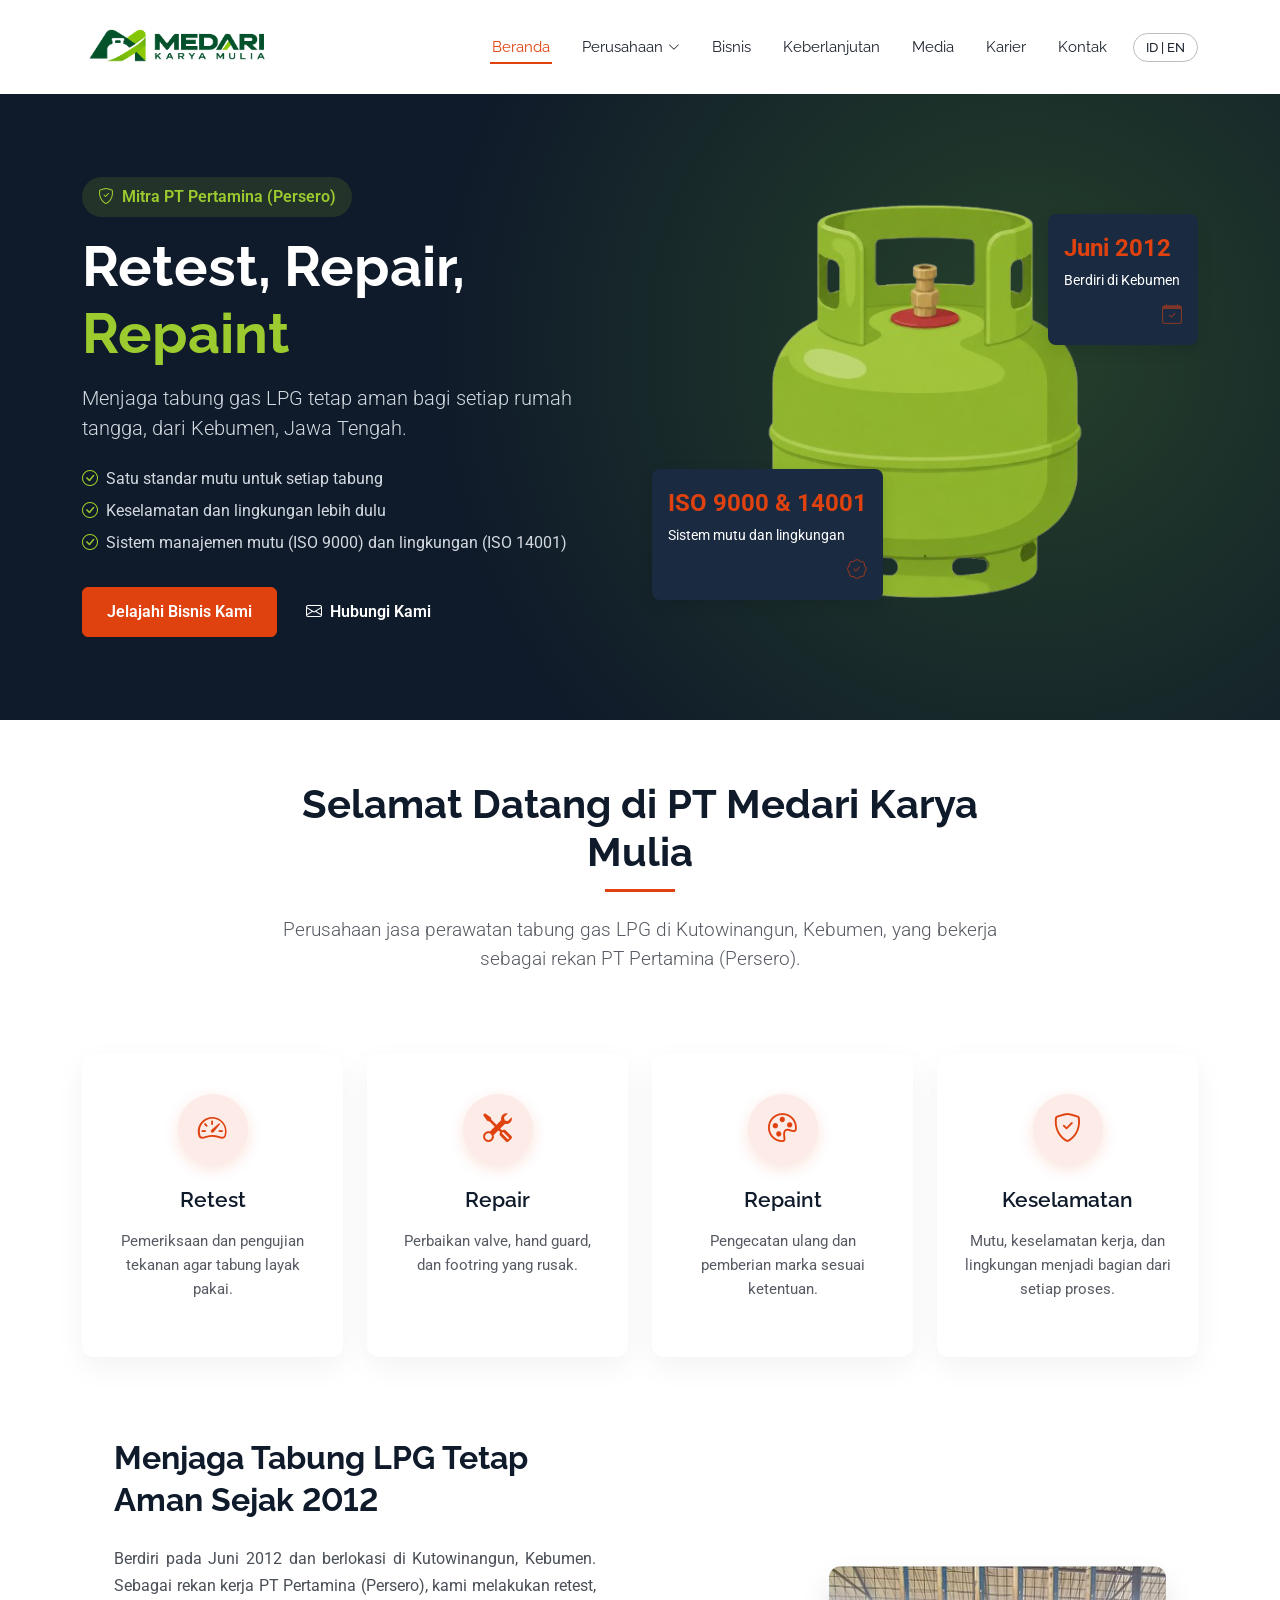
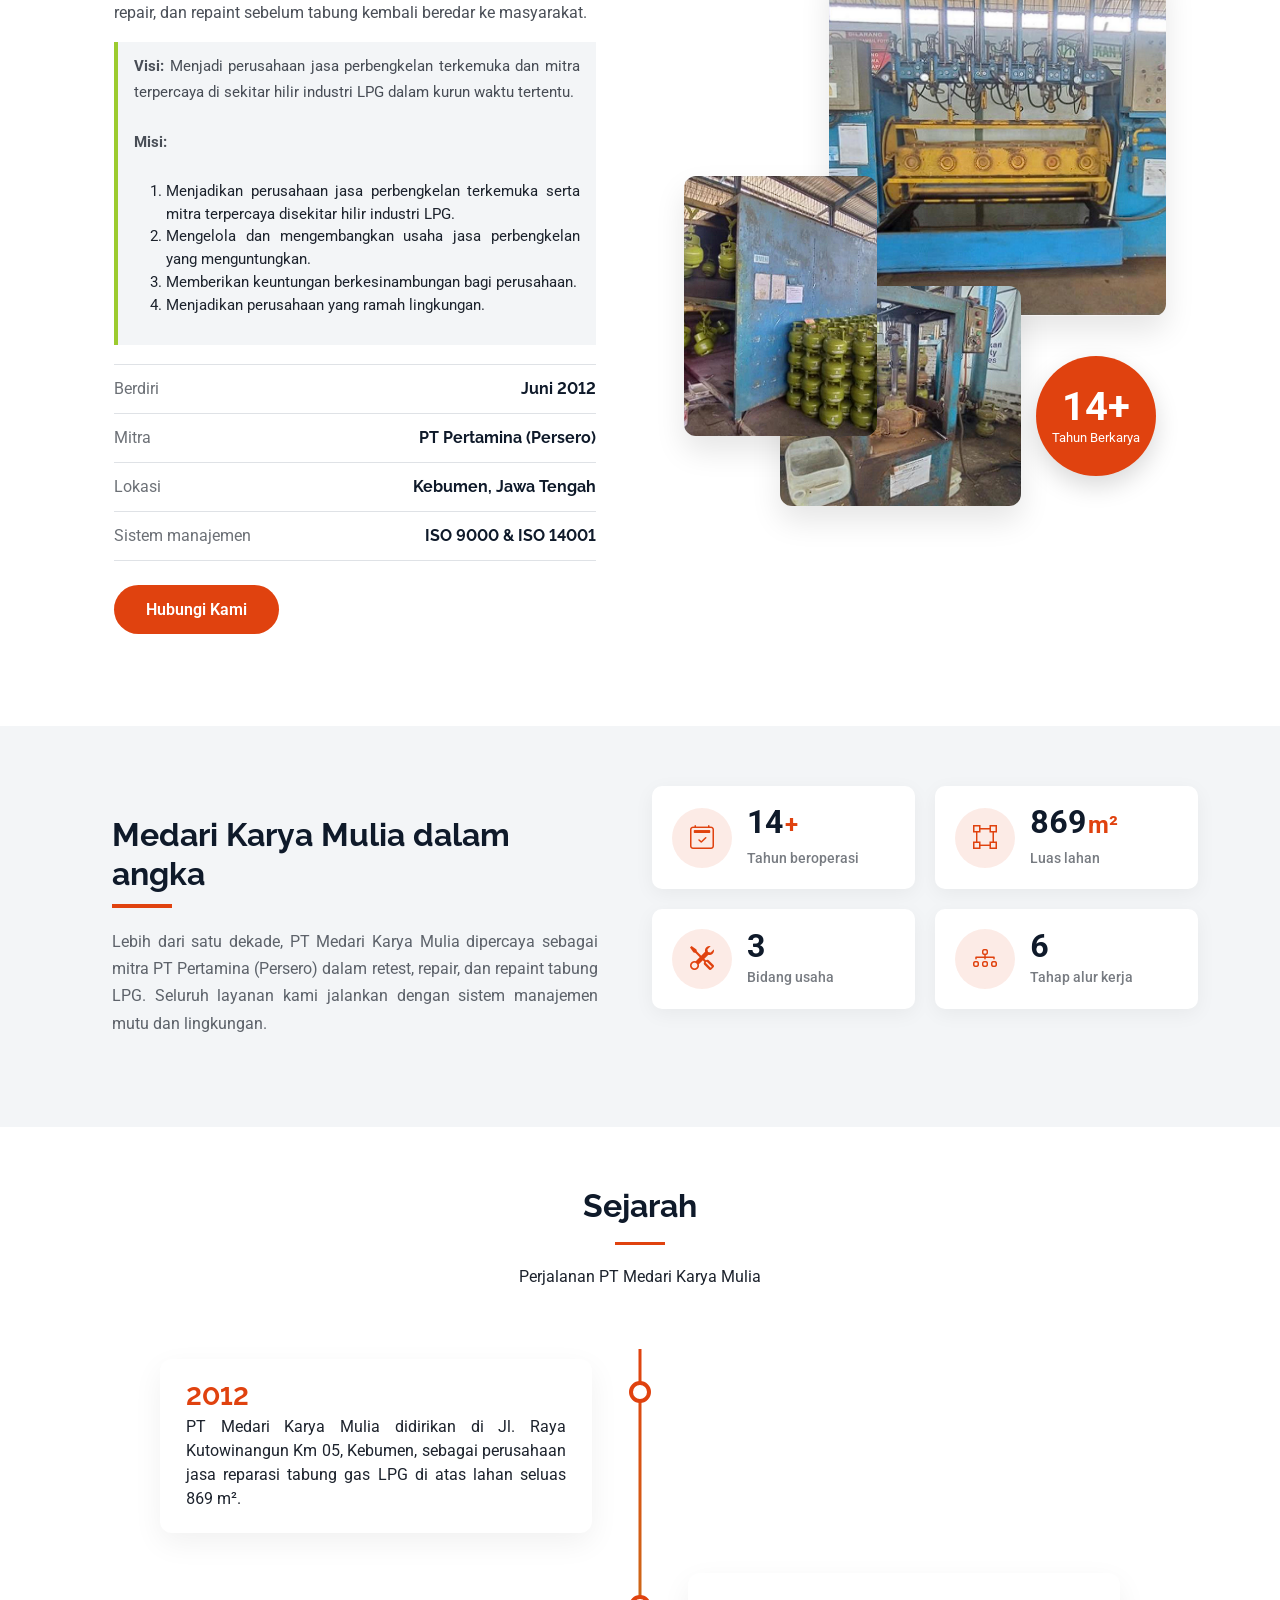
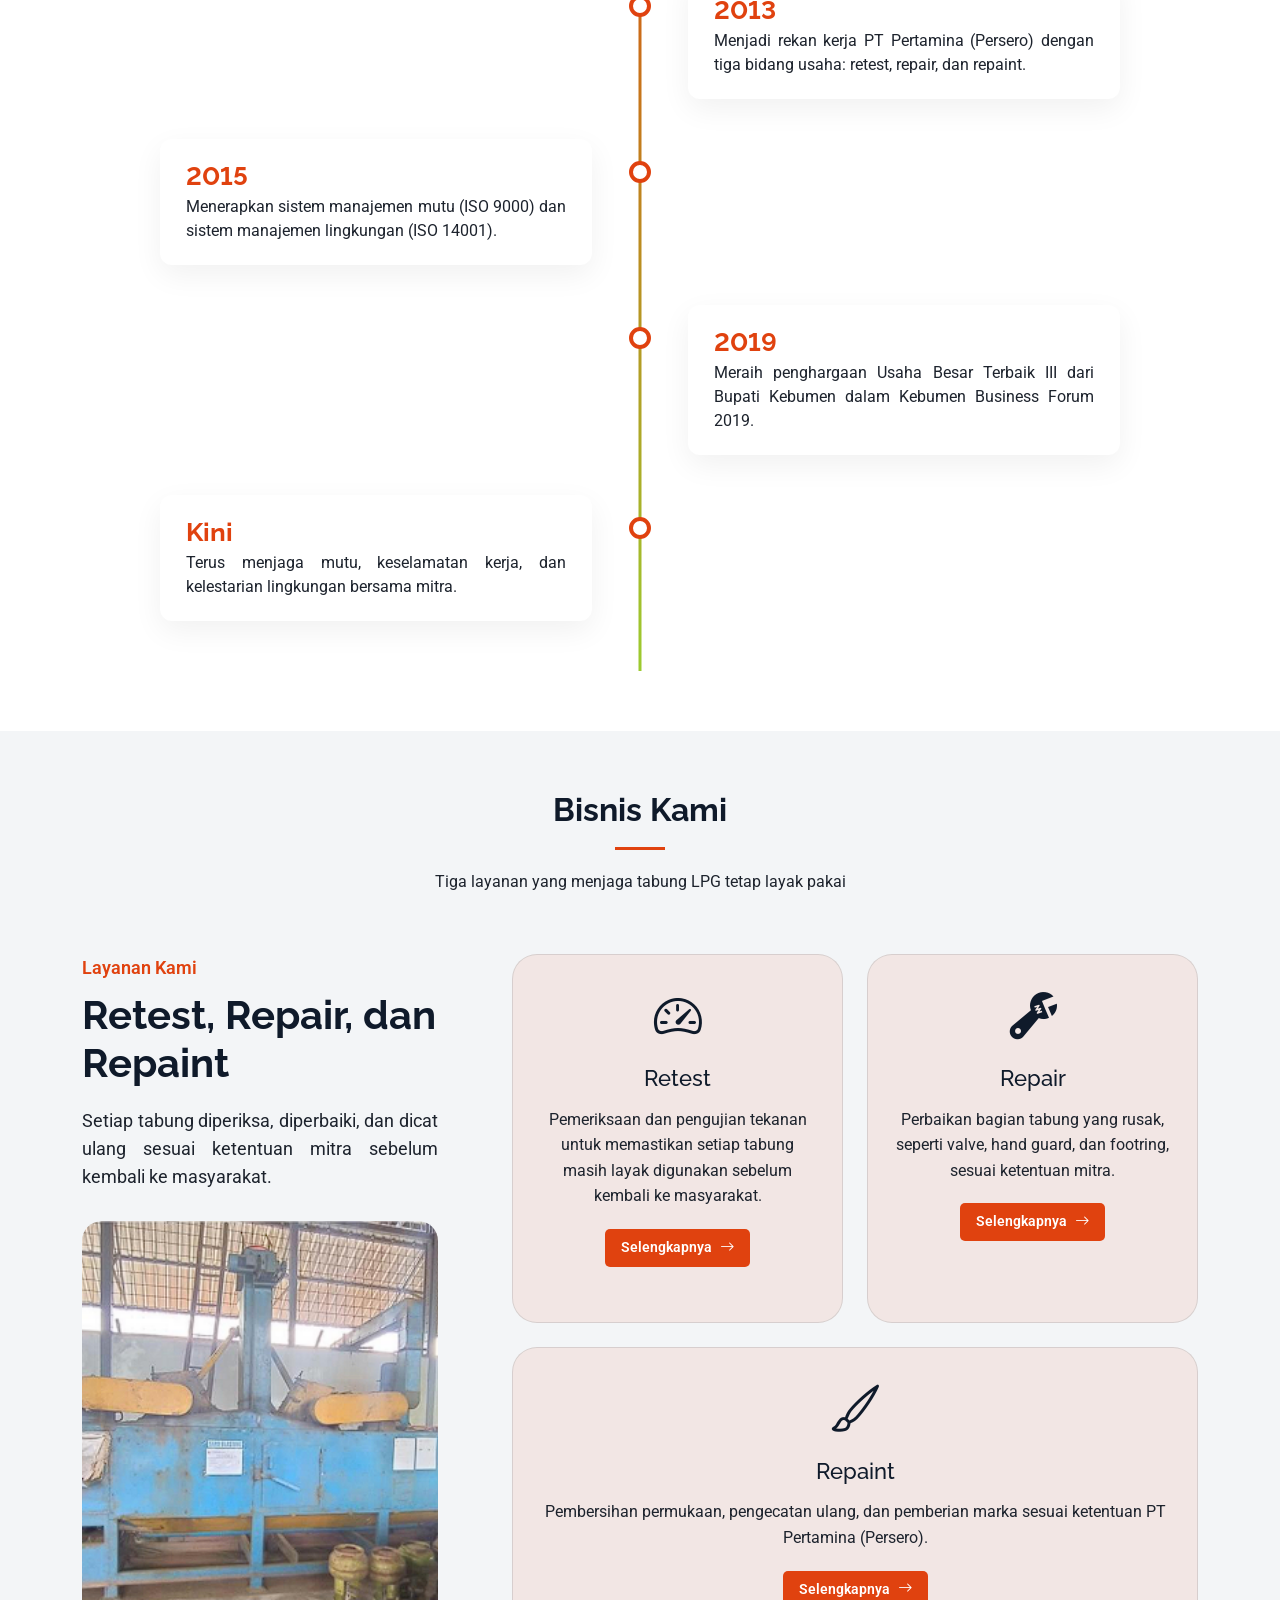
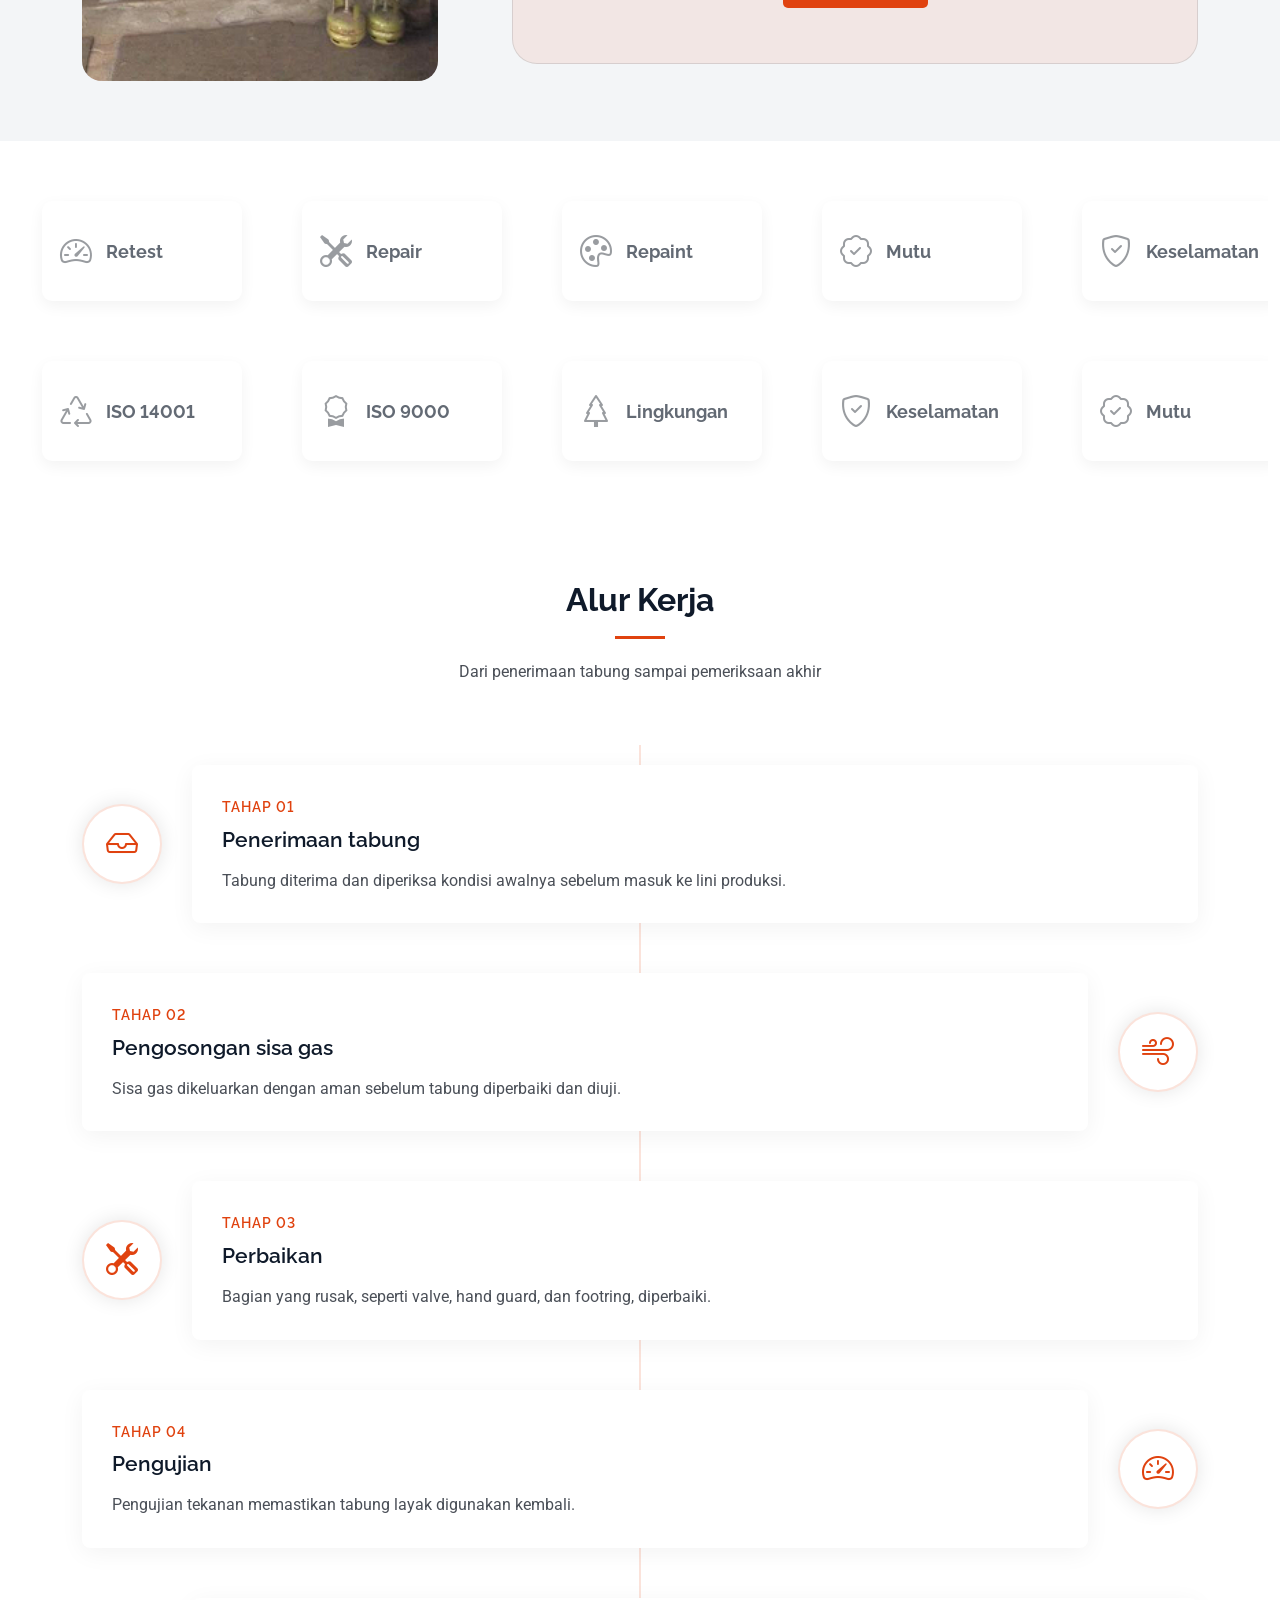
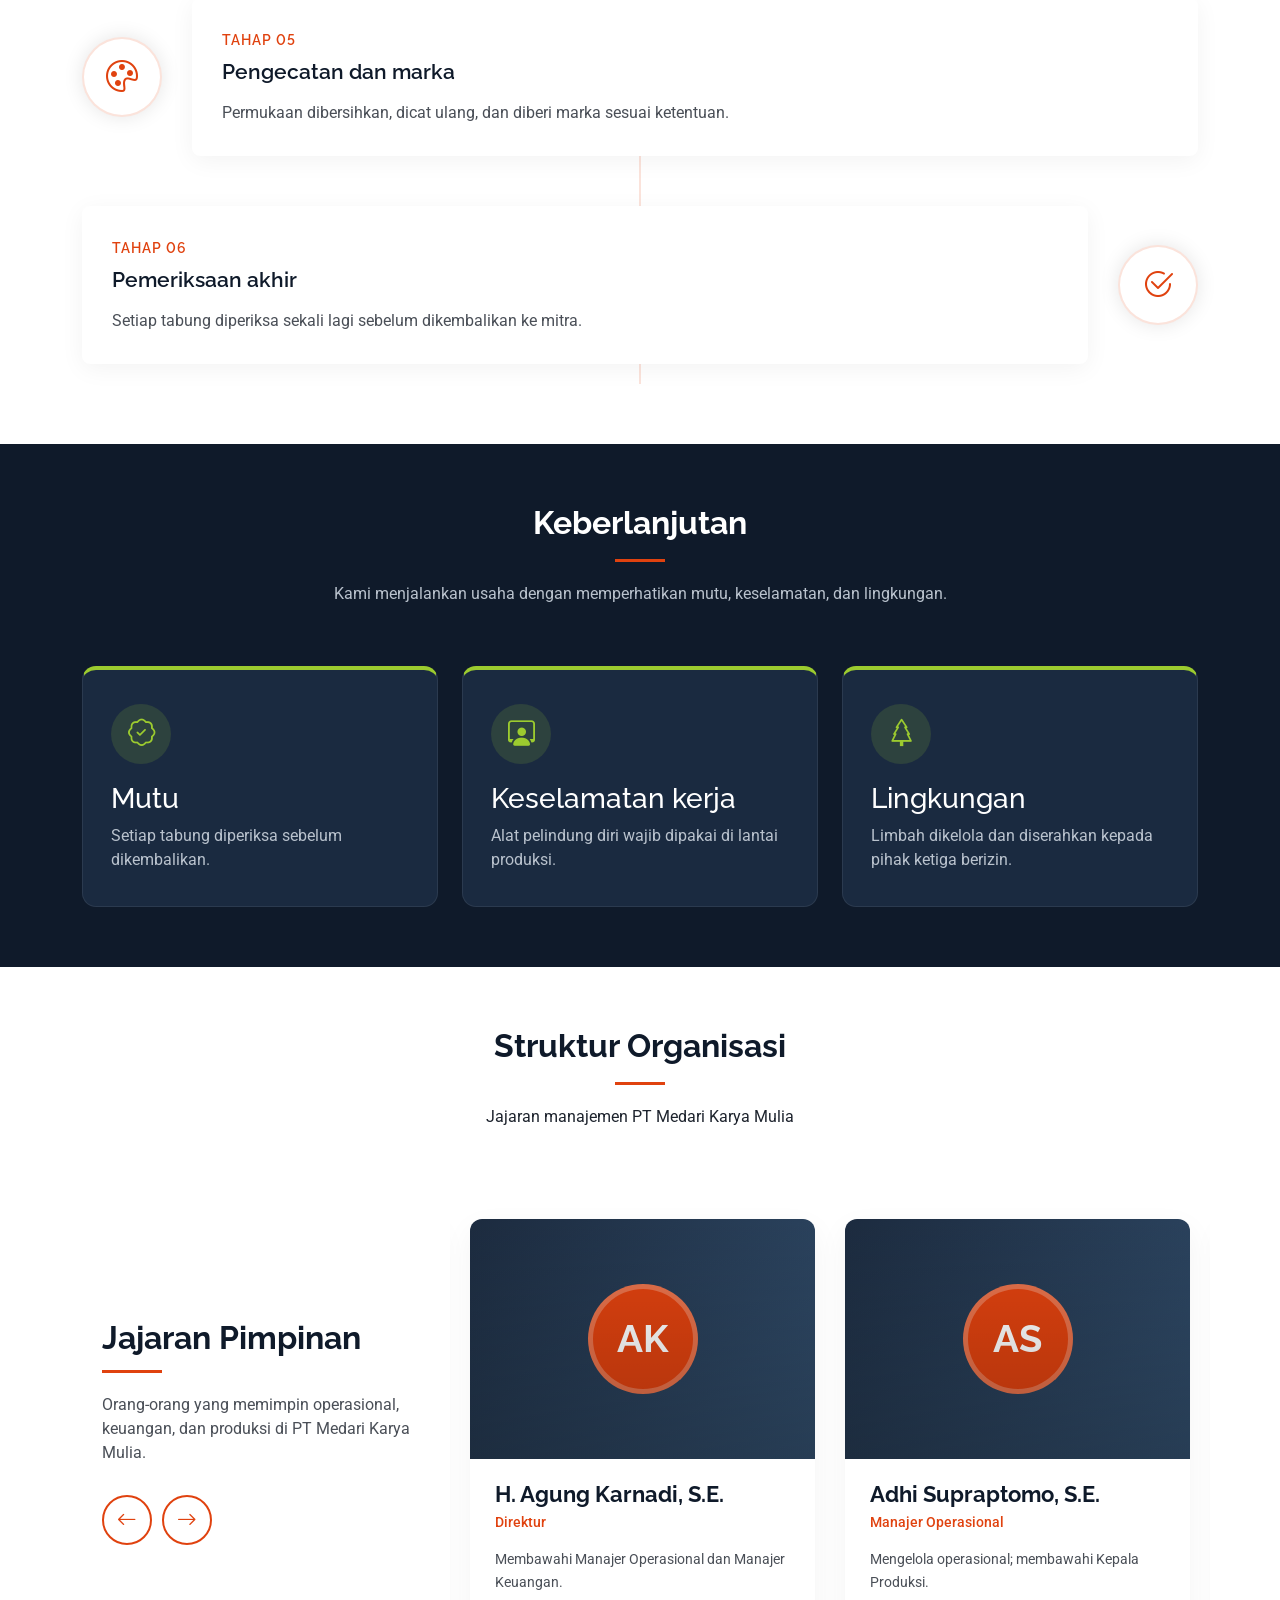
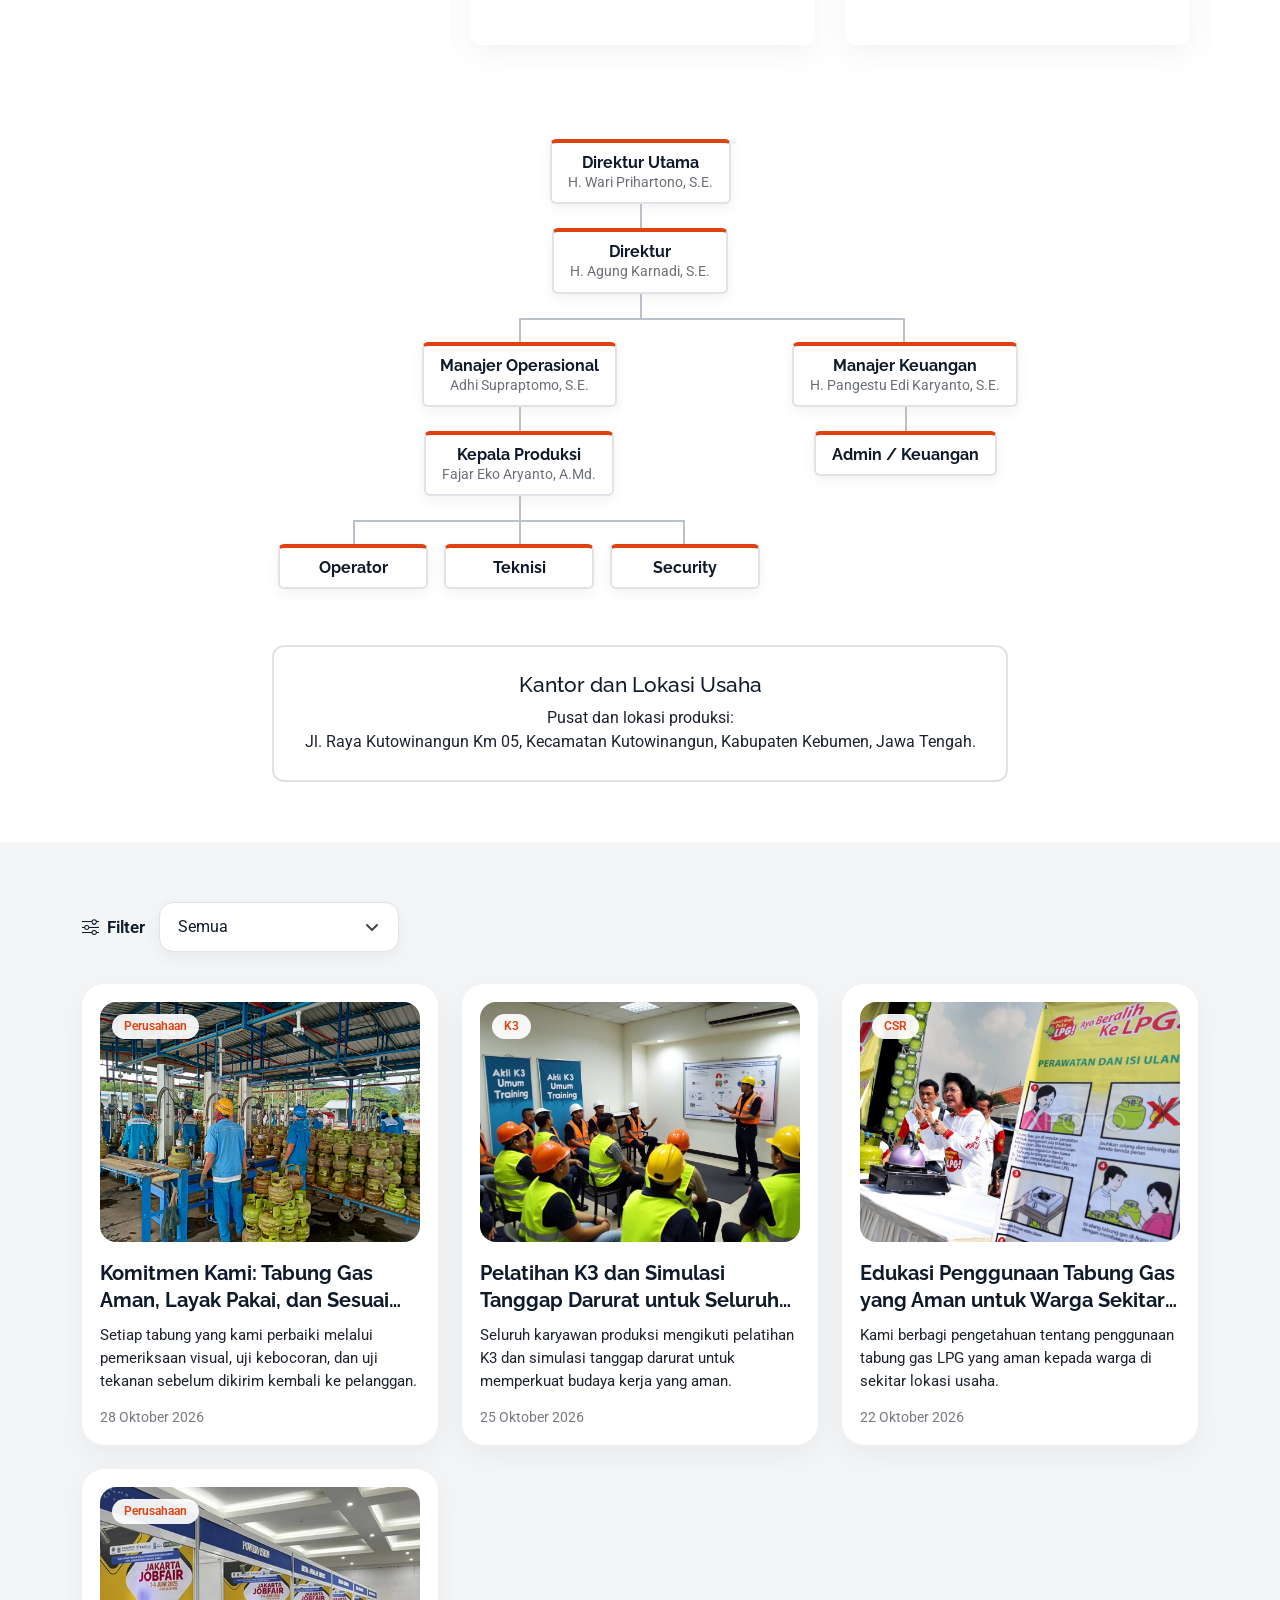
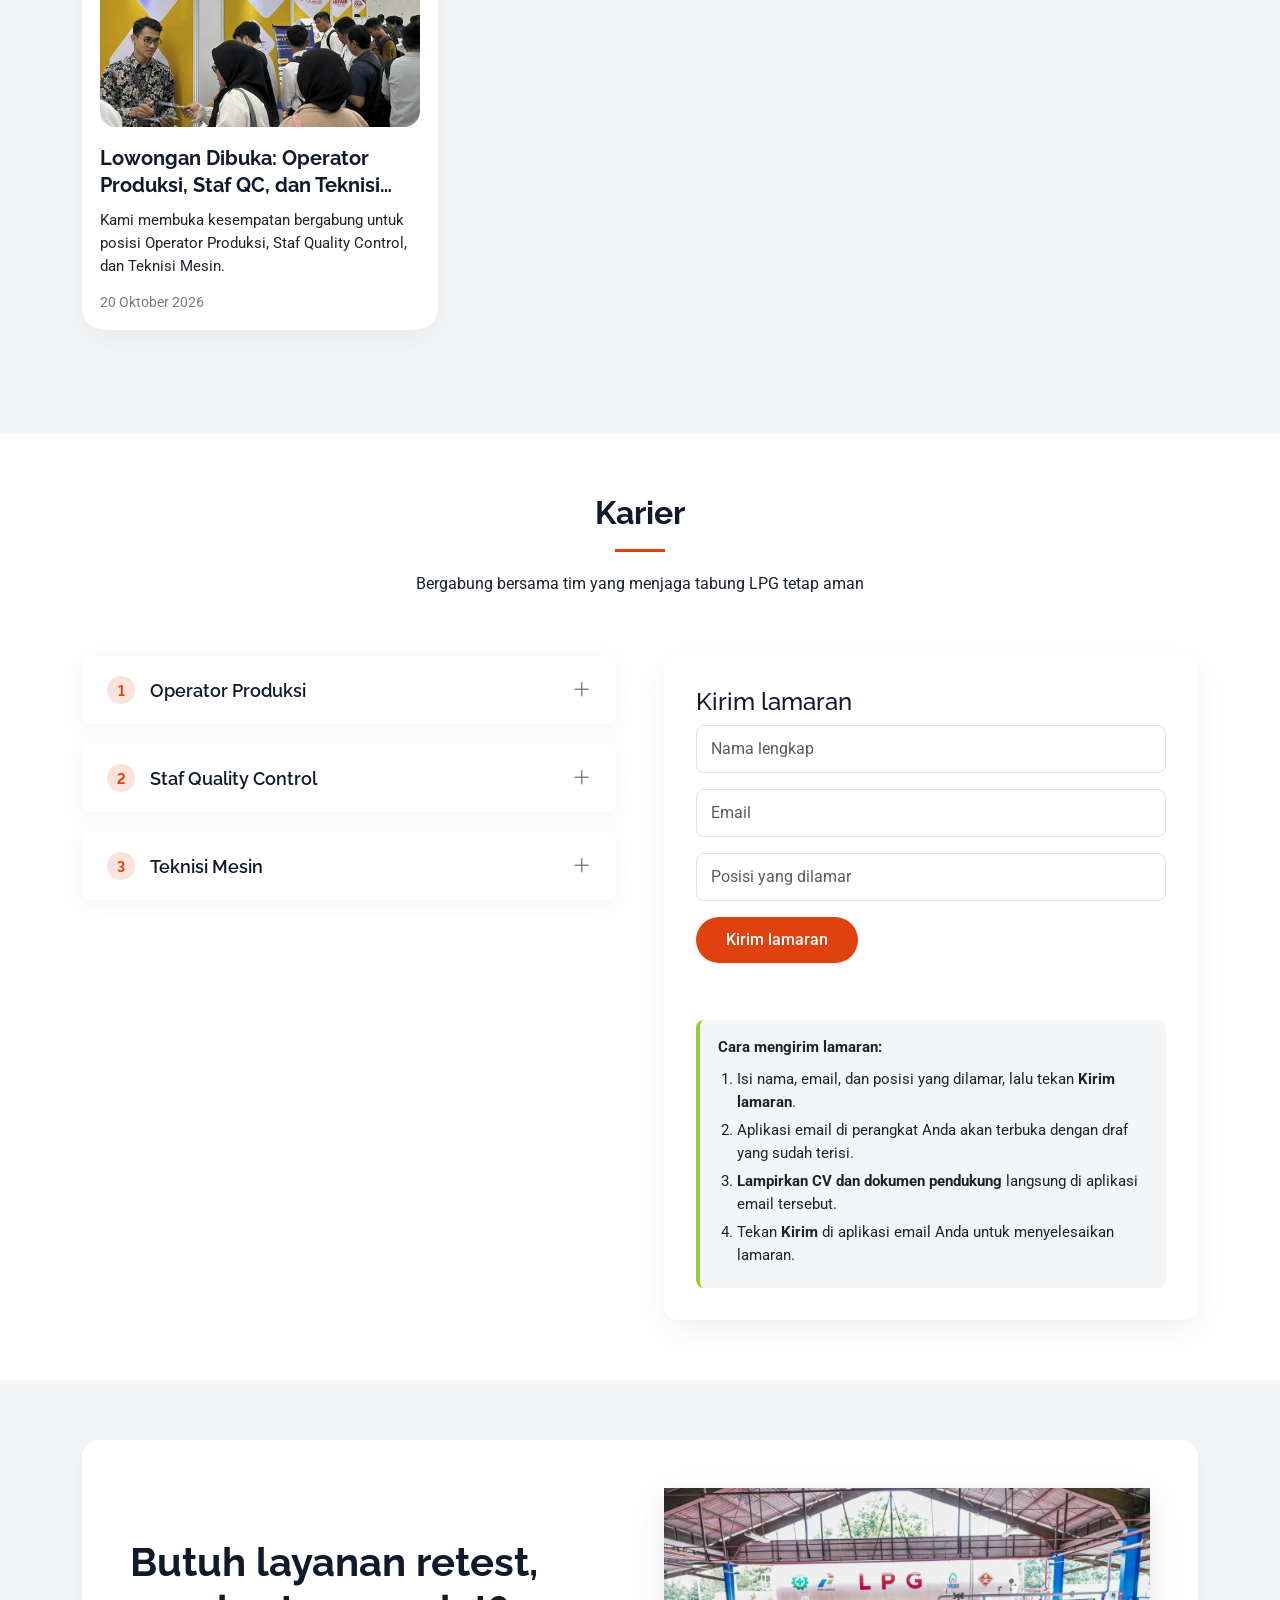
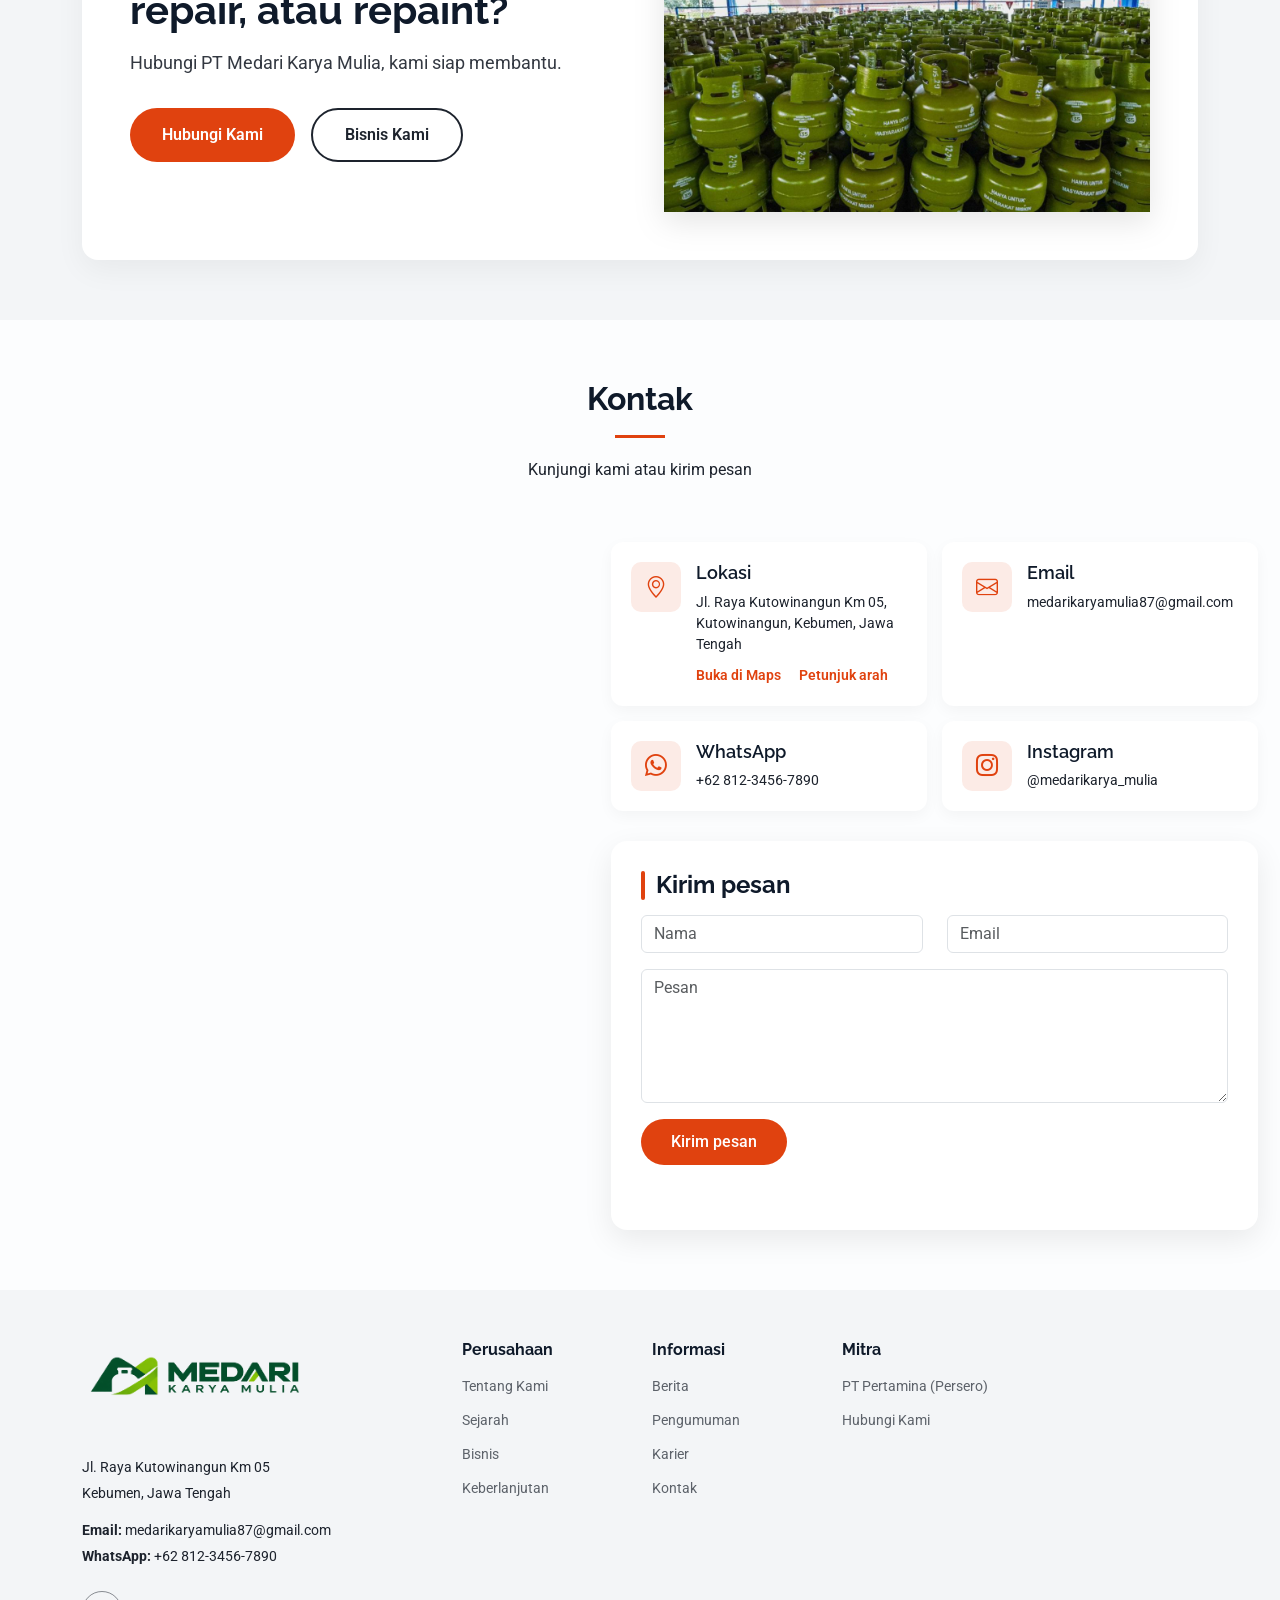
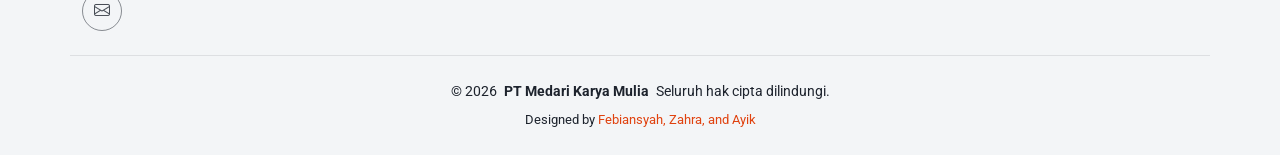
==== commit df326ecc: "REVISI KESELURUHAN" ====
--- a/index.html
+++ b/index.html
@@ -54,14 +54,7 @@
               <li><a href="#team" data-en="Organization">Struktur Organisasi</a></li>
             </ul>
           </li>
-          <li class="dropdown"><a href="#services"><span data-en="Our Business">Bisnis</span> <i class="bi bi-chevron-down toggle-dropdown"></i></a>
-            <ul>
-              <li><a href="#services">Retest</a></li>
-              <li><a href="#services">Repair</a></li>
-              <li><a href="#services">Repaint</a></li>
-              <li><a href="#how-we-work" data-en="Work Process">Alur Kerja</a></li>
-            </ul>
-          </li>
+          <li><a href="#services"><span data-en="Our Business">Bisnis</span></a></li>
           <li><a href="#sustainability"><span data-en="Sustainability">Keberlanjutan</span></a></li>
           <li><a href="#media"><span data-en="Media">Media</span></a></li>
           <li><a href="#careers"><span data-en="Careers">Karier</span></a></li>
@@ -338,53 +331,49 @@
               <div class="services-grid">
                 <div class="row gy-4">
 
+                  <!-- Retest -->
                   <div class="col-md-6" data-aos="fade-up" data-aos-delay="100">
                     <div class="service-card">
                       <div class="service-content text-center">
                         <div class="service-icon"><i class="bi bi-speedometer2"></i></div>
                         <div class="service-info">
-                          <h3><a href="#how-we-work">Retest</a></h3>
+                          <h3>Retest</h3>
                           <p data-en="Inspection and pressure testing to make sure every cylinder is still fit for use before it returns to the community.">Pemeriksaan dan pengujian tekanan untuk memastikan setiap tabung masih layak digunakan sebelum kembali ke masyarakat.</p>
-                          <div class="service-action"><a href="#how-we-work" class="read-more-btn"><span data-en="Work process">Lihat alur kerja</span> <i class="bi bi-arrow-right"></i></a></div>
+                        </div>
+                        <div class="service-action">
+                          <a href="#" class="read-more-btn stretched-link" data-bs-toggle="modal" data-bs-target="#modal-retest" role="button"><span data-en="Learn more">Selengkapnya</span> <i class="bi bi-arrow-right"></i></a>
                         </div>
                       </div>
                     </div>
                   </div>
 
+                  <!-- Repair -->
                   <div class="col-md-6" data-aos="fade-up" data-aos-delay="200">
                     <div class="service-card">
                       <div class="service-content text-center">
                         <div class="service-icon"><i class="bi bi-wrench-adjustable"></i></div>
                         <div class="service-info">
-                          <h3><a href="#how-we-work">Repair</a></h3>
+                          <h3>Repair</h3>
                           <p data-en="Repair of damaged cylinder parts, such as the valve, hand guard, and footring, according to our partner&#x27;s requirements.">Perbaikan bagian tabung yang rusak, seperti valve, hand guard, dan footring, sesuai ketentuan mitra.</p>
-                          <div class="service-action"><a href="#how-we-work" class="read-more-btn"><span data-en="Work process">Lihat alur kerja</span> <i class="bi bi-arrow-right"></i></a></div>
+                        </div>
+                        <div class="service-action">
+                          <a href="#" class="read-more-btn stretched-link" data-bs-toggle="modal" data-bs-target="#modal-repair" role="button"><span data-en="Learn more">Selengkapnya</span> <i class="bi bi-arrow-right"></i></a>
                         </div>
                       </div>
                     </div>
                   </div>
 
-                  <div class="col-md-6" data-aos="fade-up" data-aos-delay="300">
+                  <!-- Repaint -->
+                  <div class="col-12" data-aos="fade-up" data-aos-delay="300">
                     <div class="service-card">
                       <div class="service-content text-center">
                         <div class="service-icon"><i class="bi bi-brush"></i></div>
                         <div class="service-info">
-                          <h3><a href="#how-we-work">Repaint</a></h3>
+                          <h3>Repaint</h3>
                           <p data-en="Surface cleaning, repainting, and marking according to the requirements of PT Pertamina (Persero).">Pembersihan permukaan, pengecatan ulang, dan pemberian marka sesuai ketentuan PT Pertamina (Persero).</p>
-                          <div class="service-action"><a href="#how-we-work" class="read-more-btn"><span data-en="Work process">Lihat alur kerja</span> <i class="bi bi-arrow-right"></i></a></div>
                         </div>
-                      </div>
-                    </div>
-                  </div>
-
-                  <div class="col-md-6" data-aos="fade-up" data-aos-delay="400">
-                    <div class="service-card">
-                      <div class="service-content text-center">
-                        <div class="service-icon"><i class="bi bi-diagram-3"></i></div>
-                        <div class="service-info">
-                          <h3><a href="#how-we-work" data-en="Work Process">Alur Kerja</a></h3>
-                          <p data-en="Six stages from receiving the cylinder to the final inspection.">Enam tahap dari penerimaan tabung sampai pemeriksaan akhir.</p>
-                          <div class="service-action"><a href="#how-we-work" class="read-more-btn"><span data-en="View stages">Lihat tahapan</span> <i class="bi bi-arrow-right"></i></a></div>
+                        <div class="service-action">
+                          <a href="#" class="read-more-btn stretched-link" data-bs-toggle="modal" data-bs-target="#modal-repaint" role="button"><span data-en="Learn more">Selengkapnya</span> <i class="bi bi-arrow-right"></i></a>
                         </div>
                       </div>
                     </div>
@@ -698,16 +687,16 @@
 
             <div class="container" data-aos="fade-up" data-aos-delay="100">
 
-        <!-- Panel filter (bisa dibuka-tutup, seperti ot.id/news) -->
-        <details class="news-filter" open>
-          <summary><i class="bi bi-sliders"></i> Filter <i class="bi bi-chevron-up chev"></i></summary>
-          <div class="news-filter-opts">
-            <label><input type="radio" name="nf" value="all" checked> <span data-en="All">Semua</span></label>
-            <label><input type="radio" name="nf" value="perusahaan"> <span data-en="Company">Perusahaan</span></label>
-            <label><input type="radio" name="nf" value="k3"> K3</label>
-            <label><input type="radio" name="nf" value="csr"> CSR</label>
-          </div>
-        </details>
+               <!-- Filter berita: dropdown (terbuka ke bawah) -->
+        <div class="news-filter-select">
+          <label for="newsFilter"><i class="bi bi-sliders"></i> <span data-en="Filter">Filter</span></label>
+          <select id="newsFilter" aria-label="Filter berita">
+            <option value="all" data-en="All">Semua</option>
+            <option value="perusahaan" data-en="Company">Perusahaan</option>
+            <option value="k3">K3</option>
+            <option value="csr">CSR</option>
+          </select>
+        </div>
 
         <!-- Daftar berita. Tambah berita baru: salin satu blok <div class="col-md-6 col-lg-4 news-col"> lengkap, lalu ubah foto, kategori, tautan, dan teksnya. -->
         <div class="row g-4 news-grid" id="news">
@@ -960,31 +949,33 @@
               </div>
             </div>
 
-         <div class="contact-form-container" data-aos="fade-up" data-aos-delay="400">
-  <h3 data-en="Send a message">Kirim pesan</h3>
-  <p><span data-en="Contact person:">Kontak:</span> <b id="k-nama"></b></p>
-
-  <form class="mk-form" novalidate data-direct data-sub="Pesan dari website PT Medari Karya Mulia">
-    <div class="row">
-      <div class="col-md-6 form-group">
-        <input type="text" name="Nama" class="form-control" placeholder="Nama" data-ph-en="Name" required>
-      </div>
-      <div class="col-md-6 form-group mt-3 mt-md-0">
-        <input type="email" class="form-control" name="Email" placeholder="Email" required>
-      </div>
-    </div>
-
-    <div class="form-group mt-3">
-      <textarea class="form-control" name="Pesan" rows="5" placeholder="Pesan" data-ph-en="Message" required></textarea>
-    </div>
-
-    <div class="form-submit mt-3">
-      <button type="submit" class="btn-send" data-en="Send message">Kirim pesan</button>
-    </div>
-
-    <p class="msg" role="status" aria-live="polite"></p>
-  </form>
-</div>
+            <div class="contact-form-container" data-aos="fade-up" data-aos-delay="400">
+              <h3 data-en="Send a message">Kirim pesan</h3>
+
+              <form class="mk-form" novalidate data-direct data-sub="Pesan dari website PT Medari Karya Mulia">
+                <div class="row">
+                  <div class="col-md-6 form-group">
+                    <input type="text" name="Nama" class="form-control" placeholder="Nama" data-ph-en="Name" required>
+                  </div>
+                  <div class="col-md-6 form-group mt-3 mt-md-0">
+                    <input type="email" class="form-control" name="Email" placeholder="Email" required>
+                  </div>
+                </div>
+
+                <div class="form-group mt-3">
+                  <textarea class="form-control" name="Pesan" rows="5" placeholder="Pesan" data-ph-en="Message" required></textarea>
+                </div>
+
+                <div class="form-submit mt-3">
+                  <button type="submit" class="btn-send" data-en="Send message">Kirim pesan</button>
+                </div>
+
+                <p class="msg" role="status" aria-live="polite"></p>
+              </form>
+            </div>
+          </div><!-- /contact-content -->
+        </div><!-- /contact-main-wrapper -->
+      </div><!-- /container -->
     </section><!-- /Contact Section -->
 
   </main>
@@ -1041,18 +1032,111 @@
 
     <div class="container copyright text-center mt-4">
       <p>© <span>2026</span> <strong class="px-1 sitename">PT Medari Karya Mulia</strong> <span data-en="All Rights Reserved">Seluruh hak cipta dilindungi.</span></p>
-      <div class="credits">
-        <!-- All the links in the footer should remain intact. -->
-        <!-- You can delete the links only if you've purchased the pro version. -->
-        <!-- Licensing information: https://bootstrapmade.com/license/ -->
-        Designed by <a href="https://bootstrapmade.com/">BootstrapMade</a> | <a href="https://bootstrapmade.com/tools/">DevTools</a>
-      </div>
+      <div class="credits">Designed by <span class="credit-names">Febiansyah, Zahra, and Ayik</span></div>
     </div>
-
   </footer>
 
-  <!-- Scroll Top -->
-  <a href="#" id="scroll-top" class="scroll-top d-flex align-items-center justify-content-center"><i class="bi bi-arrow-up-short"></i></a>
+
+
+
+  <!-- Popup detail layanan Bisnis -->
+  <div class="modal fade service-modal" id="modal-retest" tabindex="-1" aria-labelledby="modal-retest-title" aria-hidden="true">
+    <div class="modal-dialog modal-dialog-centered modal-dialog-scrollable modal-xl">
+      <div class="modal-content">
+        <button type="button" class="svc-close" data-bs-dismiss="modal" aria-label="Tutup"><i class="bi bi-x-lg"></i></button>
+        <div class="row g-0">
+          <div class="col-md-7 svc-media">
+            <img src="assets/img/mesin-test1.png" alt="Retest tabung LPG">
+          </div>
+          <div class="col-md-5">
+            <div class="svc-body">
+              <div class="svc-icon"><i class="bi bi-speedometer2"></i></div>
+              <h3 id="modal-retest-title">Retest</h3>
+              <p class="svc-intro" data-en="Inspection and testing to make sure every LPG cylinder is still fit for use before it returns to the community.">Pemeriksaan dan pengujian untuk memastikan setiap tabung LPG masih layak digunakan sebelum kembali ke masyarakat.</p>
+              <h4 data-en="What we do">Yang kami kerjakan</h4>
+              <ul class="svc-list">
+                <li><i class="bi bi-check2-circle"></i><span data-en="Visual inspection of the cylinder body, valve, hand guard, and footring">Pemeriksaan visual badan tabung, valve, hand guard, dan footring</span></li>
+                <li><i class="bi bi-check2-circle"></i><span data-en="Leak test on the valve and connections">Uji kebocoran pada valve dan sambungan</span></li>
+                <li><i class="bi bi-check2-circle"></i><span data-en="Pressure test to confirm the cylinder is still strong and fit for reuse">Uji tekanan untuk memastikan tabung masih kuat dan layak dipakai kembali</span></li>
+              </ul>
+              <span class="svc-step"><i class="bi bi-diagram-3"></i> <span data-en="Stage 04 · Testing">Tahap 04 · Pengujian</span></span><!-- GANTI: sesuaikan dengan alur kerja resmi -->
+            </div>
+            <div class="svc-nav">
+              <button type="button" class="svc-arrow" data-bs-target="#modal-repaint" data-bs-toggle="modal" aria-label="Layanan sebelumnya"><i class="bi bi-chevron-left"></i></button>
+              <span class="svc-count">1 / 3</span>
+              <button type="button" class="svc-arrow" data-bs-target="#modal-repair" data-bs-toggle="modal" aria-label="Layanan berikutnya"><i class="bi bi-chevron-right"></i></button>
+            </div>
+          </div>
+        </div>
+      </div>
+    </div>
+  </div>
+
+  <div class="modal fade service-modal" id="modal-repair" tabindex="-1" aria-labelledby="modal-repair-title" aria-hidden="true">
+    <div class="modal-dialog modal-dialog-centered modal-dialog-scrollable modal-xl">
+      <div class="modal-content">
+        <button type="button" class="svc-close" data-bs-dismiss="modal" aria-label="Tutup"><i class="bi bi-x-lg"></i></button>
+        <div class="row g-0">
+          <div class="col-md-7 svc-media">
+            <img src="assets/img/repair.png" alt="Repair tabung LPG">
+          </div>
+          <div class="col-md-5">
+            <div class="svc-body">
+              <div class="svc-icon"><i class="bi bi-wrench-adjustable"></i></div>
+              <h3 id="modal-repair-title">Repair</h3>
+              <p class="svc-intro" data-en="Repair of damaged cylinder parts according to our partner's requirements, so the cylinder is safe and ready for use again.">Perbaikan bagian tabung yang rusak sesuai ketentuan mitra, agar tabung kembali aman dan siap dipakai.</p>
+              <h4 data-en="What we do">Yang kami kerjakan</h4>
+              <ul class="svc-list">
+                <li><i class="bi bi-check2-circle"></i><span data-en="Valve repair">Perbaikan valve</span></li>
+                <li><i class="bi bi-check2-circle"></i><span data-en="Hand guard repair">Perbaikan hand guard</span></li>
+                <li><i class="bi bi-check2-circle"></i><span data-en="Footring repair">Perbaikan footring</span></li>
+                <li><i class="bi bi-check2-circle"></i><span data-en="Work carried out according to partner requirements">Dikerjakan sesuai ketentuan mitra</span></li>
+              </ul>
+              <span class="svc-step"><i class="bi bi-diagram-3"></i> <span data-en="Stage 03 · Repair">Tahap 03 · Perbaikan</span></span><!-- GANTI: sesuaikan dengan alur kerja resmi -->
+            </div>
+            <div class="svc-nav">
+              <button type="button" class="svc-arrow" data-bs-target="#modal-retest" data-bs-toggle="modal" aria-label="Layanan sebelumnya"><i class="bi bi-chevron-left"></i></button>
+              <span class="svc-count">2 / 3</span>
+              <button type="button" class="svc-arrow" data-bs-target="#modal-repaint" data-bs-toggle="modal" aria-label="Layanan berikutnya"><i class="bi bi-chevron-right"></i></button>
+            </div>
+          </div>
+        </div>
+      </div>
+    </div>
+  </div>
+
+  <div class="modal fade service-modal" id="modal-repaint" tabindex="-1" aria-labelledby="modal-repaint-title" aria-hidden="true">
+    <div class="modal-dialog modal-dialog-centered modal-dialog-scrollable modal-xl">
+      <div class="modal-content">
+        <button type="button" class="svc-close" data-bs-dismiss="modal" aria-label="Tutup"><i class="bi bi-x-lg"></i></button>
+        <div class="row g-0">
+          <div class="col-md-7 svc-media">
+            <img src="assets/img/mesin-repaint.png" alt="Repaint tabung LPG">
+          </div>
+          <div class="col-md-5">
+            <div class="svc-body">
+              <div class="svc-icon"><i class="bi bi-brush"></i></div>
+              <h3 id="modal-repaint-title">Repaint</h3>
+              <p class="svc-intro" data-en="Surface cleaning, repainting, and marking according to the requirements of PT Pertamina (Persero).">Pembersihan permukaan, pengecatan ulang, dan pemberian marka sesuai ketentuan PT Pertamina (Persero).</p>
+              <h4 data-en="What we do">Yang kami kerjakan</h4>
+              <ul class="svc-list">
+                <li><i class="bi bi-check2-circle"></i><span data-en="Cleaning of the cylinder surface">Pembersihan permukaan tabung</span></li>
+                <li><i class="bi bi-check2-circle"></i><span data-en="Repainting">Pengecatan ulang</span></li>
+                <li><i class="bi bi-check2-circle"></i><span data-en="Marking according to requirements">Pemberian marka sesuai ketentuan</span></li>
+              </ul>
+              <span class="svc-step"><i class="bi bi-diagram-3"></i> <span data-en="Stage 05 · Painting and marking">Tahap 05 · Pengecatan dan marka</span></span><!-- GANTI: sesuaikan dengan alur kerja resmi -->
+            </div>
+            <div class="svc-nav">
+              <button type="button" class="svc-arrow" data-bs-target="#modal-repair" data-bs-toggle="modal" aria-label="Layanan sebelumnya"><i class="bi bi-chevron-left"></i></button>
+              <span class="svc-count">3 / 3</span>
+              <button type="button" class="svc-arrow" data-bs-target="#modal-retest" data-bs-toggle="modal" aria-label="Layanan berikutnya"><i class="bi bi-chevron-right"></i></button>
+            </div>
+          </div>
+        </div>
+      </div>
+    </div>
+  </div>
+
 
   <!-- Vendor JS Files -->
   <script src="assets/vendor/bootstrap/js/bootstrap.bundle.min.js"></script>
--- a/assets/css/main.css
+++ b/assets/css/main.css
@@ -8,47 +8,50 @@
 
 /*--------------------------------------------------------------
 # Font & Color Variables
-# Help: https://bootstrapmade.com/color-system/
 --------------------------------------------------------------*/
-/* Fonts */
+/* Fonts: Roboto untuk teks, Raleway untuk judul dan menu */
 :root {
-  --default-font: "Roboto",  system-ui, -apple-system, "Segoe UI", Roboto, "Helvetica Neue", Arial, "Noto Sans", "Liberation Sans", sans-serif, "Apple Color Emoji", "Segoe UI Emoji", "Segoe UI Symbol", "Noto Color Emoji";
-  --heading-font: "Raleway",  sans-serif;
-  --nav-font: "Montserrat",  sans-serif;
-}
-
-/* Global Colors - The following color variables are used throughout the website. Updating them here will change the color scheme of the entire website */
-:root { 
-  --background-color: #ffffff; /* Background color for the entire website, including individual sections */
-  --default-color: #52413a; /* Default color used for the majority of the text content across the entire website */
-  --heading-color: #31221c; /* Color for headings, subheadings and title throughout the website */
-  --accent-color: #f85d23; /* Accent color that represents your brand on the website. It's used for buttons, links, and other elements that need to stand out */
-  --surface-color: #ffffff; /* The surface color is used as a background of boxed elements within sections, such as cards, icon boxes, or other elements that require a visual separation from the global background. */
-  --contrast-color: #ffffff; /* Contrast color for text, ensuring readability against backgrounds of accent, heading, or default colors. */
-}
-
-/* Nav Menu Colors - The following color variables are used specifically for the navigation menu. They are separate from the global colors to allow for more customization options */
+  --default-font: "Roboto", system-ui, -apple-system, "Segoe UI", "Helvetica Neue", Arial, "Noto Sans", "Liberation Sans", sans-serif, "Apple Color Emoji", "Segoe UI Emoji", "Segoe UI Symbol", "Noto Color Emoji";
+  --heading-font: "Raleway", sans-serif;
+  --nav-font: "Raleway", sans-serif;
+}
+
+/* Global Colors */
 :root {
-  --nav-color: #52413a;  /* The default color of the main navmenu links */
-  --nav-hover-color: #f85d23; /* Applied to main navmenu links when they are hovered over or active */
-  --nav-mobile-background-color: #ffffff; /* Used as the background color for mobile navigation menu */
-  --nav-dropdown-background-color: #ffffff; /* Used as the background color for dropdown items that appear when hovering over primary navigation items */
-  --nav-dropdown-color: #52413a; /* Used for navigation links of the dropdown items in the navigation menu. */
-  --nav-dropdown-hover-color: #f85d23; /* Similar to --nav-hover-color, this color is applied to dropdown navigation links when they are hovered over. */
-}
-
-/* Color Presets - These classes override global colors when applied to any section or element, providing reuse of the sam color scheme. */
-
+  --background-color: #ffffff;
+  --default-color: #1d232d;
+  --heading-color: #0f1a2a;
+  --accent-color: #e0420f;
+  --surface-color: #ffffff;
+  --contrast-color: #ffffff;
+
+  /* Warna tambahan khusus website ini */
+  --navy: #0f1a2a;
+  --lime: #9ccb2f;
+  --line: #dfe2e6;
+}
+
+/* Nav Menu Colors */
+:root {
+  --nav-color: #1d232d;
+  --nav-hover-color: #e0420f;
+  --nav-mobile-background-color: #ffffff;
+  --nav-dropdown-background-color: #ffffff;
+  --nav-dropdown-color: #52413a;
+  --nav-dropdown-hover-color: #e0420f;
+}
+
+/* Color Presets */
 .light-background {
-  --background-color: #f8f5f4;
+  --background-color: #f3f5f7;
   --surface-color: #ffffff;
 }
 
 .dark-background {
-  --background-color: #060606;
+  --background-color: #0f1a2a;
   --default-color: #ffffff;
   --heading-color: #ffffff;
-  --surface-color: #343333;
+  --surface-color: #1a2a40;
   --contrast-color: #ffffff;
 }
 
@@ -152,11 +155,15 @@
 
 .header .logo {
   line-height: 1;
-}
-
-.header .logo img {
-  max-height: 36px;
-  margin-right: 8px;
+  gap: 10px;
+}
+
+.header .logo .logo-img {
+  height: 64px;
+  width: auto;
+  max-height: none;
+  margin: 0;
+  mix-blend-mode: multiply;
 }
 
 .header .logo h1 {
@@ -164,6 +171,23 @@
   margin: 0;
   font-weight: 600;
   color: var(--heading-color);
+}
+
+.header .logo .logo-mark,
+.footer .logo .logo-mark {
+  background: var(--accent-color);
+  color: #fff;
+  font: 700 1.05rem/1 var(--heading-font);
+  letter-spacing: .5px;
+  padding: 8px 10px;
+  border-left: 6px solid var(--navy);
+  border-radius: 2px;
+}
+
+.header .logo .sitename {
+  font: 700 1.25rem/1.1 var(--heading-font);
+  color: var(--heading-color);
+  white-space: nowrap;
 }
 
 .header .btn-getstarted,
@@ -183,9 +207,31 @@
   background: color-mix(in srgb, var(--accent-color), transparent 15%);
 }
 
+.btn-lang {
+  background: none;
+  border: 1px solid color-mix(in srgb, var(--default-color), transparent 70%);
+  color: var(--default-color);
+  font: 500 13px var(--nav-font);
+  padding: 6px 12px;
+  border-radius: 50px;
+  margin-left: 24px;
+  cursor: pointer;
+  white-space: nowrap;
+  transition: .3s;
+}
+
+.btn-lang:hover {
+  border-color: var(--accent-color);
+  color: var(--accent-color);
+}
+
 @media (max-width: 1200px) {
   .header .logo {
     order: 1;
+  }
+
+  .header .logo .sitename {
+    font-size: 1.05rem;
   }
 
   .header .btn-getstarted {
@@ -194,8 +240,20 @@
     padding: 6px 15px;
   }
 
+  .btn-lang {
+    order: 2;
+    margin: 0 10px 0 0;
+    padding: 5px 10px;
+  }
+
   .header .navmenu {
     order: 3;
+  }
+}
+
+@media (max-width: 1199px) {
+  .header .logo .logo-img {
+    height: 48px;
   }
 }
 
@@ -261,7 +319,6 @@
   .navmenu>ul>li>a:before {
     content: "";
     position: absolute;
-    width: 100%;
     height: 2px;
     bottom: -6px;
     left: 0;
@@ -486,22 +543,27 @@
   margin-bottom: 25px;
 }
 
-.footer .footer-about .logo img {
-  max-height: 40px;
-  margin-right: 6px;
-}
-
-.footer .footer-about .logo span {
+.footer .footer-about .logo .logo-img {
+  height: 76px;
+  width: auto;
+  max-height: none;
+  margin: 0;
+  mix-blend-mode: multiply;
+}
+
+.footer .footer-about .logo .logo-mark {
+  font-size: 1rem;
+}
+
+.footer .footer-about .logo .sitename {
   color: var(--heading-color);
-  font-family: var(--heading-font);
-  font-size: 26px;
-  font-weight: 700;
+  font: 700 1.2rem var(--heading-font);
   letter-spacing: 1px;
+  margin-left: 10px;
 }
 
 .footer .footer-about p {
   font-size: 14px;
-  font-family: var(--heading-font);
 }
 
 .footer .social-links a {
@@ -582,6 +644,11 @@
 .footer .credits {
   margin-top: 8px;
   font-size: 13px;
+}
+
+/* Hanya nama yang oranye, kata "Designed by" tetap warna teks biasa */
+.footer .credits .credit-names {
+  color: var(--accent-color);
 }
 
 /*--------------------------------------------------------------
@@ -671,16 +738,8 @@
   color: var(--default-color);
   background-color: var(--background-color);
   padding: 60px 0;
-  scroll-margin-top: 82px;
+  scroll-margin-top: 90px;
   overflow: clip;
-}
-
-@media (max-width: 1199px) {
-
-  section,
-  .section {
-    scroll-margin-top: 63px;
-  }
 }
 
 /*--------------------------------------------------------------
@@ -722,6 +781,9 @@
 --------------------------------------------------------------*/
 .hero {
   padding: 80px 0;
+  background: radial-gradient(circle at 80% 40%, #25402a 0, var(--navy) 55%);
+  position: relative;
+  overflow: hidden;
 }
 
 .hero .hero-content {
@@ -737,19 +799,19 @@
 .hero .hero-tag {
   display: inline-flex;
   align-items: center;
-  background-color: color-mix(in srgb, var(--accent-color), transparent 90%);
+  background-color: rgba(156, 203, 47, .14);
   padding: 0.5rem 1rem;
   border-radius: 50px;
   margin-bottom: 1rem;
 }
 
 .hero .hero-tag i {
-  color: var(--accent-color);
+  color: var(--lime);
   margin-right: 0.5rem;
 }
 
 .hero .hero-tag span {
-  color: var(--accent-color);
+  color: var(--lime);
   font-weight: 600;
 }
 
@@ -760,7 +822,7 @@
 }
 
 .hero h1 .highlight {
-  color: var(--accent-color);
+  color: var(--lime);
 }
 
 @media (min-width: 992px) {
@@ -770,7 +832,7 @@
 }
 
 .hero .lead {
-  color: color-mix(in srgb, var(--default-color), transparent 25%);
+  color: #d3d9e0;
   margin-bottom: 1.5rem;
 }
 
@@ -784,10 +846,11 @@
   margin-bottom: 0.5rem;
   display: flex;
   align-items: center;
+  color: #d3d9e0;
 }
 
 .hero .hero-features li i {
-  color: var(--accent-color);
+  color: var(--lime);
   margin-right: 0.5rem;
 }
 
@@ -812,7 +875,7 @@
 }
 
 .hero .hero-cta .btn-link {
-  color: var(--heading-color);
+  color: #fff;
   font-weight: 600;
   text-decoration: none;
   display: inline-flex;
@@ -824,7 +887,7 @@
 }
 
 .hero .hero-cta .btn-link:hover {
-  color: var(--accent-color);
+  color: var(--lime);
 }
 
 .hero .hero-image-wrapper {
@@ -834,6 +897,8 @@
 
 .hero .hero-image-wrapper .hero-image {
   border-radius: 10px;
+  width: 100%;
+  object-fit: cover;
 }
 
 .hero .hero-image-wrapper .stat-card {
@@ -846,6 +911,7 @@
   flex-direction: column;
   align-items: flex-start;
   min-width: 150px;
+  z-index: 3;
 }
 
 .hero .hero-image-wrapper .stat-card.top-right {
@@ -1339,7 +1405,6 @@
   color: color-mix(in srgb, var(--default-color), transparent 40%);
   margin: 5px 0 0;
   font-weight: 500;
-  font-family: var(--heading-font);
 }
 
 @media (max-width: 768px) {
@@ -1545,7 +1610,6 @@
 .clients {
   overflow-x: hidden;
   padding: 40px 0;
-  /* Responsive adjustments */
 }
 
 .clients .clients-slider {
@@ -1626,6 +1690,37 @@
   filter: grayscale(100%);
   opacity: 0.7;
   transition: all 0.3s ease;
+}
+
+/* Sabuk berjalan (pengganti logo klien Scout) */
+.clients .belt-item {
+  display: flex;
+  align-items: center;
+  gap: 14px;
+  padding: 0 18px;
+  width: 100%;
+}
+
+.clients .belt-item i {
+  font-size: 2rem;
+  line-height: 1;
+  flex: none;
+  color: color-mix(in srgb, var(--default-color), transparent 55%);
+  transition: .3s;
+}
+
+.clients .belt-item span {
+  font: 700 1.1rem var(--heading-font);
+  color: color-mix(in srgb, var(--heading-color), transparent 35%);
+  transition: .3s;
+}
+
+.clients .clients-slide:hover .belt-item i {
+  color: var(--accent-color);
+}
+
+.clients .clients-slide:hover .belt-item span {
+  color: var(--heading-color);
 }
 
 @keyframes scroll-left {
@@ -2140,6 +2235,10 @@
   transform: translateY(-2px);
 }
 
+.faq .careers-intro {
+  max-width: 520px;
+}
+
 @media (max-width: 576px) {
   .faq .faq-list .faq-item h3 {
     padding: 15px 20px;
@@ -2401,6 +2500,9 @@
   position: relative;
   overflow: hidden;
   height: 240px;
+  display: grid;
+  place-items: center;
+  background: linear-gradient(135deg, #1c2b3f, #33506f);
 }
 
 .team .member-card .member-image:before {
@@ -2427,8 +2529,27 @@
   transform: scale(1.05);
 }
 
+.team .member-card .member-image .avatar {
+  position: relative;
+  z-index: 0;
+  width: 110px;
+  height: 110px;
+  border-radius: 50%;
+  display: grid;
+  place-items: center;
+  font: 700 2.4rem var(--heading-font);
+  background: var(--accent-color);
+  color: #fff;
+  border: 5px solid rgba(255, 255, 255, .25);
+  transition: transform .5s ease;
+}
+
+.team .member-card:hover .avatar {
+  transform: scale(1.08);
+}
+
 .team .member-card .member-info {
-  padding: 25px;
+  padding: 22px 25px 25px;
   position: relative;
   flex-grow: 1;
   display: flex;
@@ -2446,6 +2567,10 @@
   font-size: 14px;
   font-weight: 500;
   margin-bottom: 15px;
+}
+
+.team .member-card .member-info span.role-line {
+  display: block;
 }
 
 .team .member-card .member-social {
@@ -2520,6 +2645,7 @@
 
 .contact .map-wrapper {
   height: 300px;
+  min-height: 300px;
   width: 100%;
   border-radius: 16px;
   overflow: hidden;
@@ -2531,6 +2657,22 @@
     position: sticky;
     top: 100px;
   }
+}
+
+.contact .map-wrapper iframe {
+  display: block;
+  border: 0;
+}
+
+.contact .map-links {
+  display: flex;
+  gap: 20px;
+  flex-wrap: wrap;
+  margin-top: 14px;
+}
+
+.contact .map-links a {
+  font-weight: 600;
 }
 
 .contact .contact-content {
@@ -2595,6 +2737,32 @@
   line-height: 1.5;
   color: var(--default-color);
   margin-bottom: 0;
+}
+
+.contact .contact-card a {
+  color: inherit;
+  word-break: break-all;
+}
+
+.contact .contact-card a:hover {
+  color: var(--accent-color);
+}
+
+/* Tautan peta di kartu lokasi */
+.contact .contact-card .map-links {
+  gap: 6px 18px;
+  margin-top: 10px;
+}
+
+.contact .contact-card .map-links a {
+  display: inline-block;
+  margin: 0;
+  font-size: 14px;
+  color: var(--accent-color);
+}
+
+.contact .contact-card .map-links a:hover {
+  text-decoration: underline;
 }
 
 .contact .contact-form-container {
@@ -3124,300 +3292,879 @@
   }
 }
 
+/*==============================================================
+# KHUSUS WEBSITE PT MEDARI KARYA MULIA
+==============================================================*/
+
 /*--------------------------------------------------------------
-# Starter Section Section
+# Tentang: daftar fakta
 --------------------------------------------------------------*/
-.starter-section {
-  /* Add your styles here */
-}
-
-:root {
-  --default-color: #1d232d;
-  --heading-color: #0f1a2a;
-  --accent-color: #e0420f;
-  --nav-color: #1d232d;
-  --nav-hover-color: #e0420f;
-  --nav-dropdown-hover-color: #e0420f;
-  --navy: #0f1a2a;
-  --lime: #9ccb2f;
-  --line: #dfe2e6;
-}
-
-.light-background { --background-color: #f3f5f7; }
-.dark-background { --background-color: #0f1a2a; --surface-color: #1a2a40; }
-
-section, .section { scroll-margin-top: 90px; }
-
-/* ---------- Header ---------- */
-.header .logo { gap: 10px; }
-.header .logo .logo-mark,
-.footer .logo .logo-mark {
+.about .fact-list {
+  margin: 0;
+  padding: 0;
+  list-style: none;
+}
+
+.about .fact-list li {
+  display: flex;
+  justify-content: space-between;
+  gap: 16px;
+  padding: 12px 0;
+  border-top: 1px solid var(--line);
+}
+
+.about .fact-list li:last-child {
+  border-bottom: 1px solid var(--line);
+}
+
+.about .fact-list span {
+  color: color-mix(in srgb, var(--default-color), transparent 35%);
+}
+
+.about .fact-list b {
+  color: var(--heading-color);
+  text-align: right;
+  font-family: var(--heading-font);
+}
+
+.about .note-box {
+  font-size: .95rem;
+  padding: 12px 16px;
+  border-left: 4px solid var(--lime);
+  background: #f3f5f7;
+  margin-bottom: 1.2rem;
+}
+
+/*--------------------------------------------------------------
+# Sejarah (timeline)
+--------------------------------------------------------------*/
+.history .timeline {
+  position: relative;
+  max-width: 960px;
+  margin: 0 auto;
+  padding: 10px 0;
+}
+
+.history .timeline::before {
+  content: "";
+  position: absolute;
+  top: 0;
+  bottom: 0;
+  left: 50%;
+  width: 3px;
+  transform: translateX(-50%);
+  background: linear-gradient(var(--accent-color), var(--lime));
+}
+
+.history .timeline-item {
+  position: relative;
+  width: 50%;
+  padding: 0 48px 40px 0;
+}
+
+.history .timeline-item:nth-child(even) {
+  margin-left: 50%;
+  padding: 0 0 40px 48px;
+}
+
+.history .timeline-item::before {
+  content: "";
+  position: absolute;
+  top: 22px;
+  right: -11px;
+  width: 22px;
+  height: 22px;
+  border-radius: 50%;
+  background: #fff;
+  border: 4px solid var(--accent-color);
+  z-index: 2;
+  transition: .3s;
+}
+
+.history .timeline-item:nth-child(even)::before {
+  right: auto;
+  left: -11px;
+}
+
+.history .timeline-item:hover::before {
+  background: var(--accent-color);
+  transform: scale(1.2);
+}
+
+.history .timeline-card {
+  background: var(--surface-color);
+  border-radius: 12px;
+  padding: 22px 26px;
+  box-shadow: 0 10px 30px rgba(0, 0, 0, .06);
+  transition: .3s;
+}
+
+.history .timeline-card:hover {
+  transform: translateY(-6px);
+}
+
+.history .timeline-year {
+  display: block;
+  font: 700 1.6rem var(--heading-font);
+  color: var(--accent-color);
+  margin-bottom: 4px;
+}
+
+.history .timeline-card p {
+  margin: 0;
+}
+
+@media (max-width: 767px) {
+  .history .timeline::before {
+    left: 11px;
+  }
+
+  .history .timeline-item,
+  .history .timeline-item:nth-child(even) {
+    width: 100%;
+    margin-left: 0;
+    padding: 0 0 30px 44px;
+  }
+
+  .history .timeline-item::before,
+  .history .timeline-item:nth-child(even)::before {
+    left: 0;
+    right: auto;
+  }
+}
+
+/*--------------------------------------------------------------
+# Struktur organisasi
+--------------------------------------------------------------*/
+.org-wrap {
+  overflow-x: auto;
+  padding: 8px 0 24px;
+  margin-top: 56px;
+}
+
+.org-wrap .tree {
+  min-width: 780px;
+}
+
+.tree,
+.tree ul {
+  list-style: none;
+  margin: 0;
+  padding: 0;
+  display: flex;
+  justify-content: center;
+}
+
+.tree ul {
+  padding-top: 24px;
+  position: relative;
+}
+
+.tree ul:before {
+  content: "";
+  position: absolute;
+  top: 0;
+  left: 50%;
+  border-left: 2px solid #b9c0c9;
+  height: 24px;
+}
+
+.tree li {
+  position: relative;
+  display: flex;
+  flex-direction: column;
+  align-items: center;
+  padding: 24px 8px 0;
+}
+
+.tree li:before,
+.tree li:after {
+  content: "";
+  position: absolute;
+  top: 0;
+  right: 50%;
+  width: 50%;
+  height: 24px;
+  border-top: 2px solid #b9c0c9;
+}
+
+.tree li:after {
+  right: auto;
+  left: 50%;
+  border-left: 2px solid #b9c0c9;
+}
+
+.tree li:only-child {
+  padding-top: 0;
+}
+
+.tree li:only-child:before,
+.tree li:only-child:after,
+.tree > li:before,
+.tree > li:after {
+  display: none;
+}
+
+.tree > li {
+  padding-top: 0;
+}
+
+.tree li:first-child:before,
+.tree li:last-child:after {
+  border: 0;
+}
+
+.tree li:last-child:before {
+  border-right: 2px solid #b9c0c9;
+}
+
+.nd {
+  background: #fff;
+  border: 2px solid var(--line);
+  border-top: 4px solid var(--accent-color);
+  border-radius: 6px;
+  padding: 10px 16px;
+  min-width: 150px;
+  text-align: center;
+  box-shadow: 0 4px 14px rgba(0, 0, 0, .06);
+  transition: .3s;
+}
+
+.nd:hover {
+  transform: translateY(-4px);
+  box-shadow: 0 10px 22px rgba(0, 0, 0, .12);
+}
+
+.nd b {
+  display: block;
+  font: 700 1rem var(--heading-font);
+  color: var(--heading-color);
+}
+
+.nd small {
+  display: block;
+  font-size: .85rem;
+  color: color-mix(in srgb, var(--default-color), transparent 35%);
+}
+
+.office-card {
+  height: 100%;
+  background: var(--surface-color);
+  border: 2px solid var(--line);
+  border-radius: 12px;
+  padding: 26px;
+  transition: .3s;
+}
+
+.office-card:hover {
+  transform: translateY(-6px);
+  box-shadow: 0 10px 30px rgba(0, 0, 0, .08);
+}
+
+.office-card.dash {
+  border-style: dashed;
+}
+
+.office-card h3 {
+  font-size: 1.3rem;
+}
+
+/*--------------------------------------------------------------
+# Keberlanjutan
+--------------------------------------------------------------*/
+.sustain .section-title p,
+.sustain .lead {
+  color: #b9c2cd;
+}
+
+.sustain .pillar {
+  height: 100%;
+  padding: 34px 28px;
+  border-radius: 14px;
+  background: var(--surface-color);
+  border: 1px solid rgba(255, 255, 255, .08);
+  border-top: 4px solid var(--lime);
+  transition: .3s;
+}
+
+.sustain .pillar:hover {
+  transform: translateY(-8px);
+  border-top-color: var(--accent-color);
+  box-shadow: 0 16px 36px rgba(0, 0, 0, .35);
+}
+
+.sustain .pillar .p-icon {
+  width: 60px;
+  height: 60px;
+  border-radius: 50%;
+  display: grid;
+  place-items: center;
+  font-size: 1.7rem;
+  background: rgba(156, 203, 47, .15);
+  color: var(--lime);
+  margin-bottom: 18px;
+  transition: .3s;
+}
+
+.sustain .pillar:hover .p-icon {
   background: var(--accent-color);
   color: #fff;
-  font: 700 1.05rem/1 var(--heading-font);
-  letter-spacing: .5px;
-  padding: 8px 10px;
-  border-left: 6px solid var(--navy);
-  border-radius: 2px;
-}
-.header .logo .sitename {
-  font: 700 1.25rem/1.1 var(--heading-font);
+}
+
+.sustain .pillar p {
+  color: #b9c2cd;
+  margin: 0;
+}
+
+/*--------------------------------------------------------------
+# Media: filter, kartu berita, grid, nomor halaman
+--------------------------------------------------------------*/
+.media-filter {
+  display: flex;
+  flex-wrap: wrap;
+  justify-content: center;
+  gap: 10px;
+  margin-bottom: 36px;
+}
+
+.media-filter button {
+  font: 500 14px var(--nav-font);
+  padding: 9px 22px;
+  border-radius: 50px;
+  cursor: pointer;
+  transition: .3s;
+  background: var(--surface-color);
+  border: 1px solid var(--line);
+  color: var(--default-color);
+}
+
+.media-filter button:hover {
+  border-color: var(--accent-color);
+  color: var(--accent-color);
+}
+
+.media-filter button.on {
+  background: var(--accent-color);
+  border-color: var(--accent-color);
+  color: #fff;
+}
+
+.news-card {
+  position: relative;
+  height: 100%;
+  background: var(--surface-color);
+  border-radius: 12px;
+  padding: 26px;
+  box-shadow: 0 10px 30px rgba(0, 0, 0, .05);
+  transition: .3s;
+  border-top: 4px solid var(--accent-color);
+}
+
+.news-card:hover {
+  transform: translateY(-8px);
+}
+
+.news-card time {
+  display: block;
+  font-size: .88rem;
+  color: color-mix(in srgb, var(--default-color), transparent 40%);
+  margin-bottom: 6px;
+}
+
+.news-card .tag {
+  display: inline-block;
+  font-size: .78rem;
+  font-weight: 600;
+  padding: 3px 12px;
+  border-radius: 50px;
+  background: color-mix(in srgb, var(--accent-color), transparent 90%);
+  color: var(--accent-color);
+  margin-bottom: 10px;
+}
+
+.news-card h3 {
+  font-size: 1.3rem;
+}
+
+.news-card h3 a {
+  color: inherit;
+}
+
+.news-card .more {
+  display: inline-flex;
+  align-items: center;
+  gap: 6px;
+  margin-top: 12px;
+  font-weight: 600;
+  font-size: .92rem;
+  color: var(--accent-color);
+}
+
+.news-card .more i {
+  transition: .3s;
+}
+
+.news-card:hover .more i {
+  transform: translateX(5px);
+}
+
+.news-card.feat {
+  background: linear-gradient(180deg, rgba(15, 26, 42, .1) 0%, rgba(15, 26, 42, .92) 72%), url("../img/Mesin Test 1.png") center / cover;
+  border-top-color: var(--lime);
+  min-height: 340px;
+  display: flex;
+  flex-direction: column;
+  justify-content: flex-end;
+}
+
+.news-card.feat h3,
+.news-card.feat p {
+  color: #fff;
+}
+
+.news-card.feat time {
+  color: #cdd6c0;
+}
+
+.news-card.feat .tag {
+  background: rgba(156, 203, 47, .2);
+  color: var(--lime);
+  align-self: flex-start;
+}
+
+.news-card.feat .more {
+  color: var(--lime);
+}
+
+/* Filter berita: dropdown terbuka ke bawah */
+.news-filter-select {
+  display: flex;
+  align-items: center;
+  gap: 14px;
+  flex-wrap: wrap;
+  margin: 0 0 32px;
+}
+
+.news-filter-select label {
+  display: flex;
+  align-items: center;
+  gap: 8px;
+  margin: 0;
+  font-weight: 600;
+  font-size: 1.05rem;
   color: var(--heading-color);
-  white-space: nowrap;
-}
-.btn-lang {
+}
+
+.news-filter-select select {
+  appearance: none;
+  -webkit-appearance: none;
+  -moz-appearance: none;
+  min-width: 240px;
+  padding: 12px 46px 12px 18px;
+  font: inherit;
+  font-size: 1rem;
+  color: var(--heading-color);
+  background-color: var(--surface-color);
+  background-image: url("data:image/svg+xml,%3Csvg xmlns='http://www.w3.org/2000/svg' width='16' height='16' viewBox='0 0 16 16' fill='none' stroke='%23444' stroke-width='2' stroke-linecap='round' stroke-linejoin='round'%3E%3Cpath d='M3 6l5 5 5-5'/%3E%3C/svg%3E");
+  background-repeat: no-repeat;
+  background-position: right 18px center;
+  border: 1px solid var(--line);
+  border-radius: 14px;
+  box-shadow: 0 6px 18px rgba(0, 0, 0, .05);
+  cursor: pointer;
+  transition: .3s;
+}
+
+.news-filter-select select:hover,
+.news-filter-select select:focus {
+  border-color: var(--accent-color);
+  outline: 0;
+}
+
+/* Grid kartu berita */
+.news-grid .news-card {
+  padding: 18px;
+  border-top: 0;
+  border-radius: 22px;
+  display: flex;
+  flex-direction: column;
+}
+
+.news-grid .news-card:hover {
+  transform: translateY(-6px);
+}
+
+.news-grid .news-img {
+  position: relative;
+  aspect-ratio: 4 / 3;
+  border-radius: 16px;
+  overflow: hidden;
+  background: #e6e8ea;
+  margin-bottom: 18px;
+}
+
+.news-grid .news-img img {
+  width: 100%;
+  height: 100%;
+  object-fit: cover;
+  display: block;
+  transition: transform .6s;
+}
+
+.news-grid .news-card:hover .news-img img {
+  transform: scale(1.06);
+}
+
+.news-grid .news-tags {
+  position: absolute;
+  left: 12px;
+  top: 12px;
+  display: flex;
+  flex-wrap: wrap;
+  gap: 8px;
+}
+
+.news-grid .tag {
+  margin: 0;
+  background: rgba(255, 255, 255, .92);
+  color: var(--accent-color);
+}
+
+.news-grid h3,
+.news-grid p {
+  display: -webkit-box;
+  -webkit-box-orient: vertical;
+  overflow: hidden;
+}
+
+.news-grid h3 {
+  font-size: 1.25rem;
+  font-weight: 700;
+  line-height: 1.35;
+  margin: 0 0 10px;
+  -webkit-line-clamp: 2;
+}
+
+.news-grid h3 a {
+  color: var(--heading-color);
+  transition: color .3s;
+}
+
+.news-grid .news-card:hover h3 a {
+  color: var(--accent-color);
+}
+
+.news-grid p {
+  font-size: .95rem;
+  margin: 0 0 14px;
+  -webkit-line-clamp: 3;
+}
+
+.news-grid time {
+  margin: auto 0 0;
+  font-size: .85rem;
+}
+
+.news-pager {
+  display: flex;
+  justify-content: center;
+  align-items: center;
+  flex-wrap: wrap;
+  gap: 8px;
+  margin-top: 44px;
+}
+
+.news-pager button {
+  min-width: 44px;
+  height: 44px;
+  padding: 0 14px;
+  border: 0;
+  border-radius: 50px;
   background: none;
-  border: 1px solid color-mix(in srgb, var(--default-color), transparent 70%);
-  color: var(--default-color);
-  font: 500 13px var(--nav-font);
-  padding: 6px 12px;
+  font-weight: 600;
+  color: var(--heading-color);
+  cursor: pointer;
+  transition: .3s;
+}
+
+.news-pager button:hover:not(:disabled) {
+  color: var(--accent-color);
+}
+
+.news-pager button.on {
+  background: var(--accent-color);
+  color: #fff;
+}
+
+.news-pager button:disabled {
+  opacity: .35;
+  cursor: default;
+}
+
+/*--------------------------------------------------------------
+# Halaman berita (detail)
+--------------------------------------------------------------*/
+.berita-detail .berita-head {
+  max-width: 860px;
+  margin: 0 auto 32px;
+  text-align: center;
+}
+
+.berita-detail .berita-cat {
+  color: var(--accent-color);
+  font-weight: 700;
+  letter-spacing: 1px;
+  text-transform: uppercase;
+  font-size: .9rem;
+}
+
+.berita-detail .berita-title {
+  font-size: clamp(1.7rem, 3.4vw, 2.6rem);
+  line-height: 1.25;
+  margin: 14px 0;
+}
+
+.berita-detail .berita-meta {
+  color: color-mix(in srgb, var(--default-color), transparent 35%);
+}
+
+.berita-detail .berita-hero {
+  width: 100%;
+  height: clamp(220px, 34vw, 420px);
+  object-fit: cover;
+  border-radius: 14px;
+  margin-bottom: 44px;
+  display: block;
+}
+
+.berita-share {
+  display: flex;
+  flex-direction: column;
+  align-items: center;
+  gap: 12px;
+}
+
+.berita-share span {
+  font-size: .75rem;
+  letter-spacing: 1px;
+  color: color-mix(in srgb, var(--default-color), transparent 40%);
+}
+
+.berita-share a,
+.berita-share button {
+  width: 42px;
+  height: 42px;
+  border-radius: 50%;
+  display: grid;
+  place-items: center;
+  border: 1px solid var(--line);
+  background: #fff;
+  color: var(--heading-color);
+  font-size: 1.15rem;
+  cursor: pointer;
+  transition: .3s;
+}
+
+.berita-share a:hover,
+.berita-share button:hover {
+  background: var(--accent-color);
+  border-color: var(--accent-color);
+  color: #fff;
+}
+
+.berita-share button.done {
+  background: var(--lime);
+  border-color: var(--lime);
+  color: var(--navy);
+}
+
+.berita-body {
+  font-size: 1.06rem;
+  line-height: 1.85;
+}
+
+.berita-body p {
+  margin-bottom: 1.2rem;
+}
+
+.berita-body .dateline {
+  font-weight: 700;
+  color: var(--heading-color);
+}
+
+.berita-body h3 {
+  font-size: 1.4rem;
+  margin: 2rem 0 .8rem;
+}
+
+.berita-body ul,
+.berita-body ol {
+  padding-left: 1.3rem;
+  margin-bottom: 1.2rem;
+}
+
+.berita-body li {
+  margin-bottom: .45rem;
+}
+
+.berita-body a {
+  color: var(--accent-color);
+  font-weight: 500;
+}
+
+.berita-body blockquote {
+  border-left: 4px solid var(--accent-color);
+  padding: 8px 0 8px 22px;
+  margin: 1.8rem 0;
+  font: 600 1.2rem/1.5 var(--heading-font);
+  color: var(--heading-color);
+}
+
+.berita-body .draft-note {
+  background: #fff6e5;
+  border: 1px dashed #e0a100;
+  color: #7a5600;
+  padding: 10px 14px;
+  border-radius: 8px;
+  font-size: .9rem;
+  line-height: 1.5;
+}
+
+.berita-back {
+  display: inline-flex;
+  align-items: center;
+  gap: 8px;
+  margin-top: 18px;
+  font-weight: 600;
+  color: var(--accent-color);
+}
+
+.berita-side h4 {
+  position: relative;
+  font-size: 1.45rem;
+  padding-bottom: 12px;
+  margin-bottom: 18px;
+}
+
+.berita-side h4::after {
+  content: "";
+  position: absolute;
+  left: 0;
+  bottom: 0;
+  width: 50px;
+  height: 3px;
+  background: var(--accent-color);
+}
+
+.berita-side ul {
+  list-style: none;
+  padding: 0;
+  margin: 0 0 34px;
+}
+
+.berita-side li a {
+  display: block;
+  padding: 12px 0;
+  border-bottom: 1px solid var(--line);
+  color: inherit;
+  line-height: 1.4;
+  transition: .3s;
+}
+
+.berita-side li a:hover {
+  color: var(--accent-color);
+  padding-left: 6px;
+}
+
+.berita-side small {
+  display: block;
+  margin-top: 4px;
+  color: color-mix(in srgb, var(--default-color), transparent 40%);
+}
+
+@media (max-width: 991px) {
+  .berita-share {
+    flex-direction: row;
+    justify-content: flex-start;
+  }
+}
+
+/*--------------------------------------------------------------
+# Karier & formulir
+--------------------------------------------------------------*/
+.form-card {
+  background: var(--surface-color);
+  border-radius: 14px;
+  padding: 32px;
+  box-shadow: 0 10px 30px rgba(0, 0, 0, .06);
+}
+
+.form-card h3 {
+  font-size: 1.5rem;
+}
+
+.form-card .form-control {
+  border-radius: 8px;
+  padding: 11px 14px;
+}
+
+.form-card .form-control:focus,
+.contact-form-container .form-control:focus {
+  border-color: var(--accent-color);
+  box-shadow: 0 0 0 .2rem color-mix(in srgb, var(--accent-color), transparent 82%);
+}
+
+.form-card .form-control.bad,
+.contact-form-container .form-control.bad {
+  border-color: #df1529;
+}
+
+.form-card .btn-send,
+.contact-form-container .btn-send {
+  background: var(--accent-color);
+  color: #fff;
+  border: 0;
   border-radius: 50px;
-  margin-left: 24px;
+  padding: 11px 30px;
+  font-weight: 500;
+  transition: .3s;
   cursor: pointer;
-  white-space: nowrap;
-  transition: .3s;
-}
-.btn-lang:hover { border-color: var(--accent-color); color: var(--accent-color); }
-@media (max-width: 1200px) {
-  .btn-lang { order: 2; margin: 0 10px 0 0; padding: 5px 10px; }
-  .header .logo .sitename { font-size: 1.05rem; }
-}
-
-/* ---------- Hero ---------- */
-.hero { background: radial-gradient(circle at 80% 40%, #25402a 0, var(--navy) 55%); position: relative; overflow: hidden; }
-.hero .hero-features li, .hero .lead { color: #d3d9e0; }
-.hero h1 .highlight { color: var(--lime); }
-.hero .hero-tag { background-color: rgba(156, 203, 47, .14); }
-.hero .hero-tag i, .hero .hero-tag span { color: var(--lime); }
-.hero .hero-features li i { color: var(--lime); }
-.hero .hero-cta .btn-link { color: #fff; }
-.hero .hero-cta .btn-link:hover { color: var(--lime); }
-.hero .hero-image-wrapper .stat-card { z-index: 3; }
-.hero .hero-image-wrapper .hero-image { width: 100%; object-fit: cover; }
-
-/* ---------- Tentang: daftar fakta ---------- */
-.about .fact-list { margin: 0; padding: 0; list-style: none; }
-.about .fact-list li { display: flex; justify-content: space-between; gap: 16px; padding: 12px 0; border-top: 1px solid var(--line); }
-.about .fact-list li:last-child { border-bottom: 1px solid var(--line); }
-.about .fact-list span { color: color-mix(in srgb, var(--default-color), transparent 35%); }
-.about .fact-list b { color: var(--heading-color); text-align: right; font-family: var(--heading-font); }
-.about .note-box { font-size: .95rem; padding: 12px 16px; border-left: 4px solid var(--lime); background: #f3f5f7; margin-bottom: 1.2rem; }
-
-/* ---------- Sabuk berjalan (pengganti logo klien Scout) ---------- */
-.clients .belt-item { display: flex; align-items: center; gap: 14px; padding: 0 18px; width: 100%; }
-.clients .belt-item i { font-size: 2rem; line-height: 1; flex: none; color: color-mix(in srgb, var(--default-color), transparent 55%); transition: .3s; }
-.clients .belt-item span { font: 700 1.1rem var(--heading-font); color: color-mix(in srgb, var(--heading-color), transparent 35%); transition: .3s; }
-.clients .clients-slide:hover .belt-item i { color: var(--accent-color); }
-.clients .clients-slide:hover .belt-item span { color: var(--heading-color); }
-
-/* ---------- Sejarah (timeline) ---------- */
-.history .timeline { position: relative; max-width: 960px; margin: 0 auto; padding: 10px 0; }
-.history .timeline::before {
-  content: ""; position: absolute; top: 0; bottom: 0; left: 50%; width: 3px; transform: translateX(-50%);
-  background: linear-gradient(var(--accent-color), var(--lime));
-}
-.history .timeline-item { position: relative; width: 50%; padding: 0 48px 40px 0; }
-.history .timeline-item:nth-child(even) { margin-left: 50%; padding: 0 0 40px 48px; }
-.history .timeline-item::before {
-  content: ""; position: absolute; top: 22px; right: -11px; width: 22px; height: 22px; border-radius: 50%;
-  background: #fff; border: 4px solid var(--accent-color); z-index: 2; transition: .3s;
-}
-.history .timeline-item:nth-child(even)::before { right: auto; left: -11px; }
-.history .timeline-item:hover::before { background: var(--accent-color); transform: scale(1.2); }
-.history .timeline-card {
-  background: var(--surface-color); border-radius: 12px; padding: 22px 26px;
-  box-shadow: 0 10px 30px rgba(0, 0, 0, .06); transition: .3s;
-}
-.history .timeline-card:hover { transform: translateY(-6px); }
-.history .timeline-year { display: block; font: 700 1.6rem var(--heading-font); color: var(--accent-color); margin-bottom: 4px; }
-.history .timeline-card p { margin: 0; }
-@media (max-width: 767px) {
-  .history .timeline::before { left: 11px; }
-  .history .timeline-item, .history .timeline-item:nth-child(even) { width: 100%; margin-left: 0; padding: 0 0 30px 44px; }
-  .history .timeline-item::before, .history .timeline-item:nth-child(even)::before { left: 0; right: auto; }
-}
-
-/* ---------- Struktur organisasi ---------- */
-.team .member-card .member-image { display: grid; place-items: center; background: linear-gradient(135deg, #1c2b3f, #33506f); }
-.team .member-card .member-image .avatar {
-  position: relative; z-index: 0; width: 110px; height: 110px; border-radius: 50%;
-  display: grid; place-items: center; font: 700 2.4rem var(--heading-font);
-  background: var(--accent-color); color: #fff; border: 5px solid rgba(255, 255, 255, .25);
-  transition: transform .5s ease;
-}
-.team .member-card:hover .avatar { transform: scale(1.08); }
-.team .member-card .member-info span.role-line { display: block; }
-.team .member-card .member-info { padding: 22px 25px 25px; }
-.org-wrap { overflow-x: auto; padding: 8px 0 24px; margin-top: 56px; }
-.org-wrap .tree { min-width: 780px; }
-.tree, .tree ul { list-style: none; margin: 0; padding: 0; display: flex; justify-content: center; }
-.tree ul { padding-top: 24px; position: relative; }
-.tree ul:before { content: ""; position: absolute; top: 0; left: 50%; border-left: 2px solid #b9c0c9; height: 24px; }
-.tree li { position: relative; display: flex; flex-direction: column; align-items: center; padding: 24px 8px 0; }
-.tree li:before, .tree li:after { content: ""; position: absolute; top: 0; right: 50%; width: 50%; height: 24px; border-top: 2px solid #b9c0c9; }
-.tree li:after { right: auto; left: 50%; border-left: 2px solid #b9c0c9; }
-.tree li:only-child { padding-top: 0; }
-.tree li:only-child:before, .tree li:only-child:after, .tree > li:before, .tree > li:after { display: none; }
-.tree > li { padding-top: 0; }
-.tree li:first-child:before, .tree li:last-child:after { border: 0; }
-.tree li:last-child:before { border-right: 2px solid #b9c0c9; }
-.nd { background: #fff; border: 2px solid var(--line); border-top: 4px solid var(--accent-color); border-radius: 6px; padding: 10px 16px; min-width: 150px; text-align: center; box-shadow: 0 4px 14px rgba(0, 0, 0, .06); transition: .3s; }
-.nd:hover { transform: translateY(-4px); box-shadow: 0 10px 22px rgba(0, 0, 0, .12); }
-.nd b { display: block; font: 700 1rem var(--heading-font); color: var(--heading-color); }
-.nd small { display: block; font-size: .85rem; color: color-mix(in srgb, var(--default-color), transparent 35%); }
-.office-card { height: 100%; background: var(--surface-color); border: 2px solid var(--line); border-radius: 12px; padding: 26px; transition: .3s; }
-.office-card:hover { transform: translateY(-6px); box-shadow: 0 10px 30px rgba(0, 0, 0, .08); }
-.office-card.dash { border-style: dashed; }
-.office-card h3 { font-size: 1.3rem; }
-
-/* ---------- Keberlanjutan ---------- */
-.sustain .section-title p, .sustain .lead { color: #b9c2cd; }
-.sustain .pillar {
-  height: 100%; padding: 34px 28px; border-radius: 14px; background: var(--surface-color);
-  border: 1px solid rgba(255, 255, 255, .08); border-top: 4px solid var(--lime); transition: .3s;
-}
-.sustain .pillar:hover { transform: translateY(-8px); border-top-color: var(--accent-color); box-shadow: 0 16px 36px rgba(0, 0, 0, .35); }
-.sustain .pillar .p-icon {
-  width: 60px; height: 60px; border-radius: 50%; display: grid; place-items: center; font-size: 1.7rem;
-  background: rgba(156, 203, 47, .15); color: var(--lime); margin-bottom: 18px; transition: .3s;
-}
-.sustain .pillar:hover .p-icon { background: var(--accent-color); color: #fff; }
-.sustain .pillar p { color: #b9c2cd; margin: 0; }
-
-/* ---------- Media ---------- */
-.media-filter { display: flex; flex-wrap: wrap; justify-content: center; gap: 10px; margin-bottom: 36px; }
-.media-filter button {
-  font: 500 14px var(--nav-font); padding: 9px 22px; border-radius: 50px; cursor: pointer; transition: .3s;
-  background: var(--surface-color); border: 1px solid var(--line); color: var(--default-color);
-}
-.media-filter button:hover { border-color: var(--accent-color); color: var(--accent-color); }
-.media-filter button.on { background: var(--accent-color); border-color: var(--accent-color); color: #fff; }
-.news-card { height: 100%; background: var(--surface-color); border-radius: 12px; padding: 26px; box-shadow: 0 10px 30px rgba(0, 0, 0, .05); transition: .3s; border-top: 4px solid var(--accent-color); }
-.news-card:hover { transform: translateY(-8px); }
-.news-card time { display: block; font-size: .88rem; color: color-mix(in srgb, var(--default-color), transparent 40%); margin-bottom: 6px; }
-.news-card .tag { display: inline-block; font-size: .78rem; font-weight: 600; padding: 3px 12px; border-radius: 50px; background: color-mix(in srgb, var(--accent-color), transparent 90%); color: var(--accent-color); margin-bottom: 10px; }
-.news-card h3 { font-size: 1.3rem; }
-.news-card.feat { background: linear-gradient(160deg, #1c2b3f, #2d4a2a); border-top-color: var(--lime); min-height: 340px; display: flex; flex-direction: column; justify-content: flex-end; }
-.news-card.feat h3, .news-card.feat p { color: #fff; }
-.news-card.feat time { color: #cdd6c0; }
-.news-card.feat .tag { background: rgba(156, 203, 47, .2); color: var(--lime); }
-
-/* ---------- Karier & formulir ---------- */
-.faq .careers-intro { max-width: 520px; }
-.form-card { background: var(--surface-color); border-radius: 14px; padding: 32px; box-shadow: 0 10px 30px rgba(0, 0, 0, .06); }
-.form-card h3 { font-size: 1.5rem; }
-.form-card .form-control { border-radius: 8px; padding: 11px 14px; }
-.form-card .form-control:focus, .contact-form-container .form-control:focus { border-color: var(--accent-color); box-shadow: 0 0 0 .2rem color-mix(in srgb, var(--accent-color), transparent 82%); }
-.form-card .form-control.bad, .contact-form-container .form-control.bad { border-color: #df1529; }
-.form-card .btn-send, .contact-form-container .btn-send {
-  background: var(--accent-color); color: #fff; border: 0; border-radius: 50px; padding: 11px 30px; font-weight: 500; transition: .3s; cursor: pointer;
-}
-.form-card .btn-send:hover, .contact-form-container .btn-send:hover { background: color-mix(in srgb, var(--accent-color), #000 12%); transform: translateY(-2px); }
-.msg { min-height: 1.5em; margin: 12px 0 0; font-size: .95rem; color: color-mix(in srgb, var(--default-color), transparent 25%); }
-
-/* ---------- Kontak ---------- */
-.contact .contact-card a { color: inherit; word-break: break-all; }
-.contact .contact-card a:hover { color: var(--accent-color); }
-.contact .map-links { display: flex; gap: 20px; flex-wrap: wrap; margin-top: 14px; }
-.contact .map-links a { font-weight: 600; }
-.contact .map-wrapper iframe { display: block; border: 0; }
-.contact .map-wrapper { min-height: 300px; }
-
-/* ---------- Footer ---------- */
-.footer .footer-about .logo .logo-mark { font-size: 1rem; }
-.footer .footer-about .logo .sitename { font: 700 1.2rem var(--heading-font); color: var(--heading-color); margin-left: 10px; }
-.footer .footer-links ul li a:hover { color: var(--accent-color); }
-
-@media (prefers-reduced-motion: reduce) {
-  }
-
-/* Tautan peta di kartu lokasi */
-.contact .contact-card .map-links { display: flex; flex-wrap: wrap; gap: 6px 18px; margin-top: 10px; }
-.contact .contact-card .map-links a { display: inline-block; margin: 0; font-size: 14px; font-weight: 600; color: var(--accent-color); }
-.contact .contact-card .map-links a:hover { text-decoration: underline; }
+}
+
+.form-card .btn-send:hover,
+.contact-form-container .btn-send:hover {
+  background: color-mix(in srgb, var(--accent-color), #000 12%);
+  transform: translateY(-2px);
+}
+
+.form-card .apply-note {
+  margin-top: 22px;
+  padding: 16px 18px;
+  border-left: 4px solid var(--lime);
+  background: #f3f5f7;
+  border-radius: 8px;
+  font-size: .92rem;
+  line-height: 1.6;
+}
+
+.form-card .apply-note ol {
+  padding-left: 1.2rem;
+}
+
+.form-card .apply-note li {
+  margin-bottom: 4px;
+}
+
+.msg {
+  min-height: 1.5em;
+  margin: 12px 0 0;
+  font-size: .95rem;
+  color: color-mix(in srgb, var(--default-color), transparent 25%);
+}
 
 /*--------------------------------------------------------------
-# Media: kartu berita dan halaman berita
+# Teks deskripsi rata kanan-kiri (justify)
 --------------------------------------------------------------*/
-.news-card { position: relative; }
-.news-card h3 a { color: inherit; }
-.news-card .more { display: inline-flex; align-items: center; gap: 6px; margin-top: 12px; font-weight: 600; font-size: .92rem; color: var(--accent-color); }
-.news-card .more i { transition: .3s; }
-.news-card:hover .more i { transform: translateX(5px); }
-.news-card.feat { background: linear-gradient(180deg, rgba(15, 26, 42, .1) 0%, rgba(15, 26, 42, .92) 72%), url("../img/Mesin Test 1.png") center / cover; }
-.news-card.feat .more { color: var(--lime); }
-.news-card.feat .tag { align-self: flex-start; }
-
-.berita-detail .berita-head { max-width: 860px; margin: 0 auto 32px; text-align: center; }
-.berita-detail .berita-cat { color: var(--accent-color); font-weight: 700; letter-spacing: 1px; text-transform: uppercase; font-size: .9rem; }
-.berita-detail .berita-title { font-size: clamp(1.7rem, 3.4vw, 2.6rem); line-height: 1.25; margin: 14px 0; }
-.berita-detail .berita-meta { color: color-mix(in srgb, var(--default-color), transparent 35%); }
-.berita-detail .berita-hero { width: 100%; height: clamp(220px, 34vw, 420px); object-fit: cover; border-radius: 14px; margin-bottom: 44px; display: block; }
-.berita-share { display: flex; flex-direction: column; align-items: center; gap: 12px; }
-.berita-share span { font-size: .75rem; letter-spacing: 1px; color: color-mix(in srgb, var(--default-color), transparent 40%); }
-.berita-share a, .berita-share button { width: 42px; height: 42px; border-radius: 50%; display: grid; place-items: center; border: 1px solid var(--line); background: #fff; color: var(--heading-color); font-size: 1.15rem; cursor: pointer; transition: .3s; }
-.berita-share a:hover, .berita-share button:hover { background: var(--accent-color); border-color: var(--accent-color); color: #fff; }
-.berita-share button.done { background: var(--lime); border-color: var(--lime); color: var(--navy); }
-.berita-body { font-size: 1.06rem; line-height: 1.85; }
-.berita-body p { margin-bottom: 1.2rem; }
-.berita-body .dateline { font-weight: 700; color: var(--heading-color); }
-.berita-body h3 { font-size: 1.4rem; margin: 2rem 0 .8rem; }
-.berita-body ul, .berita-body ol { padding-left: 1.3rem; margin-bottom: 1.2rem; }
-.berita-body li { margin-bottom: .45rem; }
-.berita-body a { color: var(--accent-color); font-weight: 500; }
-.berita-body blockquote { border-left: 4px solid var(--accent-color); padding: 8px 0 8px 22px; margin: 1.8rem 0; font: 600 1.2rem/1.5 var(--heading-font); color: var(--heading-color); }
-.berita-body .draft-note { background: #fff6e5; border: 1px dashed #e0a100; color: #7a5600; padding: 10px 14px; border-radius: 8px; font-size: .9rem; line-height: 1.5; }
-.berita-back { display: inline-flex; align-items: center; gap: 8px; margin-top: 18px; font-weight: 600; color: var(--accent-color); }
-.berita-side h4 { position: relative; font-size: 1.45rem; padding-bottom: 12px; margin-bottom: 18px; }
-.berita-side h4::after { content: ""; position: absolute; left: 0; bottom: 0; width: 50px; height: 3px; background: var(--accent-color); }
-.berita-side ul { list-style: none; padding: 0; margin: 0 0 34px; }
-.berita-side li a { display: block; padding: 12px 0; border-bottom: 1px solid var(--line); color: inherit; line-height: 1.4; transition: .3s; }
-.berita-side li a:hover { color: var(--accent-color); padding-left: 6px; }
-.berita-side small { display: block; margin-top: 4px; color: color-mix(in srgb, var(--default-color), transparent 40%); }
-@media (max-width: 991px) { .berita-share { flex-direction: row; justify-content: flex-start; } }
-
-.form-card .apply-note { margin-top: 22px; padding: 16px 18px; border-left: 4px solid var(--lime); background: #f3f5f7; border-radius: 8px; font-size: .92rem; line-height: 1.6; }
-.form-card .apply-note ol { padding-left: 1.2rem; }
-.form-card .apply-note li { margin-bottom: 4px; }
-
-.header .logo .logo-img,
-.footer .logo .logo-img { height: 46px; width: auto; max-height: none; margin: 0; mix-blend-mode: multiply; }
-
-.header .logo .logo-img { height: 64px !important; max-height: none !important; width: auto; margin: 0; mix-blend-mode: multiply; }
-.footer .footer-about .logo .logo-img { height: 76px !important; max-height: none !important; width: auto; margin: 0; mix-blend-mode: multiply; }
-@media (max-width: 1199px) { .header .logo .logo-img { height: 48px !important; } }
-
-/* ---------- Berita: grid kartu + filter + halaman ---------- */
-.news-filter { max-width: 540px; margin: 0 0 32px; background: var(--surface-color); border: 1px solid var(--line); border-radius: 20px; box-shadow: 0 10px 30px rgba(0, 0, 0, .05); }
-.news-filter summary { list-style: none; display: flex; align-items: center; gap: 12px; padding: 16px 22px; font-weight: 600; font-size: 1.1rem; cursor: pointer; color: var(--heading-color); }
-.news-filter summary::-webkit-details-marker { display: none; }
-.news-filter summary .chev { margin-left: auto; transition: transform .3s; }
-.news-filter:not([open]) summary .chev { transform: rotate(180deg); }
-.news-filter-opts { display: grid; grid-template-columns: repeat(2, 1fr); gap: 12px 24px; padding: 4px 22px 20px; }
-.news-filter-opts label { display: flex; align-items: center; gap: 10px; cursor: pointer; }
-.news-filter-opts input { accent-color: var(--accent-color); width: 18px; height: 18px; }
-
-.news-grid .news-card { padding: 18px; border-top: 0; border-radius: 22px; position: relative; display: flex; flex-direction: column; }
-.news-grid .news-card:hover { transform: translateY(-6px); }
-.news-grid .news-img { position: relative; aspect-ratio: 4 / 3; border-radius: 16px; overflow: hidden; background: #e6e8ea; margin-bottom: 18px; }
-.news-grid .news-img img { width: 100%; height: 100%; object-fit: cover; display: block; transition: transform .6s; }
-.news-grid .news-card:hover .news-img img { transform: scale(1.06); }
-.news-grid .news-tags { position: absolute; left: 12px; top: 12px; display: flex; flex-wrap: wrap; gap: 8px; }
-.news-grid .tag { margin: 0; background: rgba(255, 255, 255, .92); color: var(--accent-color); }
-.news-grid h3, .news-grid p { display: -webkit-box; -webkit-box-orient: vertical; overflow: hidden; }
-.news-grid h3 { font-size: 1.25rem; font-weight: 700; line-height: 1.35; margin: 0 0 10px; -webkit-line-clamp: 2; }
-.news-grid h3 a { color: var(--heading-color); transition: color .3s; }
-.news-grid .news-card:hover h3 a { color: var(--accent-color); }
-.news-grid p { font-size: .95rem; margin: 0 0 14px; -webkit-line-clamp: 3; }
-.news-grid time { margin: auto 0 0; font-size: .85rem; }
-
-.news-pager { display: flex; justify-content: center; align-items: center; flex-wrap: wrap; gap: 8px; margin-top: 44px; }
-.news-pager button { min-width: 44px; height: 44px; padding: 0 14px; border: 0; border-radius: 50px; background: none; font-weight: 600; color: var(--heading-color); cursor: pointer; transition: .3s; }
-.news-pager button:hover:not(:disabled) { color: var(--accent-color); }
-.news-pager button.on { background: var(--accent-color); color: #fff; }
-.news-pager button:disabled { opacity: .35; cursor: default; }
-
-/* ---------- Teks deskripsi rata kanan-kiri (justify) ---------- */
 .about .about-content-box > p,
 .about .note-box p,
 .about .note-box li,
@@ -3433,4 +4180,294 @@
   text-justify: inter-word;
   hyphens: auto;
   -webkit-hyphens: auto;
+}
+
+/*--------------------------------------------------------------
+# Angka seragam (lining numerals)
+# Raleway memakai angka naik-turun secara bawaan. Aturan ini memaksa
+# angka rata di semua elemen, termasuk yang memakai shorthand "font:".
+--------------------------------------------------------------*/
+body,
+body *,
+body *::before,
+body *::after {
+  font-variant-numeric: lining-nums !important;
+}
+
+/*--------------------------------------------------------------
+# Pop up "tautan disalin"
+--------------------------------------------------------------*/
+.toast-copy {
+  position: fixed;
+  left: 50%;
+  bottom: 32px;
+  transform: translate(-50%, 20px);
+  display: flex;
+  align-items: center;
+  gap: 10px;
+  padding: 12px 22px;
+  background: var(--navy);
+  color: #fff;
+  font-size: .95rem;
+  font-weight: 500;
+  border-radius: 50px;
+  box-shadow: 0 10px 30px rgba(0, 0, 0, .25);
+  opacity: 0;
+  visibility: hidden;
+  transition: .3s;
+  z-index: 100000;
+}
+
+.toast-copy i {
+  color: var(--lime);
+  font-size: 1.1rem;
+  line-height: 1;
+}
+
+.toast-copy.show {
+  opacity: 1;
+  visibility: visible;
+  transform: translate(-50%, 0);
+}
+
+/*--------------------------------------------------------------
+# Bisnis: daftar poin di kartu layanan
+--------------------------------------------------------------*/
+.services .service-card .service-points {
+  list-style: none;
+  margin: 18px 0 0;
+  padding: 0;
+  text-align: left;
+}
+
+.services .service-card .service-points li {
+  position: relative;
+  padding-left: 24px;
+  margin-bottom: 8px;
+  font-size: .95rem;
+  line-height: 1.5;
+  transition: all 0.3s ease;
+}
+
+.services .service-card .service-points li:last-child {
+  margin-bottom: 0;
+}
+
+.services .service-card .service-points li::before {
+  content: "";
+  position: absolute;
+  left: 4px;
+  top: .55em;
+  width: 8px;
+  height: 8px;
+  border-radius: 50%;
+  background: var(--accent-color);
+  transition: all 0.3s ease;
+}
+
+.services .service-card:hover .service-points li {
+  color: var(--contrast-color);
+}
+
+.services .service-card:hover .service-points li::before {
+  background: var(--contrast-color);
+}
+
+/*--------------------------------------------------------------
+# Bisnis: kartu bisa diklik + popup detail layanan
+--------------------------------------------------------------*/
+.services .service-card {
+  position: relative;
+  cursor: pointer;
+}
+
+.services .service-card .service-info p {
+  margin-bottom: 0;
+}
+
+/* Popup */
+.service-modal .modal-content {
+  border: 0;
+  border-radius: 18px;
+  overflow: hidden;
+  box-shadow: 0 25px 60px rgba(0, 0, 0, .35);
+}
+
+.service-modal.fade .modal-dialog {
+  transform: translateY(24px) scale(.97);
+  transition: transform .35s ease, opacity .35s ease;
+}
+
+.service-modal.show .modal-dialog {
+  transform: none;
+}
+
+.service-modal .svc-close {
+  position: absolute;
+  top: 14px;
+  right: 14px;
+  z-index: 5;
+  width: 40px;
+  height: 40px;
+  border: 0;
+  border-radius: 50%;
+  display: grid;
+  place-items: center;
+  background: rgba(15, 26, 42, .75);
+  color: #fff;
+  font-size: 1rem;
+  cursor: pointer;
+  transition: .3s;
+}
+
+.service-modal .svc-close:hover {
+  background: var(--accent-color);
+  transform: rotate(90deg);
+}
+
+.service-modal .svc-media {
+  position: relative;
+  min-height: 460px;
+  background: var(--navy);
+}
+
+.service-modal .svc-media img {
+  position: absolute;
+  inset: 0;
+  width: 100%;
+  height: 100%;
+  object-fit: cover;
+}
+
+.service-modal .svc-body {
+  padding: 40px 36px 12px;
+}
+
+.service-modal .svc-icon {
+  width: 56px;
+  height: 56px;
+  border-radius: 50%;
+  display: grid;
+  place-items: center;
+  font-size: 1.6rem;
+  margin-bottom: 14px;
+  background: color-mix(in srgb, var(--accent-color), transparent 90%);
+  color: var(--accent-color);
+}
+
+.service-modal h3 {
+  font-size: 1.8rem;
+  font-weight: 700;
+  margin-bottom: 10px;
+}
+
+.service-modal .svc-intro {
+  color: color-mix(in srgb, var(--default-color), transparent 20%);
+  line-height: 1.7;
+  margin-bottom: 22px;
+}
+
+.service-modal h4 {
+  position: relative;
+  font-size: 1.05rem;
+  font-weight: 700;
+  padding-bottom: 10px;
+  margin-bottom: 14px;
+}
+
+.service-modal h4::after {
+  content: "";
+  position: absolute;
+  left: 0;
+  bottom: 0;
+  width: 40px;
+  height: 3px;
+  background: var(--accent-color);
+}
+
+.service-modal .svc-list {
+  list-style: none;
+  margin: 0 0 20px;
+  padding: 0;
+}
+
+.service-modal .svc-list li {
+  display: flex;
+  gap: 10px;
+  align-items: flex-start;
+  padding: 9px 0;
+  border-bottom: 1px solid var(--line);
+  line-height: 1.5;
+}
+
+.service-modal .svc-list li:last-child {
+  border-bottom: 0;
+}
+
+.service-modal .svc-list i {
+  color: var(--lime);
+  font-size: 1.15rem;
+  line-height: 1.3;
+}
+
+.service-modal .svc-step {
+  display: inline-flex;
+  align-items: center;
+  gap: 8px;
+  font-size: .85rem;
+  font-weight: 600;
+  padding: 6px 14px;
+  border-radius: 50px;
+  background: #f3f5f7;
+  color: var(--heading-color);
+}
+
+.service-modal .svc-step i {
+  color: var(--accent-color);
+}
+
+.service-modal .svc-nav {
+  display: flex;
+  align-items: center;
+  justify-content: flex-end;
+  gap: 12px;
+  padding: 14px 36px 24px;
+}
+
+.service-modal .svc-count {
+  font-size: .9rem;
+  color: color-mix(in srgb, var(--default-color), transparent 40%);
+}
+
+.service-modal .svc-arrow {
+  width: 42px;
+  height: 42px;
+  border-radius: 50%;
+  display: grid;
+  place-items: center;
+  background: #fff;
+  border: 1px solid var(--line);
+  color: var(--heading-color);
+  cursor: pointer;
+  transition: .3s;
+}
+
+.service-modal .svc-arrow:hover {
+  background: var(--accent-color);
+  border-color: var(--accent-color);
+  color: #fff;
+}
+
+@media (max-width: 767px) {
+  .service-modal .svc-media {
+    min-height: 240px;
+  }
+
+  .service-modal .svc-body {
+    padding: 26px 22px 8px;
+  }
+
+  .service-modal .svc-nav {
+    padding: 12px 22px 22px;
+  }
 }
